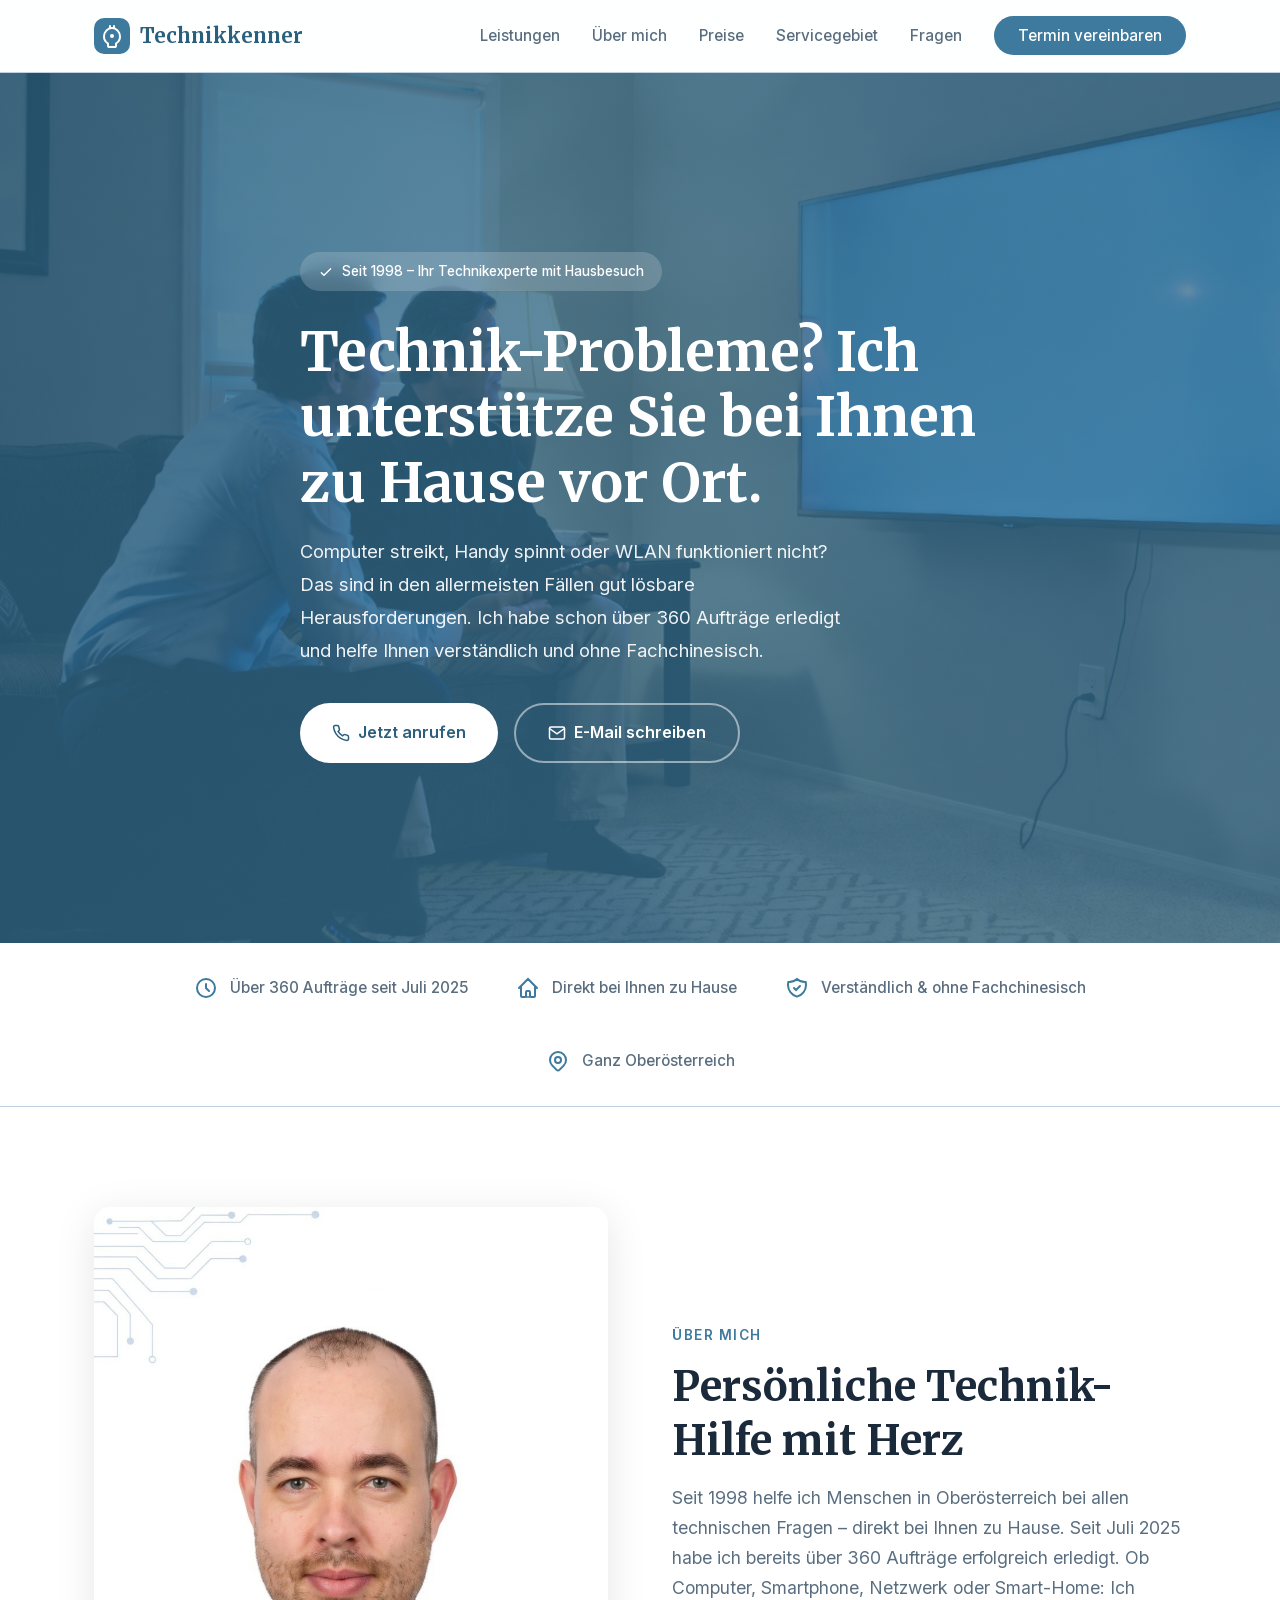
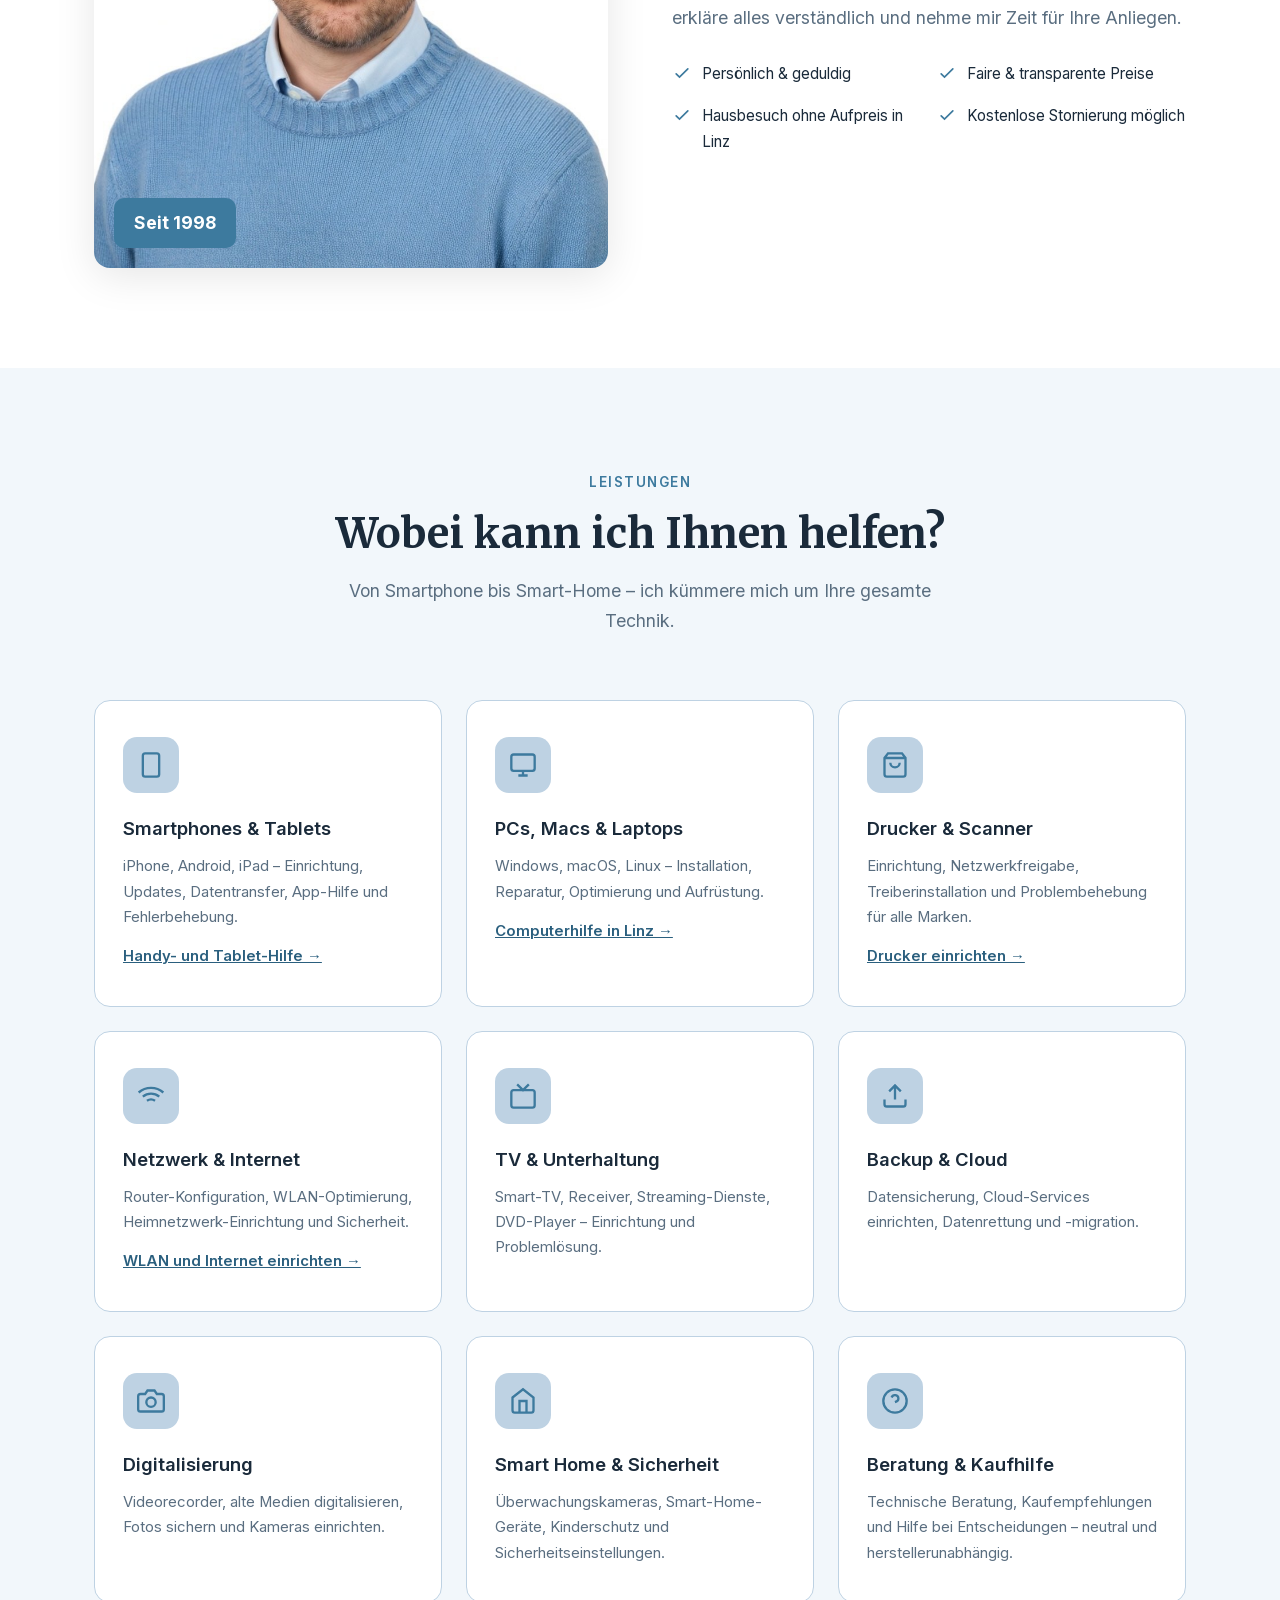
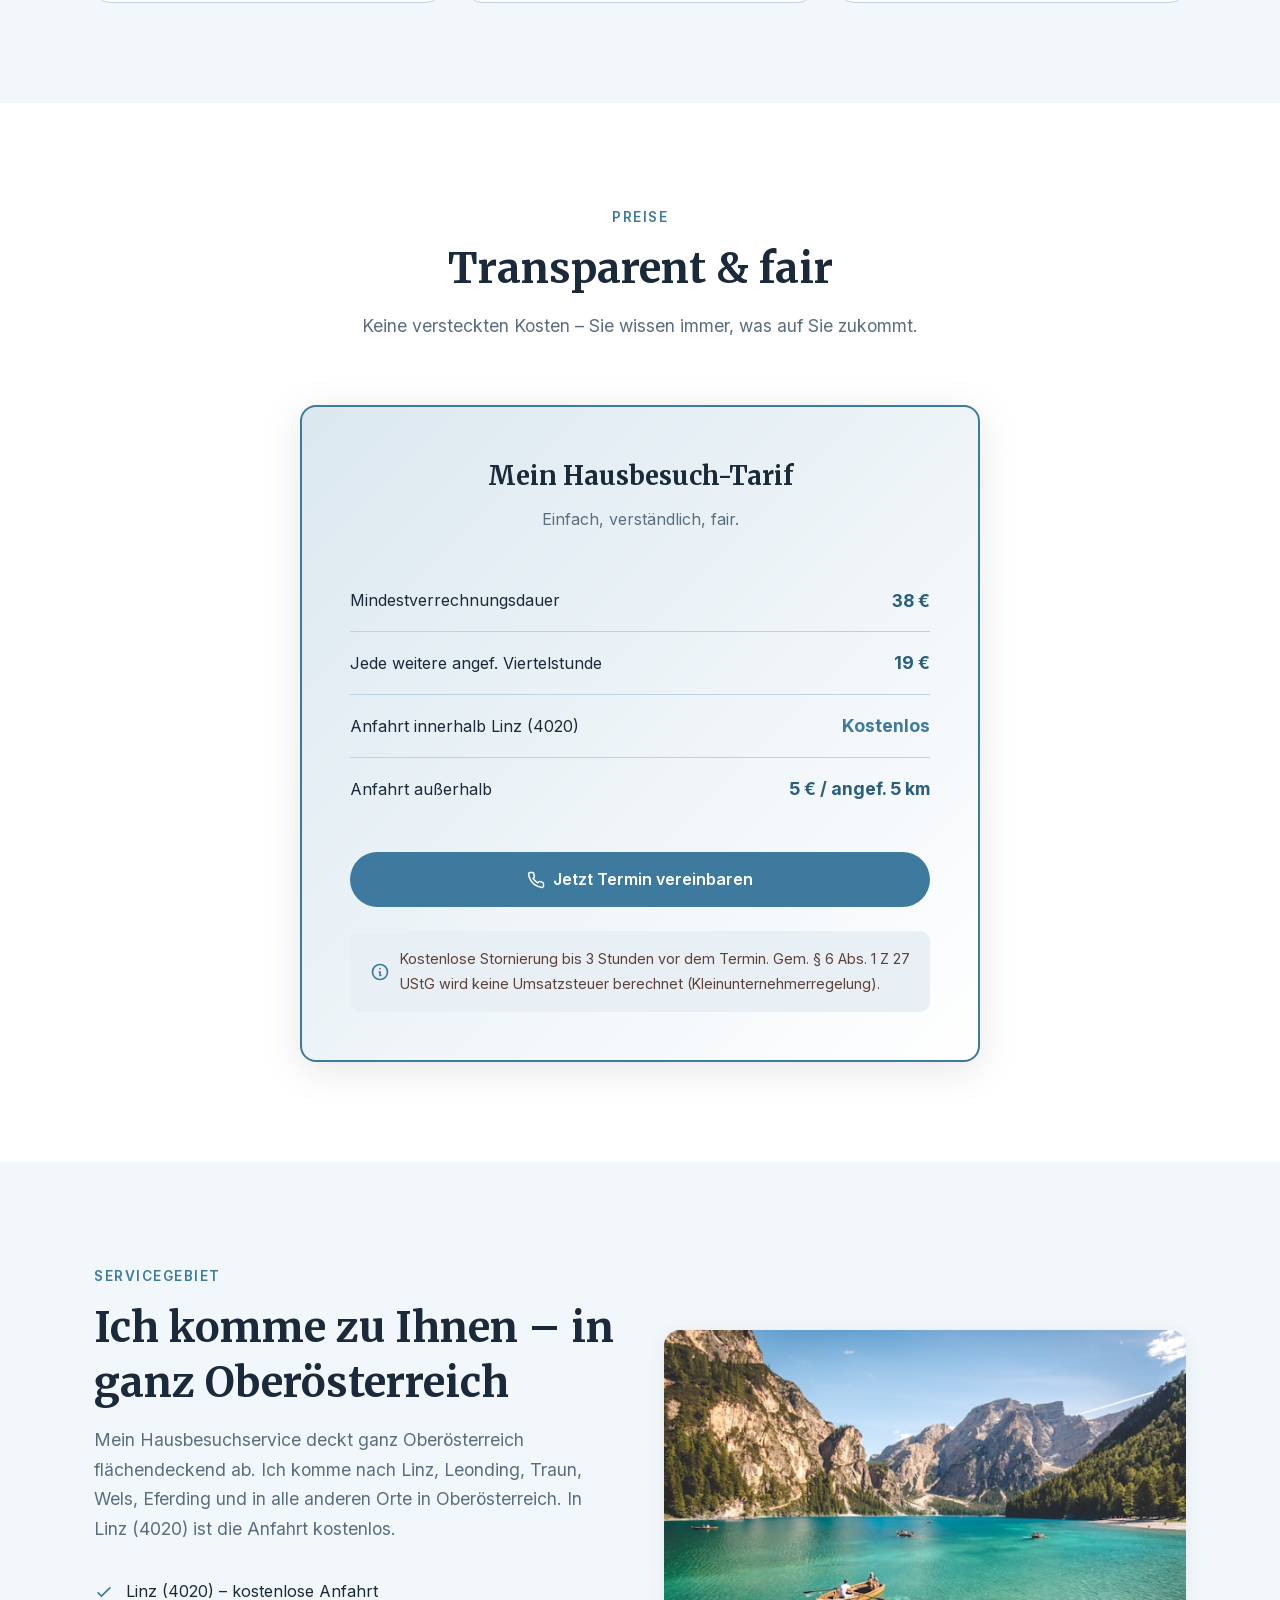
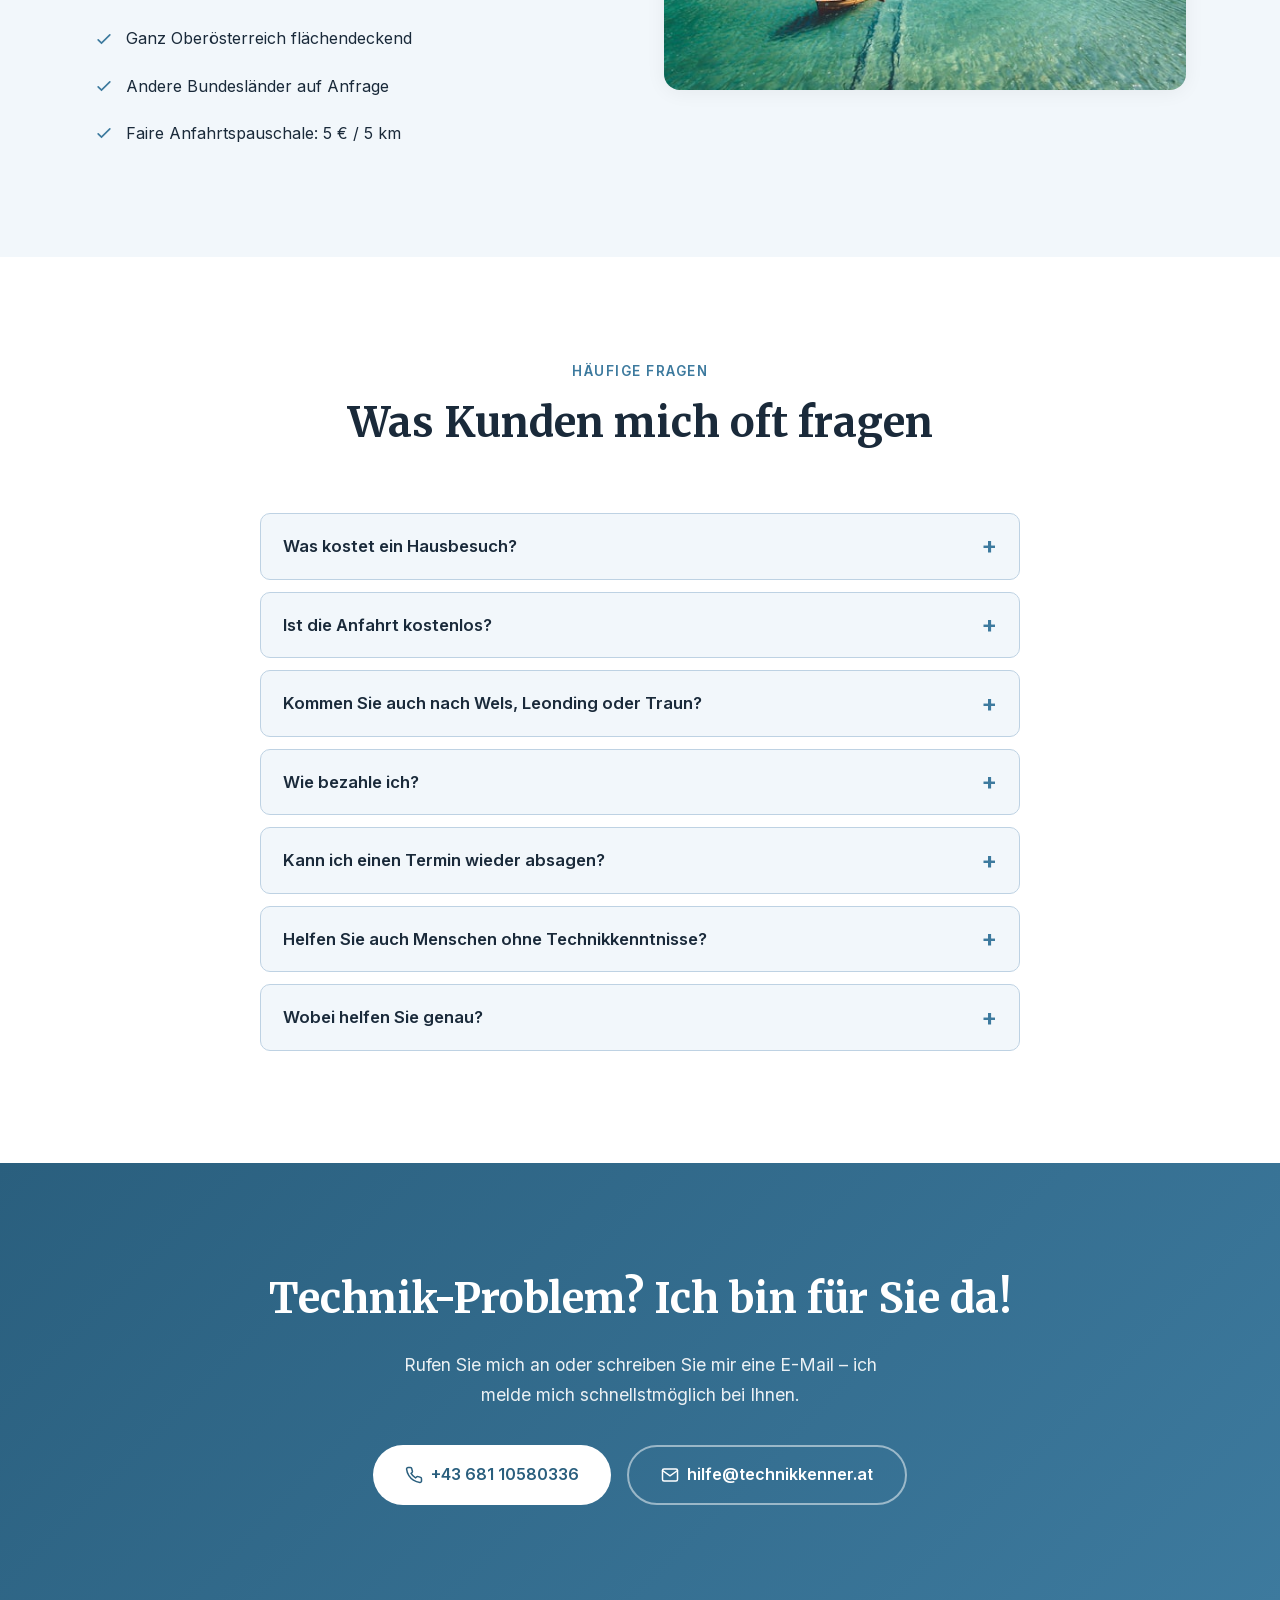
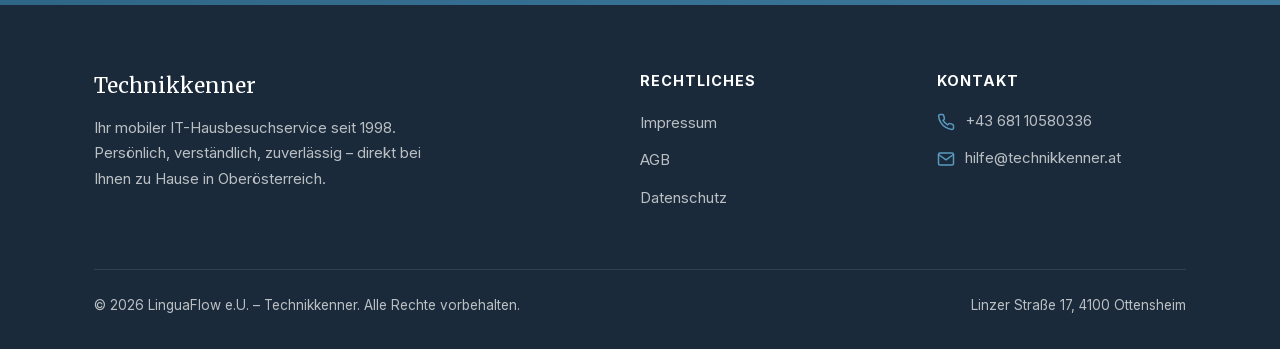
==== index.html @ c03210c1 "FAQ: state 30-minute minimum billing duration / FAQ: Mindestverrechnungsdauer 30 Minuten angegeben" ====
<!DOCTYPE html>
<html lang="de">
<head>
    <meta charset="UTF-8">
    <meta name="viewport" content="width=device-width, initial-scale=1.0">
    <title>IT-Hausbesuch Linz – Computerhilfe vor Ort | Technikkenner</title>
    <meta name="description" content="Technikkenner: IT-Hausbesuch in Linz und ganz Oberösterreich. Computer, Handy, WLAN, Drucker, Smart-Home – verständlich erklärt. Ab 38 €.">
    <meta name="keywords" content="IT Hausbesuch Linz, Computer Hilfe Oberösterreich, Handy Hilfe, WLAN Probleme, Technikkenner, PC Reparatur Hausbesuch, Smart Home Einrichtung, Netzwerk Hilfe, Technik Support Linz, Smartphone Hilfe Oberösterreich">
    <meta name="author" content="Christian Nouza – LinguaFlow e.U.">
    <meta name="robots" content="index, follow">
    <link rel="canonical" href="https://technikkenner.at/">

    <!-- Favicon -->
    <link rel="icon" type="image/png" href="favicon.png">
    <link rel="apple-touch-icon" href="apple-touch-icon.png">

    <!-- Open Graph / Facebook -->
    <meta property="og:type" content="website">
    <meta property="og:url" content="https://technikkenner.at/">
    <meta property="og:title" content="Technikkenner – IT-Hausbesuch in Linz & Oberösterreich">
    <meta property="og:description" content="Seit 1998 Ihr mobiler IT-Hausbesuchservice. Computer, Handy, Netzwerk & mehr – persönlich, verständlich, zuverlässig. Ab 38 €.">
    <meta property="og:locale" content="de_AT">
    <meta property="og:site_name" content="Technikkenner">
    <meta property="og:image" content="https://technikkenner.at/og-image.jpg">
    <meta property="og:image:width" content="1200">
    <meta property="og:image:height" content="630">

    <!-- Twitter Card -->
    <meta name="twitter:card" content="summary_large_image">
    <meta name="twitter:title" content="Technikkenner – IT-Hausbesuch in Linz & Oberösterreich">
    <meta name="twitter:description" content="Seit 1998 Ihr mobiler IT-Hausbesuchservice. Computer, Handy, Netzwerk & mehr – persönlich, verständlich, zuverlässig.">
    <meta name="twitter:image" content="https://technikkenner.at/og-image.jpg">

    <!-- Geo Meta Tags -->
    <meta name="geo.region" content="AT-4">
    <meta name="geo.placename" content="Linz, Oberösterreich">
    <link rel="stylesheet" href="fonts/fonts.css">
    <style>
        *, *::before, *::after {
            margin: 0;
            padding: 0;
            box-sizing: border-box;
        }

        :root {
            --color-bg: #F2F7FB;
            --color-surface: #FFFFFF;
            --color-text: #1A2A3A;
            --color-text-secondary: #5A6E80;
            --color-accent: #3D7A9E;
            --color-accent-dark: #2A5F7E;
            --color-accent-light: #BED2E3;
            --color-accent-warm: #5A9ABF;
            --color-warm: #E8F0F6;
            --color-warm-accent: #3D7A9E;
            --color-border: #BED2E3;
            --color-hero-overlay: rgba(42, 95, 126, 0.78);
            --font-sans: 'Inter', -apple-system, BlinkMacSystemFont, sans-serif;
            --font-serif: 'Merriweather', Georgia, serif;
            --max-width: 1140px;
            --radius: 16px;
            --radius-sm: 10px;
            --shadow: 0 2px 20px rgba(0,0,0,0.06);
            --shadow-lg: 0 8px 40px rgba(0,0,0,0.1);
            --transition: 0.3s ease;
        }

        html { scroll-behavior: smooth; font-size: 16px; }

        body {
            font-family: var(--font-sans);
            background: var(--color-bg);
            color: var(--color-text);
            line-height: 1.7;
            -webkit-font-smoothing: antialiased;
        }

        .container { max-width: var(--max-width); margin: 0 auto; padding: 0 24px; }

        /* ===== NAVIGATION ===== */
        nav {
            position: fixed; top: 0; left: 0; right: 0; z-index: 100;
            background: rgba(255,255,255,0.92);
            backdrop-filter: blur(20px);
            border-bottom: 1px solid var(--color-border);
            transition: var(--transition);
        }
        nav .container {
            display: flex; align-items: center; justify-content: space-between;
            height: 72px;
        }
        .nav-logo {
            display: flex; align-items: center; gap: 10px;
            font-family: var(--font-serif); font-weight: 700;
            font-size: 1.25rem; color: var(--color-accent-dark);
            text-decoration: none;
        }
        .nav-logo svg { width: 36px; height: 36px; }
        .nav-logo svg rect { fill: #3D7A9E; }
        .nav-links { display: flex; gap: 32px; list-style: none; }
        .nav-links a {
            text-decoration: none; color: var(--color-text-secondary);
            font-size: 0.95rem; font-weight: 500;
            transition: var(--transition);
        }
        .nav-links a:hover { color: var(--color-accent); }
        .nav-cta {
            background: var(--color-accent); color: #fff !important;
            padding: 10px 24px; border-radius: 50px; font-weight: 600;
            transition: var(--transition);
        }
        .nav-cta:hover { background: var(--color-accent-dark); }
        .mobile-toggle { display: none; background: none; border: none; cursor: pointer; }
        .mobile-toggle svg { width: 28px; height: 28px; color: var(--color-text); }

        /* ===== HERO ===== */
        .hero {
            position: relative; min-height: 92vh;
            display: flex; align-items: center;
            overflow: hidden; margin-top: 72px;
        }
        .hero-bg {
            position: absolute; inset: 0; z-index: 0;
            background: url('Fernseher.jpg') center/cover no-repeat;
        }
        .hero-bg::after {
            content: ''; position: absolute; inset: 0;
            background: linear-gradient(135deg, rgba(42, 95, 126, 0.82), rgba(61, 122, 158, 0.72));
        }
        .hero-content {
            position: relative; z-index: 1; color: #fff;
            max-width: 680px; padding: 80px 0;
        }
        .hero-badge {
            display: inline-flex; align-items: center; gap: 8px;
            background: rgba(255,255,255,0.18); backdrop-filter: blur(10px);
            padding: 8px 18px; border-radius: 50px;
            font-size: 0.85rem; font-weight: 500;
            margin-bottom: 28px;
        }
        .hero h1 {
            font-family: var(--font-serif); font-size: clamp(2.2rem, 5vw, 3.4rem);
            line-height: 1.2; margin-bottom: 20px;
        }
        .hero p {
            font-size: 1.15rem; opacity: 0.92; line-height: 1.8;
            margin-bottom: 36px; max-width: 560px;
        }
        .hero-buttons { display: flex; gap: 16px; flex-wrap: wrap; }
        .btn {
            display: inline-flex; align-items: center; gap: 8px;
            padding: 14px 32px; border-radius: 50px; font-weight: 600;
            font-size: 1rem; text-decoration: none; transition: var(--transition);
            cursor: pointer; border: none;
        }
        .btn-primary { background: #fff; color: var(--color-accent-dark); }
        .btn-primary:hover { background: var(--color-accent-light); transform: translateY(-2px); }
        .btn-outline { background: transparent; color: #fff; border: 2px solid rgba(255,255,255,0.5); }
        .btn-outline:hover { border-color: #fff; background: rgba(255,255,255,0.1); }
        .btn-green { background: var(--color-accent); color: #fff; }
        .btn-green:hover { background: var(--color-accent-dark); transform: translateY(-2px); }

        /* ===== TRUST BAR ===== */
        .trust-bar {
            background: var(--color-surface); border-bottom: 1px solid var(--color-border);
            padding: 32px 0;
        }
        .trust-items {
            display: flex; justify-content: center; gap: 48px; flex-wrap: wrap;
        }
        .trust-item {
            display: flex; align-items: center; gap: 12px;
            color: var(--color-text-secondary); font-weight: 500; font-size: 0.95rem;
        }
        .trust-item svg { width: 24px; height: 24px; color: var(--color-accent); flex-shrink: 0; }

        /* ===== SECTIONS ===== */
        section { padding: 100px 0; }
        .section-label {
            display: inline-flex; align-items: center; gap: 8px;
            color: var(--color-accent); font-weight: 600; font-size: 0.85rem;
            text-transform: uppercase; letter-spacing: 1.5px; margin-bottom: 12px;
        }
        .section-title {
            font-family: var(--font-serif); font-size: clamp(1.8rem, 3.5vw, 2.6rem);
            color: var(--color-text); line-height: 1.3; margin-bottom: 16px;
        }
        .section-subtitle {
            color: var(--color-text-secondary); font-size: 1.1rem;
            max-width: 600px; line-height: 1.7;
        }
        .section-header { text-align: center; margin-bottom: 64px; }
        .section-header .section-subtitle { margin: 0 auto; }

        /* ===== ABOUT ===== */
        .about { background: var(--color-surface); }
        .about-grid {
            display: grid; grid-template-columns: 1fr 1fr; gap: 64px; align-items: center;
        }
        .about-image {
            border-radius: var(--radius); overflow: hidden;
            box-shadow: var(--shadow-lg); position: relative;
        }
        .about-image img {
            width: 100%; aspect-ratio: 896 / 1152; object-fit: cover; object-position: center top; display: block;
        }
        .about-image-badge {
            position: absolute; bottom: 20px; left: 20px;
            background: var(--color-accent); color: #fff;
            padding: 10px 20px; border-radius: var(--radius-sm);
            font-weight: 700; font-size: 1.1rem;
        }
        .about-text .section-subtitle { max-width: none; margin-bottom: 28px; }
        .about-features {
            display: grid; grid-template-columns: 1fr 1fr; gap: 16px;
        }
        .about-feature {
            display: flex; align-items: flex-start; gap: 10px;
            font-size: 0.95rem; color: var(--color-text);
        }
        .about-feature svg {
            width: 20px; height: 20px; color: var(--color-accent);
            flex-shrink: 0; margin-top: 2px;
        }

        /* ===== SERVICES ===== */
        .services-grid {
            display: grid; grid-template-columns: repeat(auto-fill, minmax(320px, 1fr));
            gap: 24px;
        }
        .service-card {
            background: var(--color-surface); border-radius: var(--radius);
            padding: 36px 28px; border: 1px solid var(--color-border);
            transition: var(--transition); position: relative; overflow: hidden;
        }
        .service-card:hover {
            transform: translateY(-4px); box-shadow: var(--shadow-lg);
            border-color: var(--color-accent);
        }
        .service-icon {
            width: 56px; height: 56px; border-radius: 14px;
            background: var(--color-accent-light);
            display: flex; align-items: center; justify-content: center;
            margin-bottom: 20px;
        }
        .service-icon svg { width: 28px; height: 28px; color: var(--color-accent); }
        .service-card h3 {
            font-size: 1.15rem; font-weight: 600; margin-bottom: 10px;
        }
        .service-card p {
            color: var(--color-text-secondary); font-size: 0.93rem; line-height: 1.7;
        }
        /* Link to the service page / Link zur Leistungsseite */
        .service-link {
            display: inline-block; margin-top: 14px;
            color: var(--color-accent-dark); font-weight: 600; font-size: 0.93rem;
        }
        .service-link:hover { color: var(--color-accent); }

        /* ===== PRICING ===== */
        .pricing { background: var(--color-surface); }
        .pricing-card {
            max-width: 680px; margin: 0 auto;
            background: linear-gradient(135deg, #dbe8f0, #fff);
            border-radius: var(--radius); padding: 48px;
            border: 2px solid var(--color-accent);
            box-shadow: var(--shadow-lg); text-align: center;
        }
        .pricing-card h3 {
            font-family: var(--font-serif); font-size: 1.6rem;
            margin-bottom: 8px;
        }
        .pricing-card > p {
            color: var(--color-text-secondary); margin-bottom: 36px;
        }
        .price-rows { text-align: left; margin-bottom: 32px; }
        .price-row {
            display: flex; justify-content: space-between; align-items: center;
            padding: 16px 0; border-bottom: 1px solid var(--color-border);
        }
        .price-row:last-child { border-bottom: none; }
        .price-label { font-size: 1rem; }
        .price-value { font-weight: 700; font-size: 1.1rem; color: var(--color-accent-dark); }
        .price-note {
            background: var(--color-warm); padding: 16px 20px;
            border-radius: var(--radius-sm); font-size: 0.9rem;
            color: #5D4037; display: flex; align-items: center; gap: 10px;
            margin-top: 24px; text-align: left;
        }
        .price-note svg { width: 20px; height: 20px; flex-shrink: 0; color: var(--color-warm-accent); }

        /* ===== AREA ===== */
        .area-content {
            display: grid; grid-template-columns: 1fr 1fr; gap: 48px; align-items: center;
        }
        .area-image { border-radius: var(--radius); overflow: hidden; box-shadow: var(--shadow); }
        .area-image img { width: 100%; height: 360px; object-fit: cover; display: block; }
        .area-details { list-style: none; margin-top: 24px; }
        .area-details li {
            display: flex; align-items: center; gap: 12px;
            padding: 10px 0; font-size: 1rem;
        }
        .area-details svg { width: 20px; height: 20px; color: var(--color-accent); flex-shrink: 0; }

        /* ===== FAQ / Häufige Fragen (native details/summary, works without JS) ===== */
        .faq { background: var(--color-surface); }
        .faq-list { max-width: 760px; margin: 0 auto; }
        .faq-item {
            background: var(--color-bg); border: 1px solid var(--color-border);
            border-radius: var(--radius-sm); margin-bottom: 12px;
        }
        .faq-item[open] { border-color: var(--color-accent); }
        .faq-item summary {
            list-style: none; cursor: pointer;
            display: flex; justify-content: space-between; align-items: center; gap: 16px;
            padding: 18px 22px; font-weight: 600; font-size: 1.05rem;
        }
        .faq-item summary::-webkit-details-marker { display: none; }
        /* Plus sign that turns into a minus when open / Plus wird beim Öffnen zum Minus */
        .faq-item summary::after {
            content: '+'; flex-shrink: 0; font-size: 1.5rem; line-height: 1;
            color: var(--color-accent);
        }
        .faq-item[open] summary::after { content: '−'; }
        .faq-item summary:focus-visible { outline: 3px solid var(--color-accent); outline-offset: 2px; border-radius: var(--radius-sm); }
        .faq-answer { padding: 0 22px 20px; color: var(--color-text-secondary); }
        .faq-answer a { color: var(--color-accent-dark); font-weight: 600; }

        /* ===== CTA ===== */
        .cta {
            background: linear-gradient(135deg, #2A5F7E, #3D7A9E);
            color: #fff; text-align: center; padding: 100px 0;
        }
        .cta h2 {
            font-family: var(--font-serif); font-size: clamp(1.8rem, 3.5vw, 2.6rem);
            margin-bottom: 16px;
        }
        .cta p { opacity: 0.9; font-size: 1.1rem; max-width: 520px; margin: 0 auto 36px; }
        .cta-buttons { display: flex; justify-content: center; gap: 16px; flex-wrap: wrap; }
        .cta .btn-primary { background: #fff; color: var(--color-accent-dark); }
        .cta .btn-outline { border-color: rgba(255,255,255,0.5); color: #fff; }

        /* ===== FOOTER ===== */
        footer {
            background: #1A2A3A; color: rgba(255,255,255,0.7); padding: 64px 0 32px;
        }
        .footer-grid {
            display: grid; grid-template-columns: 2fr 1fr 1fr; gap: 48px;
            margin-bottom: 48px;
        }
        .footer-brand { font-family: var(--font-serif); font-size: 1.3rem; color: #fff; margin-bottom: 12px; }
        .footer-desc { font-size: 0.93rem; line-height: 1.7; max-width: 360px; }
        footer h4 { color: #fff; font-size: 0.9rem; text-transform: uppercase; letter-spacing: 1px; margin-bottom: 16px; }
        .footer-links { list-style: none; }
        .footer-links li { margin-bottom: 10px; }
        .footer-links a { color: rgba(255,255,255,0.7); text-decoration: none; font-size: 0.93rem; transition: var(--transition); }
        .footer-links a:hover { color: #fff; }
        .footer-contact li { display: flex; align-items: center; gap: 10px; margin-bottom: 12px; font-size: 0.93rem; }
        .footer-contact svg { width: 18px; height: 18px; color: var(--color-accent-warm); flex-shrink: 0; }
        .footer-bottom {
            border-top: 1px solid rgba(255,255,255,0.1); padding-top: 24px;
            display: flex; justify-content: space-between; align-items: center;
            font-size: 0.85rem; flex-wrap: wrap; gap: 12px;
        }

        /* ===== MOBILE ===== */
        @media (max-width: 768px) {
            .nav-links { display: none; }
            .mobile-toggle { display: block; }
            .nav-links.active {
                display: flex; flex-direction: column; position: absolute;
                top: 72px; left: 0; right: 0; background: var(--color-surface);
                padding: 24px; gap: 16px; border-bottom: 1px solid var(--color-border);
                box-shadow: var(--shadow);
            }
            .hero { min-height: 80vh; }
            .hero-content { padding: 60px 0; }
            .about-grid, .area-content { grid-template-columns: 1fr; }
            .about-image { order: -1; }
            .services-grid { grid-template-columns: 1fr; }
            .pricing-card { padding: 32px 24px; }
            .footer-grid { grid-template-columns: 1fr; }
            .trust-items { gap: 24px; }
            section { padding: 72px 0; }
        }

        /* ===== ANIMATIONS ===== */
        .fade-in {
            opacity: 0; transform: translateY(24px);
            transition: opacity 0.6s ease, transform 0.6s ease;
        }
        .fade-in.visible { opacity: 1; transform: translateY(0); }
    </style>
</head>
<body>

<!-- NAVIGATION -->
<nav>
    <div class="container">
        <a href="#" class="nav-logo">
            <svg viewBox="0 0 36 36" fill="none" xmlns="http://www.w3.org/2000/svg">
                <rect width="36" height="36" rx="10" fill="#2E7D32"/>
                <path d="M10 18.5C10 14 13.5 10 18 10s8 4 8 8.5c0 3-1.5 5.5-4 7v2.5a1 1 0 01-1 1h-6a1 1 0 01-1-1v-2.5c-2.5-1.5-4-4-4-7z" stroke="#fff" stroke-width="2" stroke-linecap="round" stroke-linejoin="round"/>
                <path d="M15 29h6M16 10V8M20 10V8" stroke="#fff" stroke-width="2" stroke-linecap="round"/>
                <circle cx="18" cy="18" r="2" fill="#fff"/>
            </svg>
            Technikkenner
        </a>
        <ul class="nav-links" id="navLinks">
            <li><a href="#services">Leistungen</a></li>
            <li><a href="#about">Über mich</a></li>
            <li><a href="#pricing">Preise</a></li>
            <li><a href="#area">Servicegebiet</a></li>
            <li><a href="#faq">Fragen</a></li>
            <li><a href="#contact" class="nav-cta">Termin vereinbaren</a></li>
        </ul>
        <button class="mobile-toggle" onclick="document.getElementById('navLinks').classList.toggle('active')" aria-label="Menü öffnen">
            <svg fill="none" viewBox="0 0 24 24" stroke="currentColor" stroke-width="2">
                <path stroke-linecap="round" d="M4 6h16M4 12h16M4 18h16"/>
            </svg>
        </button>
    </div>
</nav>

<!-- HERO -->
<section class="hero">
    <div class="hero-bg"></div>
    <div class="container">
        <div class="hero-content">
            <div class="hero-badge">
                <svg width="16" height="16" fill="none" viewBox="0 0 24 24" stroke="currentColor" stroke-width="2"><path stroke-linecap="round" d="M5 13l4 4L19 7"/></svg>
                Seit 1998 – Ihr Technikexperte mit Hausbesuch
            </div>
            <h1>Technik-Probleme? Ich unterstütze Sie bei Ihnen zu Hause vor Ort.</h1>
            <p>Computer streikt, Handy spinnt oder WLAN funktioniert nicht? Das sind in den allermeisten Fällen gut lösbare Herausforderungen. Ich habe schon über 360 Aufträge erledigt und helfe Ihnen verständlich und ohne Fachchinesisch.</p>
            <div class="hero-buttons">
                <a href="tel:+4368110580336" class="btn btn-primary">
                    <svg width="18" height="18" fill="none" viewBox="0 0 24 24" stroke="currentColor" stroke-width="2"><path stroke-linecap="round" d="M22 16.92v3a2 2 0 01-2.18 2 19.79 19.79 0 01-8.63-3.07 19.5 19.5 0 01-6-6 19.79 19.79 0 01-3.07-8.67A2 2 0 014.11 2h3a2 2 0 012 1.72c.127.96.361 1.903.7 2.81a2 2 0 01-.45 2.11L8.09 9.91a16 16 0 006 6l1.27-1.27a2 2 0 012.11-.45c.907.339 1.85.573 2.81.7A2 2 0 0122 16.92z"/></svg>
                    Jetzt anrufen
                </a>
                <a href="mailto:hilfe@technikkenner.at" class="btn btn-outline">
                    <svg width="18" height="18" fill="none" viewBox="0 0 24 24" stroke="currentColor" stroke-width="2"><path stroke-linecap="round" d="M4 4h16c1.1 0 2 .9 2 2v12a2 2 0 01-2 2H4a2 2 0 01-2-2V6c0-1.1.9-2 2-2z"/><path stroke-linecap="round" d="M22 6l-10 7L2 6"/></svg>
                    E-Mail schreiben
                </a>
            </div>
        </div>
    </div>
</section>

<!-- TRUST BAR -->
<div class="trust-bar">
    <div class="container">
        <div class="trust-items">
            <div class="trust-item">
                <svg fill="none" viewBox="0 0 24 24" stroke="currentColor" stroke-width="2"><path stroke-linecap="round" d="M12 8v4l3 3m6-3a9 9 0 11-18 0 9 9 0 0118 0z"/></svg>
                Über 360 Aufträge seit Juli 2025
            </div>
            <div class="trust-item">
                <svg fill="none" viewBox="0 0 24 24" stroke="currentColor" stroke-width="2"><path stroke-linecap="round" d="M3 12l2-2m0 0l7-7 7 7M5 10v10a1 1 0 001 1h3m10-11l2 2m-2-2v10a1 1 0 01-1 1h-3m-4 0a1 1 0 01-1-1v-4a1 1 0 011-1h2a1 1 0 011 1v4a1 1 0 01-1 1"/></svg>
                Direkt bei Ihnen zu Hause
            </div>
            <div class="trust-item">
                <svg fill="none" viewBox="0 0 24 24" stroke="currentColor" stroke-width="2"><path stroke-linecap="round" d="M9 12l2 2 4-4m5.618-4.016A11.955 11.955 0 0112 2.944a11.955 11.955 0 01-8.618 3.04A12.02 12.02 0 003 9c0 5.591 3.824 10.29 9 11.622 5.176-1.332 9-6.03 9-11.622 0-1.042-.133-2.052-.382-3.016z"/></svg>
                Verständlich & ohne Fachchinesisch
            </div>
            <div class="trust-item">
                <svg fill="none" viewBox="0 0 24 24" stroke="currentColor" stroke-width="2"><path stroke-linecap="round" d="M17.657 16.657L13.414 20.9a1.998 1.998 0 01-2.827 0l-4.244-4.243a8 8 0 1111.314 0z"/><path stroke-linecap="round" d="M15 11a3 3 0 11-6 0 3 3 0 016 0z"/></svg>
                Ganz Oberösterreich
            </div>
        </div>
    </div>
</div>

<!-- ABOUT -->
<section class="about" id="about">
    <div class="container">
        <div class="about-grid">
            <div class="about-image fade-in">
                <img src="christian.jpg" alt="Christian Nouza – Technikkenner">
                <div class="about-image-badge">Seit 1998</div>
            </div>
            <div class="about-text fade-in">
                <span class="section-label">Über mich</span>
                <h2 class="section-title">Persönliche Technik-Hilfe mit Herz</h2>
                <p class="section-subtitle">Seit 1998 helfe ich Menschen in Oberösterreich bei allen technischen Fragen – direkt bei Ihnen zu Hause. Seit Juli 2025 habe ich bereits über 360 Aufträge erfolgreich erledigt. Ob Computer, Smartphone, Netzwerk oder Smart-Home: Ich erkläre alles verständlich und nehme mir Zeit für Ihre Anliegen.</p>
                <div class="about-features">
                    <div class="about-feature">
                        <svg fill="none" viewBox="0 0 24 24" stroke="currentColor" stroke-width="2"><path stroke-linecap="round" d="M5 13l4 4L19 7"/></svg>
                        Persönlich & geduldig
                    </div>
                    <div class="about-feature">
                        <svg fill="none" viewBox="0 0 24 24" stroke="currentColor" stroke-width="2"><path stroke-linecap="round" d="M5 13l4 4L19 7"/></svg>
                        Faire & transparente Preise
                    </div>
                    <div class="about-feature">
                        <svg fill="none" viewBox="0 0 24 24" stroke="currentColor" stroke-width="2"><path stroke-linecap="round" d="M5 13l4 4L19 7"/></svg>
                        Hausbesuch ohne Aufpreis in Linz
                    </div>
                    <div class="about-feature">
                        <svg fill="none" viewBox="0 0 24 24" stroke="currentColor" stroke-width="2"><path stroke-linecap="round" d="M5 13l4 4L19 7"/></svg>
                        Kostenlose Stornierung möglich
                    </div>
                </div>
            </div>
        </div>
    </div>
</section>

<!-- SERVICES -->
<section id="services">
    <div class="container">
        <div class="section-header fade-in">
            <span class="section-label">Leistungen</span>
            <h2 class="section-title">Wobei kann ich Ihnen helfen?</h2>
            <p class="section-subtitle">Von Smartphone bis Smart-Home – ich kümmere mich um Ihre gesamte Technik.</p>
        </div>
        <div class="services-grid">
            <div class="service-card fade-in">
                <div class="service-icon">
                    <svg fill="none" viewBox="0 0 24 24" stroke="currentColor" stroke-width="2"><rect x="5" y="2" width="14" height="20" rx="2" ry="2"/><path d="M12 18h.01"/></svg>
                </div>
                <h3>Smartphones & Tablets</h3>
                <p>iPhone, Android, iPad – Einrichtung, Updates, Datentransfer, App-Hilfe und Fehlerbehebung.</p>
                <a href="handy-tablet-hilfe.html" class="service-link">Handy- und Tablet-Hilfe →</a>
            </div>
            <div class="service-card fade-in">
                <div class="service-icon">
                    <svg fill="none" viewBox="0 0 24 24" stroke="currentColor" stroke-width="2"><rect x="2" y="3" width="20" height="14" rx="2" ry="2"/><path d="M8 21h8M12 17v4"/></svg>
                </div>
                <h3>PCs, Macs & Laptops</h3>
                <p>Windows, macOS, Linux – Installation, Reparatur, Optimierung und Aufrüstung.</p>
                <a href="computerhilfe-linz.html" class="service-link">Computerhilfe in Linz →</a>
            </div>
            <div class="service-card fade-in">
                <div class="service-icon">
                    <svg fill="none" viewBox="0 0 24 24" stroke="currentColor" stroke-width="2"><path d="M6 2L3 6v14a2 2 0 002 2h14a2 2 0 002-2V6l-3-4zM3 6h18"/><path d="M16 10a4 4 0 01-8 0"/></svg>
                </div>
                <h3>Drucker & Scanner</h3>
                <p>Einrichtung, Netzwerkfreigabe, Treiberinstallation und Problembehebung für alle Marken.</p>
                <a href="drucker-einrichten.html" class="service-link">Drucker einrichten →</a>
            </div>
            <div class="service-card fade-in">
                <div class="service-icon">
                    <svg fill="none" viewBox="0 0 24 24" stroke="currentColor" stroke-width="2"><path d="M5 12.55a11 11 0 0114.08 0M1.42 9a16 16 0 0121.16 0M8.53 16.11a6 6 0 016.95 0M12 20h.01"/></svg>
                </div>
                <h3>Netzwerk & Internet</h3>
                <p>Router-Konfiguration, WLAN-Optimierung, Heimnetzwerk-Einrichtung und Sicherheit.</p>
                <a href="wlan-internet-einrichten.html" class="service-link">WLAN und Internet einrichten →</a>
            </div>
            <div class="service-card fade-in">
                <div class="service-icon">
                    <svg fill="none" viewBox="0 0 24 24" stroke="currentColor" stroke-width="2"><rect x="2" y="7" width="20" height="15" rx="2" ry="2"/><path d="M17 2l-5 5-5-5"/></svg>
                </div>
                <h3>TV & Unterhaltung</h3>
                <p>Smart-TV, Receiver, Streaming-Dienste, DVD-Player – Einrichtung und Problemlösung.</p>
            </div>
            <div class="service-card fade-in">
                <div class="service-icon">
                    <svg fill="none" viewBox="0 0 24 24" stroke="currentColor" stroke-width="2"><path d="M21 15v4a2 2 0 01-2 2H5a2 2 0 01-2-2v-4M17 8l-5-5-5 5M12 3v12"/></svg>
                </div>
                <h3>Backup & Cloud</h3>
                <p>Datensicherung, Cloud-Services einrichten, Datenrettung und -migration.</p>
            </div>
            <div class="service-card fade-in">
                <div class="service-icon">
                    <svg fill="none" viewBox="0 0 24 24" stroke="currentColor" stroke-width="2"><path d="M23 19a2 2 0 01-2 2H3a2 2 0 01-2-2V8a2 2 0 012-2h4l2-3h6l2 3h4a2 2 0 012 2z"/><circle cx="12" cy="13" r="4"/></svg>
                </div>
                <h3>Digitalisierung</h3>
                <p>Videorecorder, alte Medien digitalisieren, Fotos sichern und Kameras einrichten.</p>
            </div>
            <div class="service-card fade-in">
                <div class="service-icon">
                    <svg fill="none" viewBox="0 0 24 24" stroke="currentColor" stroke-width="2"><path d="M3 9l9-7 9 7v11a2 2 0 01-2 2H5a2 2 0 01-2-2z"/><path d="M9 22V12h6v10"/></svg>
                </div>
                <h3>Smart Home & Sicherheit</h3>
                <p>Überwachungskameras, Smart-Home-Geräte, Kinderschutz und Sicherheitseinstellungen.</p>
            </div>
            <div class="service-card fade-in">
                <div class="service-icon">
                    <svg fill="none" viewBox="0 0 24 24" stroke="currentColor" stroke-width="2"><circle cx="12" cy="12" r="10"/><path d="M9.09 9a3 3 0 015.83 1c0 2-3 3-3 3M12 17h.01"/></svg>
                </div>
                <h3>Beratung & Kaufhilfe</h3>
                <p>Technische Beratung, Kaufempfehlungen und Hilfe bei Entscheidungen – neutral und herstellerunabhängig.</p>
            </div>
        </div>
    </div>
</section>

<!-- PRICING -->
<section class="pricing" id="pricing">
    <div class="container">
        <div class="section-header fade-in">
            <span class="section-label">Preise</span>
            <h2 class="section-title">Transparent & fair</h2>
            <p class="section-subtitle">Keine versteckten Kosten – Sie wissen immer, was auf Sie zukommt.</p>
        </div>
        <div class="pricing-card fade-in">
            <h3>Mein Hausbesuch-Tarif</h3>
            <p>Einfach, verständlich, fair.</p>
            <div class="price-rows">
                <div class="price-row">
                    <span class="price-label">Mindestverrechnungsdauer</span>
                    <span class="price-value">38 &euro;</span>
                </div>
                <div class="price-row">
                    <span class="price-label">Jede weitere angef. Viertelstunde</span>
                    <span class="price-value">19 &euro;</span>
                </div>
                <div class="price-row">
                    <span class="price-label">Anfahrt innerhalb Linz (4020)</span>
                    <span class="price-value" style="color: var(--color-accent);">Kostenlos</span>
                </div>
                <div class="price-row">
                    <span class="price-label">Anfahrt außerhalb</span>
                    <span class="price-value">5 &euro; / angef. 5 km</span>
                </div>
            </div>
            <a href="tel:+4368110580336" class="btn btn-green" style="width: 100%; justify-content: center;">
                <svg width="18" height="18" fill="none" viewBox="0 0 24 24" stroke="currentColor" stroke-width="2"><path stroke-linecap="round" d="M22 16.92v3a2 2 0 01-2.18 2 19.79 19.79 0 01-8.63-3.07 19.5 19.5 0 01-6-6 19.79 19.79 0 01-3.07-8.67A2 2 0 014.11 2h3a2 2 0 012 1.72c.127.96.361 1.903.7 2.81a2 2 0 01-.45 2.11L8.09 9.91a16 16 0 006 6l1.27-1.27a2 2 0 012.11-.45c.907.339 1.85.573 2.81.7A2 2 0 0122 16.92z"/></svg>
                Jetzt Termin vereinbaren
            </a>
            <div class="price-note">
                <svg fill="none" viewBox="0 0 24 24" stroke="currentColor" stroke-width="2"><path stroke-linecap="round" d="M13 16h-1v-4h-1m1-4h.01M21 12a9 9 0 11-18 0 9 9 0 0118 0z"/></svg>
                Kostenlose Stornierung bis 3 Stunden vor dem Termin. Gem. § 6 Abs. 1 Z 27 UStG wird keine Umsatzsteuer berechnet (Kleinunternehmerregelung).
            </div>
        </div>
    </div>
</section>

<!-- SERVICE AREA -->
<section id="area">
    <div class="container">
        <div class="area-content">
            <div class="fade-in">
                <span class="section-label">Servicegebiet</span>
                <h2 class="section-title">Ich komme zu Ihnen – in ganz Oberösterreich</h2>
                <p class="section-subtitle">Mein Hausbesuchservice deckt ganz Oberösterreich flächendeckend ab. Ich komme nach Linz, Leonding, Traun, Wels, Eferding und in alle anderen Orte in Oberösterreich. In Linz (4020) ist die Anfahrt kostenlos.</p>
                <ul class="area-details">
                    <li>
                        <svg fill="none" viewBox="0 0 24 24" stroke="currentColor" stroke-width="2"><path stroke-linecap="round" d="M5 13l4 4L19 7"/></svg>
                        Linz (4020) – kostenlose Anfahrt
                    </li>
                    <li>
                        <svg fill="none" viewBox="0 0 24 24" stroke="currentColor" stroke-width="2"><path stroke-linecap="round" d="M5 13l4 4L19 7"/></svg>
                        Ganz Oberösterreich flächendeckend
                    </li>
                    <li>
                        <svg fill="none" viewBox="0 0 24 24" stroke="currentColor" stroke-width="2"><path stroke-linecap="round" d="M5 13l4 4L19 7"/></svg>
                        Andere Bundesländer auf Anfrage
                    </li>
                    <li>
                        <svg fill="none" viewBox="0 0 24 24" stroke="currentColor" stroke-width="2"><path stroke-linecap="round" d="M5 13l4 4L19 7"/></svg>
                        Faire Anfahrtspauschale: 5 € / 5 km
                    </li>
                </ul>
            </div>
            <div class="area-image fade-in">
                <img src="landschaft.jpg" alt="Oberösterreich Landschaft">
            </div>
        </div>
    </div>
</section>

<!-- FAQ / Häufige Fragen – answers only from prices, service area and AGB on this site / Antworten nur aus Preisen, Servicegebiet und AGB -->
<section class="faq" id="faq">
    <div class="container">
        <div class="section-header fade-in">
            <span class="section-label">Häufige Fragen</span>
            <h2 class="section-title">Was Kunden mich oft fragen</h2>
        </div>
        <div class="faq-list fade-in">
            <details class="faq-item">
                <summary>Was kostet ein Hausbesuch?</summary>
                <div class="faq-answer">
                    <p>Die Mindestverrechnungsdauer beträgt 30 Minuten und kostet 38 €, jede weitere angefangene Viertelstunde 19 €. Dazu kommt außerhalb von Linz die Anfahrt. Umsatzsteuer wird keine berechnet (Kleinunternehmerregelung).</p>
                </div>
            </details>
            <details class="faq-item">
                <summary>Ist die Anfahrt kostenlos?</summary>
                <div class="faq-answer">
                    <p>In Linz (4020) ja. Außerhalb von Linz verrechne ich 5 € pro angefangene 5 km.</p>
                </div>
            </details>
            <details class="faq-item">
                <summary>Kommen Sie auch nach Wels, Leonding oder Traun?</summary>
                <div class="faq-answer">
                    <p>Ja. Ich komme nach Linz, Leonding, Traun, Wels, Eferding und in alle anderen Orte in Oberösterreich. Andere Bundesländer auf Anfrage.</p>
                </div>
            </details>
            <details class="faq-item">
                <summary>Wie bezahle ich?</summary>
                <div class="faq-answer">
                    <p>Bezahlt wird nach der Leistung – bar oder nach Vereinbarung per Überweisung.</p>
                </div>
            </details>
            <details class="faq-item">
                <summary>Kann ich einen Termin wieder absagen?</summary>
                <div class="faq-answer">
                    <p>Ja, bis 3 Stunden vor dem Termin kostenlos per Telefon. Bei späterer Absage oder wenn niemand da ist, verrechne ich den Mindesttarif und gegebenenfalls die Anfahrt.</p>
                </div>
            </details>
            <details class="faq-item">
                <summary>Helfen Sie auch Menschen ohne Technikkenntnisse?</summary>
                <div class="faq-answer">
                    <p>Ja. Ich erkläre alles geduldig, verständlich und ohne Fachchinesisch – direkt bei Ihnen zu Hause. Zum Beispiel bei der <a href="handy-tablet-hilfe.html">Handy- und Tablet-Hilfe</a>.</p>
                </div>
            </details>
            <details class="faq-item">
                <summary>Wobei helfen Sie genau?</summary>
                <div class="faq-answer">
                    <p>Bei fast allem rund um Ihre Technik zu Hause: <a href="computerhilfe-linz.html">Computerhilfe</a>, <a href="handy-tablet-hilfe.html">Handy und Tablet</a>, <a href="wlan-internet-einrichten.html">WLAN und Internet</a>, <a href="drucker-einrichten.html">Drucker einrichten</a>, aber auch Fernseher, Datensicherung und Smart Home. Alle Bereiche finden Sie unter <a href="#services">Leistungen</a>.</p>
                </div>
            </details>
        </div>
    </div>
</section>

<!-- CTA -->
<section class="cta" id="contact">
    <div class="container fade-in">
        <h2>Technik-Problem? Ich bin für Sie da!</h2>
        <p>Rufen Sie mich an oder schreiben Sie mir eine E-Mail – ich melde mich schnellstmöglich bei Ihnen.</p>
        <div class="cta-buttons">
            <a href="tel:+4368110580336" class="btn btn-primary">
                <svg width="18" height="18" fill="none" viewBox="0 0 24 24" stroke="currentColor" stroke-width="2"><path stroke-linecap="round" d="M22 16.92v3a2 2 0 01-2.18 2 19.79 19.79 0 01-8.63-3.07 19.5 19.5 0 01-6-6 19.79 19.79 0 01-3.07-8.67A2 2 0 014.11 2h3a2 2 0 012 1.72c.127.96.361 1.903.7 2.81a2 2 0 01-.45 2.11L8.09 9.91a16 16 0 006 6l1.27-1.27a2 2 0 012.11-.45c.907.339 1.85.573 2.81.7A2 2 0 0122 16.92z"/></svg>
                +43 681 10580336
            </a>
            <a href="mailto:hilfe@technikkenner.at" class="btn btn-outline">
                <svg width="18" height="18" fill="none" viewBox="0 0 24 24" stroke="currentColor" stroke-width="2"><path stroke-linecap="round" d="M4 4h16c1.1 0 2 .9 2 2v12a2 2 0 01-2 2H4a2 2 0 01-2-2V6c0-1.1.9-2 2-2z"/><path stroke-linecap="round" d="M22 6l-10 7L2 6"/></svg>
                hilfe@technikkenner.at
            </a>
        </div>
    </div>
</section>

<!-- FOOTER -->
<footer>
    <div class="container">
        <div class="footer-grid">
            <div>
                <div class="footer-brand">Technikkenner</div>
                <p class="footer-desc">Ihr mobiler IT-Hausbesuchservice seit 1998. Persönlich, verständlich, zuverlässig – direkt bei Ihnen zu Hause in Oberösterreich.</p>
            </div>
            <div>
                <h4>Rechtliches</h4>
                <ul class="footer-links">
                    <li><a href="impressum.html">Impressum</a></li>
                    <li><a href="agb.html">AGB</a></li>
                    <li><a href="datenschutz.html">Datenschutz</a></li>
                </ul>
            </div>
            <div>
                <h4>Kontakt</h4>
                <ul class="footer-contact footer-links">
                    <li>
                        <svg fill="none" viewBox="0 0 24 24" stroke="currentColor" stroke-width="2"><path stroke-linecap="round" d="M22 16.92v3a2 2 0 01-2.18 2 19.79 19.79 0 01-8.63-3.07 19.5 19.5 0 01-6-6 19.79 19.79 0 01-3.07-8.67A2 2 0 014.11 2h3a2 2 0 012 1.72c.127.96.361 1.903.7 2.81a2 2 0 01-.45 2.11L8.09 9.91a16 16 0 006 6l1.27-1.27a2 2 0 012.11-.45c.907.339 1.85.573 2.81.7A2 2 0 0122 16.92z"/></svg>
                        <a href="tel:+4368110580336">+43 681 10580336</a>
                    </li>
                    <li>
                        <svg fill="none" viewBox="0 0 24 24" stroke="currentColor" stroke-width="2"><path stroke-linecap="round" d="M4 4h16c1.1 0 2 .9 2 2v12a2 2 0 01-2 2H4a2 2 0 01-2-2V6c0-1.1.9-2 2-2z"/><path stroke-linecap="round" d="M22 6l-10 7L2 6"/></svg>
                        <a href="mailto:hilfe@technikkenner.at">hilfe@technikkenner.at</a>
                    </li>
                </ul>
            </div>
        </div>
        <div class="footer-bottom">
            <span>&copy; 2026 LinguaFlow e.U. – Technikkenner. Alle Rechte vorbehalten.</span>
            <span>Linzer Straße 17, 4100 Ottensheim</span>
        </div>
    </div>
</footer>

<!-- SCROLL ANIMATIONS -->
<script>
    const observer = new IntersectionObserver((entries) => {
        entries.forEach(entry => {
            if (entry.isIntersecting) {
                entry.target.classList.add('visible');
            }
        });
    }, { threshold: 0.1, rootMargin: '0px 0px -40px 0px' });
    document.querySelectorAll('.fade-in').forEach(el => observer.observe(el));
</script>

<!-- Schema.org Structured Data -->
<script type="application/ld+json">
{
  "@context": "https://schema.org",
  "@type": "LocalBusiness",
  "@id": "https://technikkenner.at/#business",
  "name": "Technikkenner – IT-Hausbesuchservice",
  "alternateName": "Technikkenner",
  "description": "Mobiler IT-Hausbesuchservice seit 1998. Computer, Handy, Netzwerk, Smart-Home – persönlich, verständlich, zuverlässig. Direkt bei Ihnen zu Hause in Linz und ganz Oberösterreich.",
  "url": "https://technikkenner.at",
  "telephone": "+4368110580336",
  "email": "hilfe@technikkenner.at",
  "priceRange": "€€",
  "currenciesAccepted": "EUR",
  "paymentAccepted": "Cash, Bank Transfer",
  "areaServed": [
    {
      "@type": "State",
      "name": "Oberösterreich",
      "containedInPlace": { "@type": "Country", "name": "Österreich" }
    },
    {
      "@type": "City",
      "name": "Linz"
    },
    { "@type": "City", "name": "Leonding" },
    { "@type": "City", "name": "Traun" },
    { "@type": "City", "name": "Wels" },
    { "@type": "City", "name": "Eferding" }
  ],
  "address": {
    "@type": "PostalAddress",
    "streetAddress": "Linzer Straße 17",
    "addressLocality": "Ottensheim",
    "postalCode": "4100",
    "addressRegion": "Oberösterreich",
    "addressCountry": "AT"
  },
  "geo": {
    "@type": "GeoCoordinates",
    "latitude": 48.3394,
    "longitude": 14.1747
  },
  "founder": {
    "@type": "Person",
    "name": "Christian Nouza"
  },
  "legalName": "LinguaFlow e.U. – Technikkenner",
  "taxID": "ATU81988814",
  "hasOfferCatalog": {
    "@type": "OfferCatalog",
    "name": "IT-Hausbesuch Dienstleistungen",
    "itemListElement": [
      {
        "@type": "Offer",
        "itemOffered": { "@type": "Service", "name": "Smartphone & Tablet Hilfe", "description": "iPhone, Android, iPad – Einrichtung, Updates, Datentransfer und Fehlerbehebung" }
      },
      {
        "@type": "Offer",
        "itemOffered": { "@type": "Service", "name": "PC, Mac & Laptop Support", "description": "Windows, macOS, Linux – Installation, Reparatur, Optimierung" }
      },
      {
        "@type": "Offer",
        "itemOffered": { "@type": "Service", "name": "Netzwerk & Internet", "description": "Router-Konfiguration, WLAN-Optimierung, Heimnetzwerk-Einrichtung" }
      },
      {
        "@type": "Offer",
        "itemOffered": { "@type": "Service", "name": "Smart Home & Sicherheit", "description": "Überwachungskameras, Smart-Home-Geräte, Kinderschutz" }
      },
      {
        "@type": "Offer",
        "itemOffered": { "@type": "Service", "name": "Drucker & Scanner Einrichtung", "description": "Installation, Netzwerkfreigabe und Problembehebung" }
      },
      {
        "@type": "Offer",
        "itemOffered": { "@type": "Service", "name": "Backup & Cloud", "description": "Datensicherung, Cloud-Services, Datenrettung" }
      },
      {
        "@type": "Offer",
        "itemOffered": { "@type": "Service", "name": "TV & Unterhaltung", "description": "Smart-TV, Receiver, Streaming-Dienste einrichten" }
      },
      {
        "@type": "Offer",
        "itemOffered": { "@type": "Service", "name": "Digitalisierung", "description": "Alte Medien digitalisieren, Fotos sichern" }
      },
      {
        "@type": "Offer",
        "itemOffered": { "@type": "Service", "name": "Technische Beratung & Kaufhilfe", "description": "Neutrale Beratung und Kaufempfehlungen" }
      }
    ]
  }
}
</script>

<!-- Cloudflare Web Analytics / Besucher-Statistik -->
<script defer src="https://static.cloudflareinsights.com/beacon.min.js" data-cf-beacon='{"token": "de34199098b642ef9dbeacb883ad72a1"}'></script>
<!-- End Cloudflare Web Analytics -->
</body>
</html>
---- fonts/fonts.css ----
/* Self-hosted Google Fonts (latin) – no data sent to Google / Selbst gehostet, keine Daten an Google */
@font-face {
  font-family: 'Inter';
  font-style: normal;
  font-weight: 300;
  font-display: swap;
  src: url(inter-0.woff2) format('woff2');
  unicode-range: U+0000-00FF, U+0131, U+0152-0153, U+02BB-02BC, U+02C6, U+02DA, U+02DC, U+0304, U+0308, U+0329, U+2000-206F, U+20AC, U+2122, U+2191, U+2193, U+2212, U+2215, U+FEFF, U+FFFD;
}
@font-face {
  font-family: 'Inter';
  font-style: normal;
  font-weight: 400;
  font-display: swap;
  src: url(inter-0.woff2) format('woff2');
  unicode-range: U+0000-00FF, U+0131, U+0152-0153, U+02BB-02BC, U+02C6, U+02DA, U+02DC, U+0304, U+0308, U+0329, U+2000-206F, U+20AC, U+2122, U+2191, U+2193, U+2212, U+2215, U+FEFF, U+FFFD;
}
@font-face {
  font-family: 'Inter';
  font-style: normal;
  font-weight: 500;
  font-display: swap;
  src: url(inter-0.woff2) format('woff2');
  unicode-range: U+0000-00FF, U+0131, U+0152-0153, U+02BB-02BC, U+02C6, U+02DA, U+02DC, U+0304, U+0308, U+0329, U+2000-206F, U+20AC, U+2122, U+2191, U+2193, U+2212, U+2215, U+FEFF, U+FFFD;
}
@font-face {
  font-family: 'Inter';
  font-style: normal;
  font-weight: 600;
  font-display: swap;
  src: url(inter-0.woff2) format('woff2');
  unicode-range: U+0000-00FF, U+0131, U+0152-0153, U+02BB-02BC, U+02C6, U+02DA, U+02DC, U+0304, U+0308, U+0329, U+2000-206F, U+20AC, U+2122, U+2191, U+2193, U+2212, U+2215, U+FEFF, U+FFFD;
}
@font-face {
  font-family: 'Inter';
  font-style: normal;
  font-weight: 700;
  font-display: swap;
  src: url(inter-0.woff2) format('woff2');
  unicode-range: U+0000-00FF, U+0131, U+0152-0153, U+02BB-02BC, U+02C6, U+02DA, U+02DC, U+0304, U+0308, U+0329, U+2000-206F, U+20AC, U+2122, U+2191, U+2193, U+2212, U+2215, U+FEFF, U+FFFD;
}
@font-face {
  font-family: 'Merriweather';
  font-style: normal;
  font-weight: 400;
  font-stretch: 100%;
  font-display: swap;
  src: url(merriweather-1.woff2) format('woff2');
  unicode-range: U+0000-00FF, U+0131, U+0152-0153, U+02BB-02BC, U+02C6, U+02DA, U+02DC, U+0304, U+0308, U+0329, U+2000-206F, U+20AC, U+2122, U+2191, U+2193, U+2212, U+2215, U+FEFF, U+FFFD;
}
@font-face {
  font-family: 'Merriweather';
  font-style: normal;
  font-weight: 700;
  font-stretch: 100%;
  font-display: swap;
  src: url(merriweather-1.woff2) format('woff2');
  unicode-range: U+0000-00FF, U+0131, U+0152-0153, U+02BB-02BC, U+02C6, U+02DA, U+02DC, U+0304, U+0308, U+0329, U+2000-206F, U+20AC, U+2122, U+2191, U+2193, U+2212, U+2215, U+FEFF, U+FFFD;
}
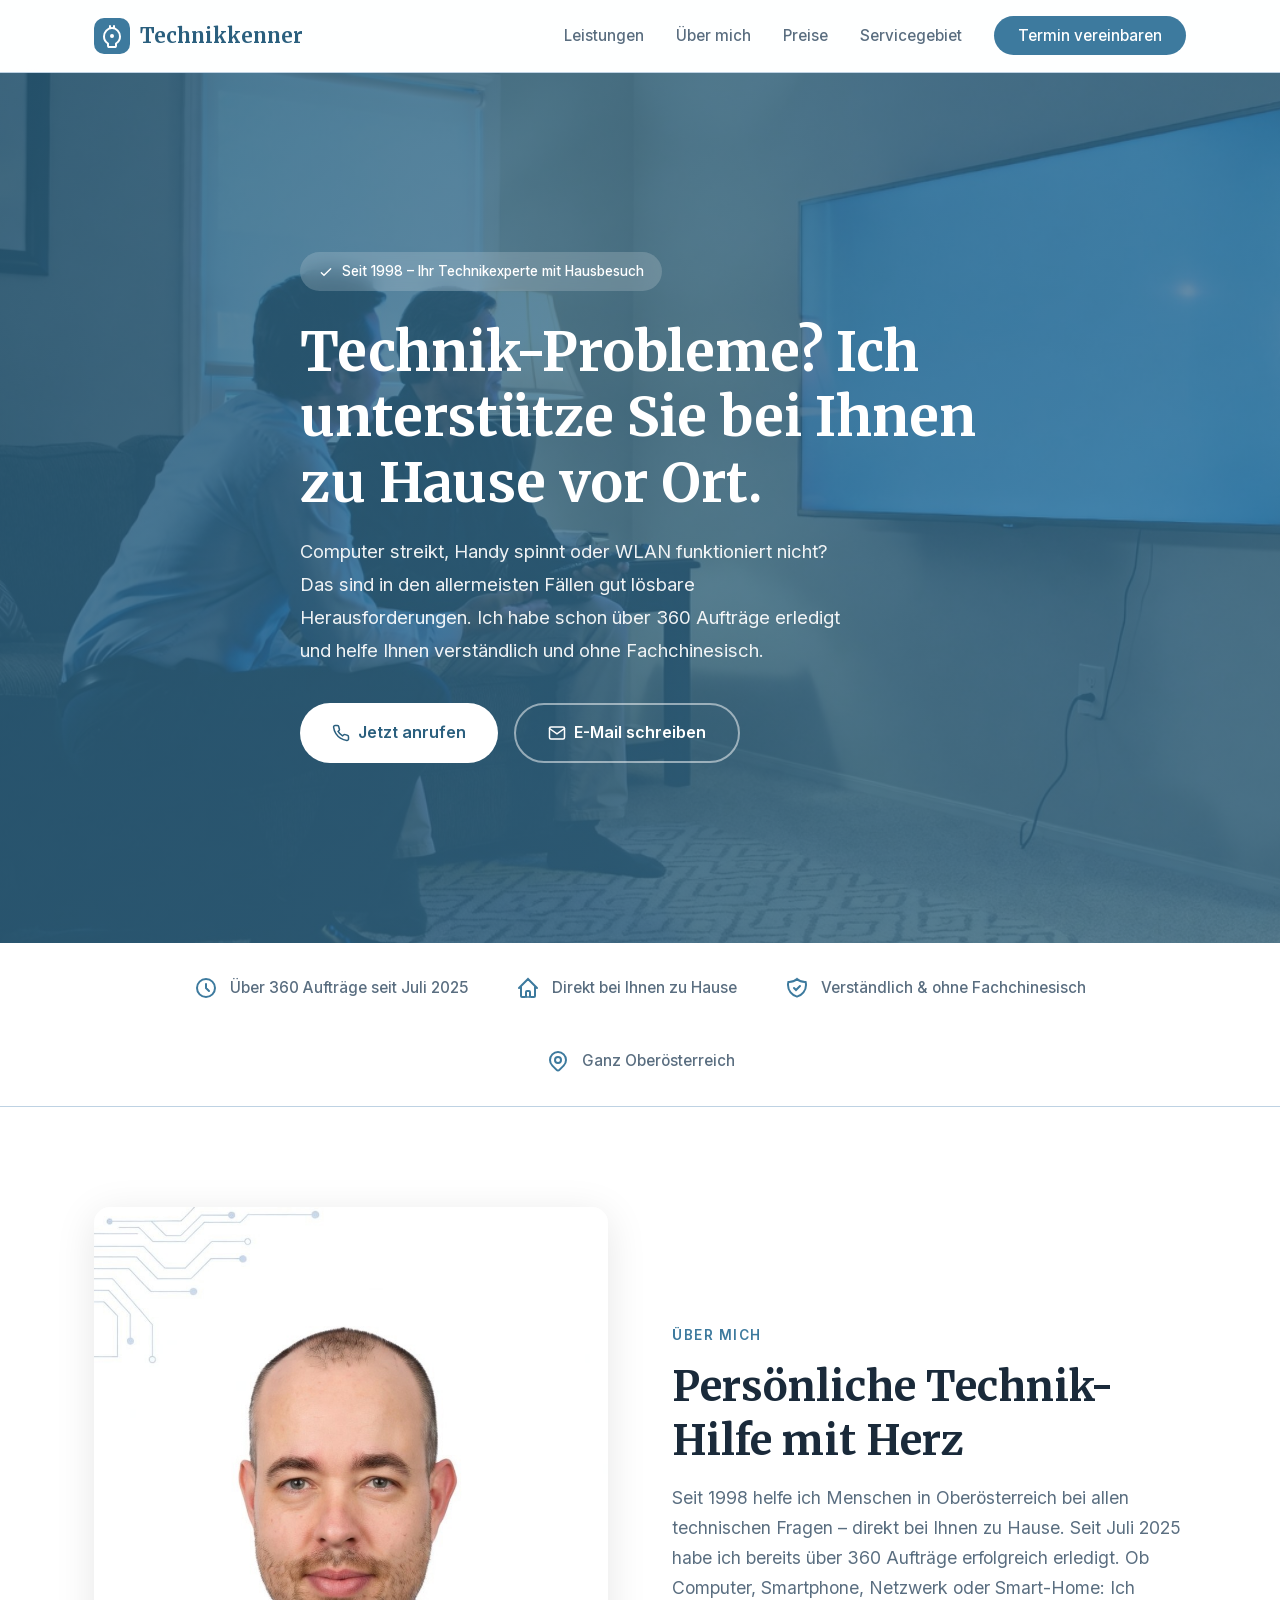
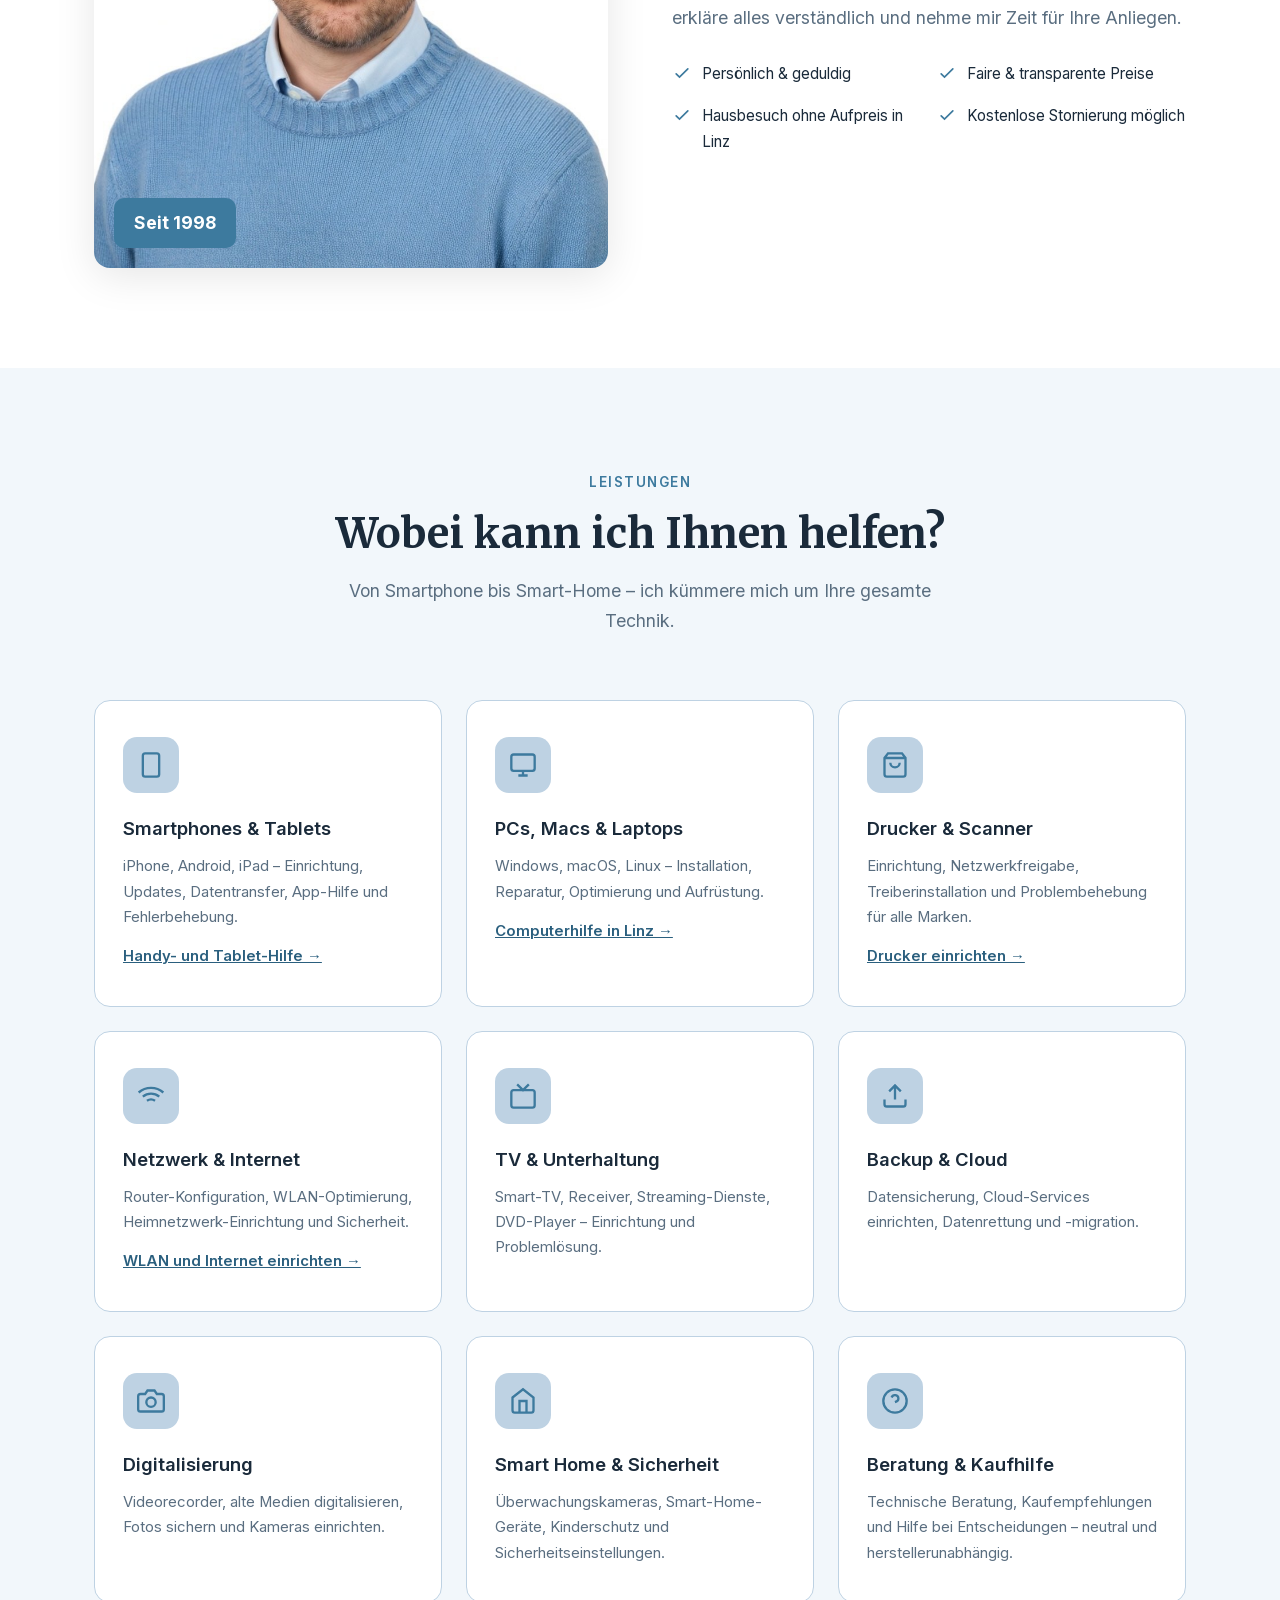
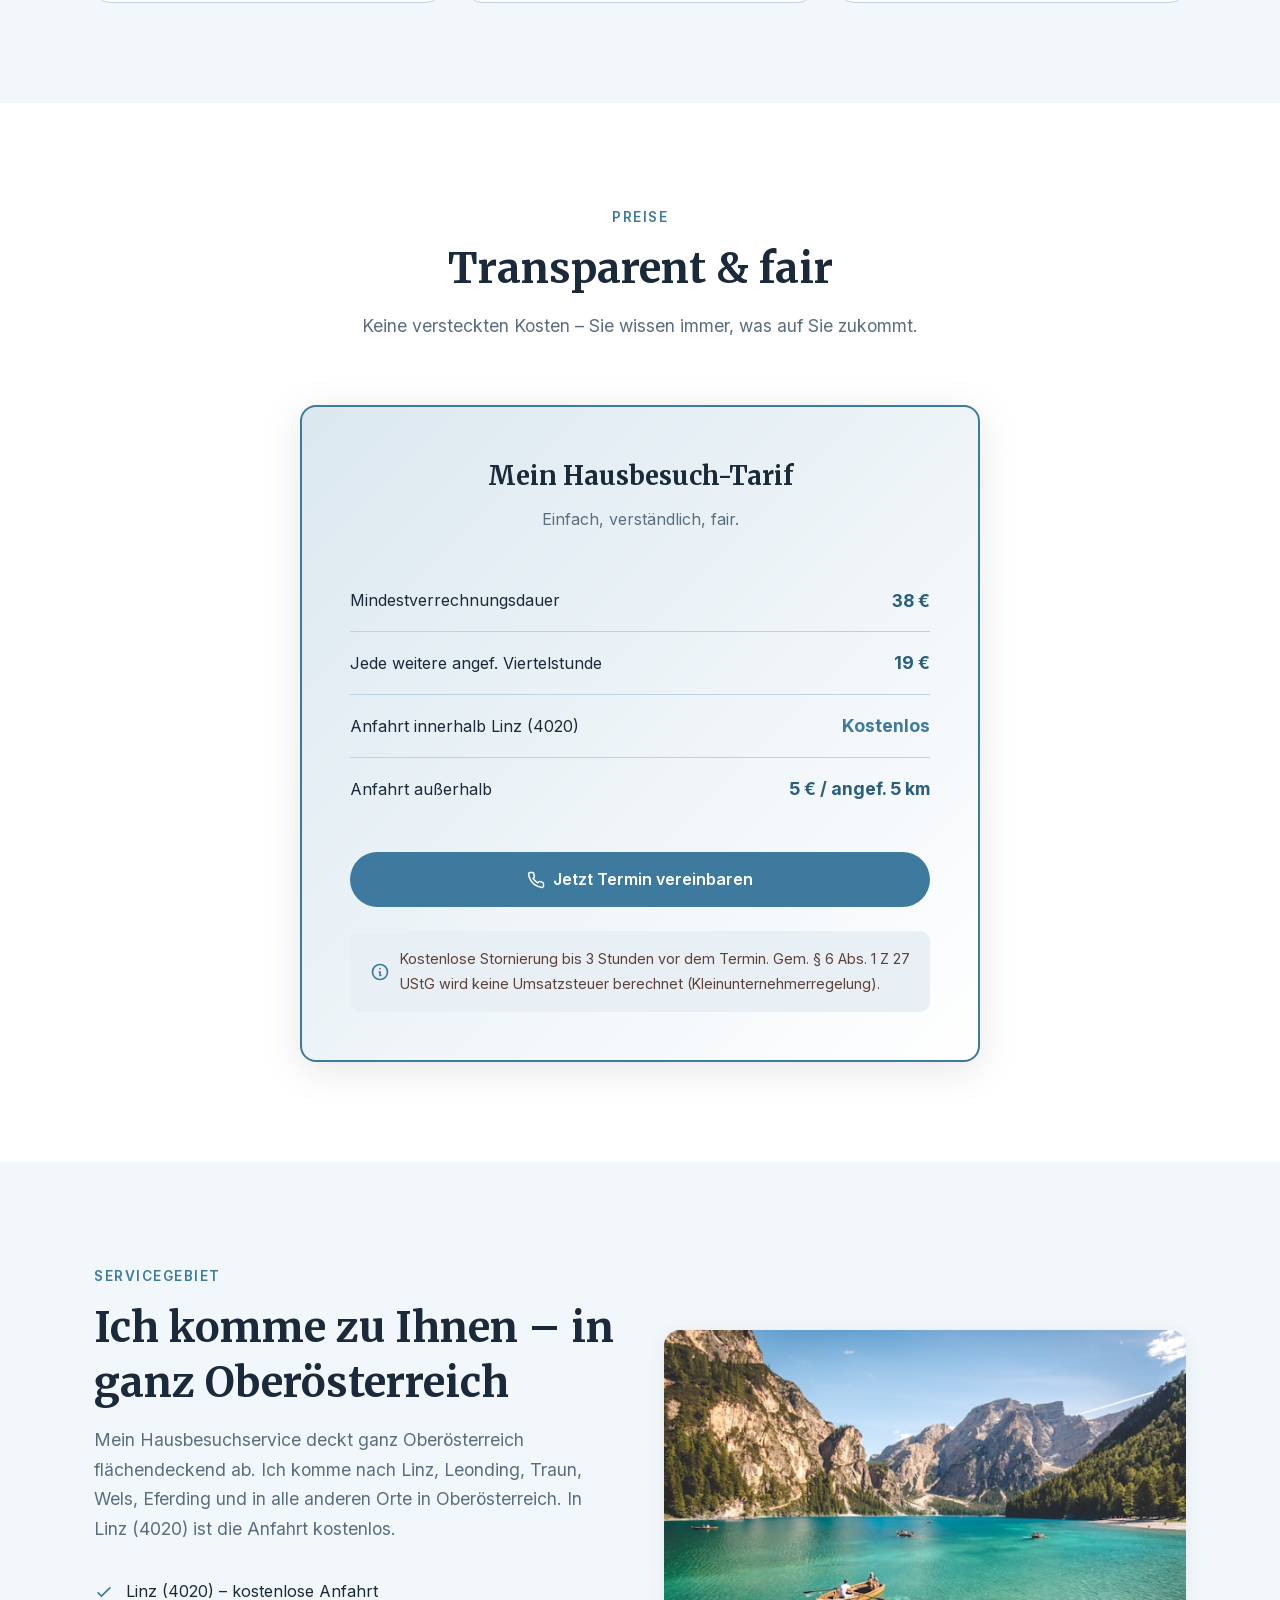
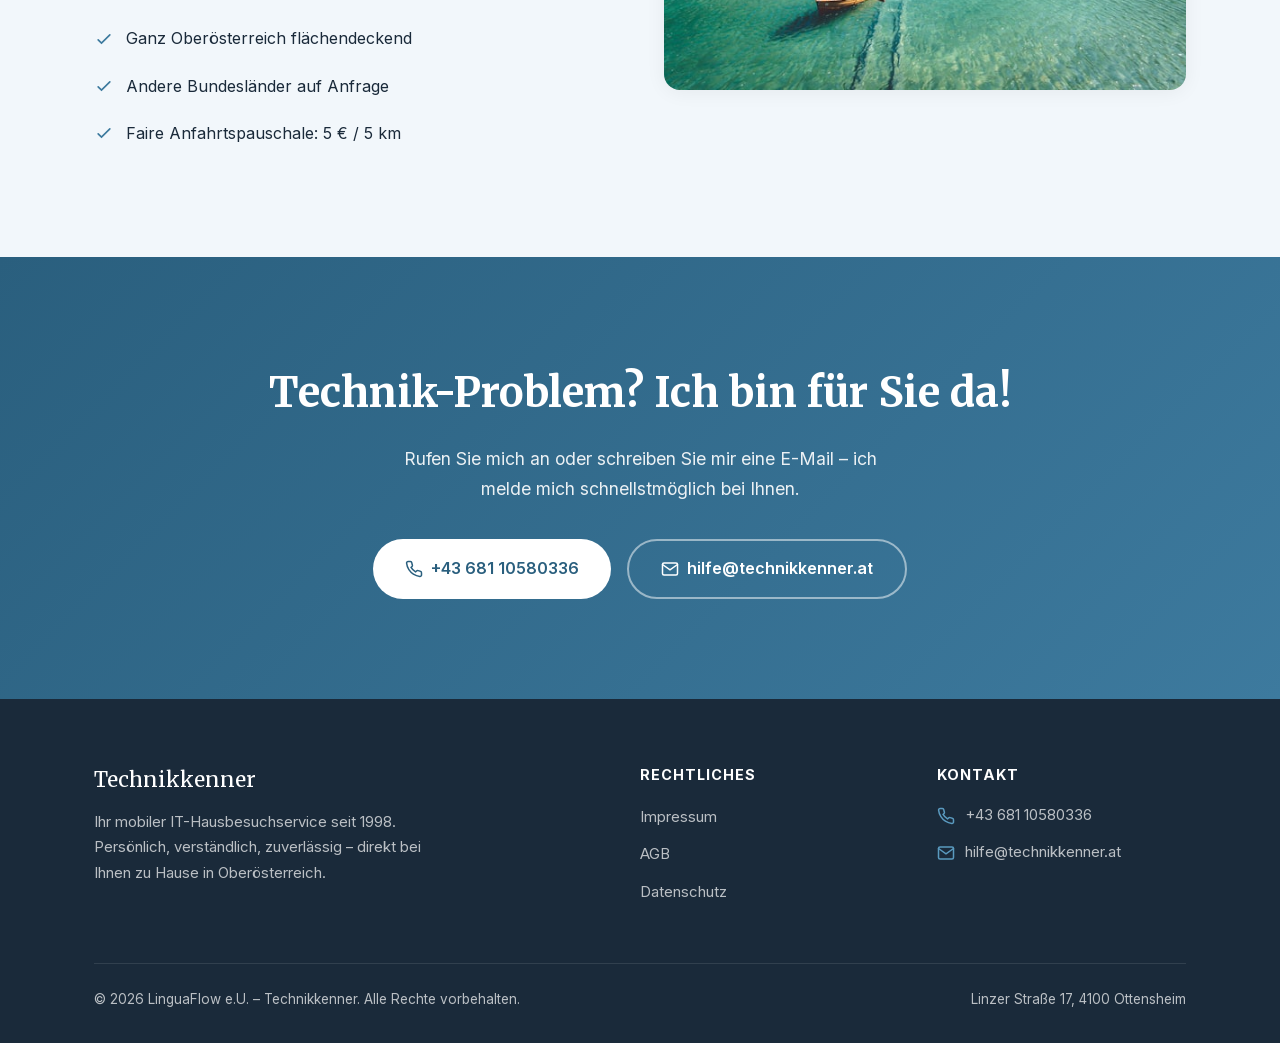
==== commit 3db91c3e: "Make whole service card clickable / Ganze Leistungskarte anklickbar" ====
--- a/index.html
+++ b/index.html
@@ -256,6 +256,9 @@
             color: var(--color-accent-dark); font-weight: 600; font-size: 0.93rem;
         }
         .service-link:hover { color: var(--color-accent); }
+        /* Make the whole card clickable / Ganze Karte anklickbar machen */
+        .service-link::after { content: ""; position: absolute; inset: 0; }
+        .service-card:has(.service-link:focus-visible) { outline: 2px solid var(--color-accent); outline-offset: 2px; }
 
         /* ===== PRICING ===== */
         .pricing { background: var(--color-surface); }
@@ -301,30 +304,6 @@
             padding: 10px 0; font-size: 1rem;
         }
         .area-details svg { width: 20px; height: 20px; color: var(--color-accent); flex-shrink: 0; }
-
-        /* ===== FAQ / Häufige Fragen (native details/summary, works without JS) ===== */
-        .faq { background: var(--color-surface); }
-        .faq-list { max-width: 760px; margin: 0 auto; }
-        .faq-item {
-            background: var(--color-bg); border: 1px solid var(--color-border);
-            border-radius: var(--radius-sm); margin-bottom: 12px;
-        }
-        .faq-item[open] { border-color: var(--color-accent); }
-        .faq-item summary {
-            list-style: none; cursor: pointer;
-            display: flex; justify-content: space-between; align-items: center; gap: 16px;
-            padding: 18px 22px; font-weight: 600; font-size: 1.05rem;
-        }
-        .faq-item summary::-webkit-details-marker { display: none; }
-        /* Plus sign that turns into a minus when open / Plus wird beim Öffnen zum Minus */
-        .faq-item summary::after {
-            content: '+'; flex-shrink: 0; font-size: 1.5rem; line-height: 1;
-            color: var(--color-accent);
-        }
-        .faq-item[open] summary::after { content: '−'; }
-        .faq-item summary:focus-visible { outline: 3px solid var(--color-accent); outline-offset: 2px; border-radius: var(--radius-sm); }
-        .faq-answer { padding: 0 22px 20px; color: var(--color-text-secondary); }
-        .faq-answer a { color: var(--color-accent-dark); font-weight: 600; }
 
         /* ===== CTA ===== */
         .cta {
@@ -411,7 +390,6 @@
             <li><a href="#about">Über mich</a></li>
             <li><a href="#pricing">Preise</a></li>
             <li><a href="#area">Servicegebiet</a></li>
-            <li><a href="#faq">Fragen</a></li>
             <li><a href="#contact" class="nav-cta">Termin vereinbaren</a></li>
         </ul>
         <button class="mobile-toggle" onclick="document.getElementById('navLinks').classList.toggle('active')" aria-label="Menü öffnen">
@@ -657,60 +635,6 @@
             <div class="area-image fade-in">
                 <img src="landschaft.jpg" alt="Oberösterreich Landschaft">
             </div>
-        </div>
-    </div>
-</section>
-
-<!-- FAQ / Häufige Fragen – answers only from prices, service area and AGB on this site / Antworten nur aus Preisen, Servicegebiet und AGB -->
-<section class="faq" id="faq">
-    <div class="container">
-        <div class="section-header fade-in">
-            <span class="section-label">Häufige Fragen</span>
-            <h2 class="section-title">Was Kunden mich oft fragen</h2>
-        </div>
-        <div class="faq-list fade-in">
-            <details class="faq-item">
-                <summary>Was kostet ein Hausbesuch?</summary>
-                <div class="faq-answer">
-                    <p>Die Mindestverrechnungsdauer beträgt 30 Minuten und kostet 38 €, jede weitere angefangene Viertelstunde 19 €. Dazu kommt außerhalb von Linz die Anfahrt. Umsatzsteuer wird keine berechnet (Kleinunternehmerregelung).</p>
-                </div>
-            </details>
-            <details class="faq-item">
-                <summary>Ist die Anfahrt kostenlos?</summary>
-                <div class="faq-answer">
-                    <p>In Linz (4020) ja. Außerhalb von Linz verrechne ich 5 € pro angefangene 5 km.</p>
-                </div>
-            </details>
-            <details class="faq-item">
-                <summary>Kommen Sie auch nach Wels, Leonding oder Traun?</summary>
-                <div class="faq-answer">
-                    <p>Ja. Ich komme nach Linz, Leonding, Traun, Wels, Eferding und in alle anderen Orte in Oberösterreich. Andere Bundesländer auf Anfrage.</p>
-                </div>
-            </details>
-            <details class="faq-item">
-                <summary>Wie bezahle ich?</summary>
-                <div class="faq-answer">
-                    <p>Bezahlt wird nach der Leistung – bar oder nach Vereinbarung per Überweisung.</p>
-                </div>
-            </details>
-            <details class="faq-item">
-                <summary>Kann ich einen Termin wieder absagen?</summary>
-                <div class="faq-answer">
-                    <p>Ja, bis 3 Stunden vor dem Termin kostenlos per Telefon. Bei späterer Absage oder wenn niemand da ist, verrechne ich den Mindesttarif und gegebenenfalls die Anfahrt.</p>
-                </div>
-            </details>
-            <details class="faq-item">
-                <summary>Helfen Sie auch Menschen ohne Technikkenntnisse?</summary>
-                <div class="faq-answer">
-                    <p>Ja. Ich erkläre alles geduldig, verständlich und ohne Fachchinesisch – direkt bei Ihnen zu Hause. Zum Beispiel bei der <a href="handy-tablet-hilfe.html">Handy- und Tablet-Hilfe</a>.</p>
-                </div>
-            </details>
-            <details class="faq-item">
-                <summary>Wobei helfen Sie genau?</summary>
-                <div class="faq-answer">
-                    <p>Bei fast allem rund um Ihre Technik zu Hause: <a href="computerhilfe-linz.html">Computerhilfe</a>, <a href="handy-tablet-hilfe.html">Handy und Tablet</a>, <a href="wlan-internet-einrichten.html">WLAN und Internet</a>, <a href="drucker-einrichten.html">Drucker einrichten</a>, aber auch Fernseher, Datensicherung und Smart Home. Alle Bereiche finden Sie unter <a href="#services">Leistungen</a>.</p>
-                </div>
-            </details>
         </div>
     </div>
 </section>
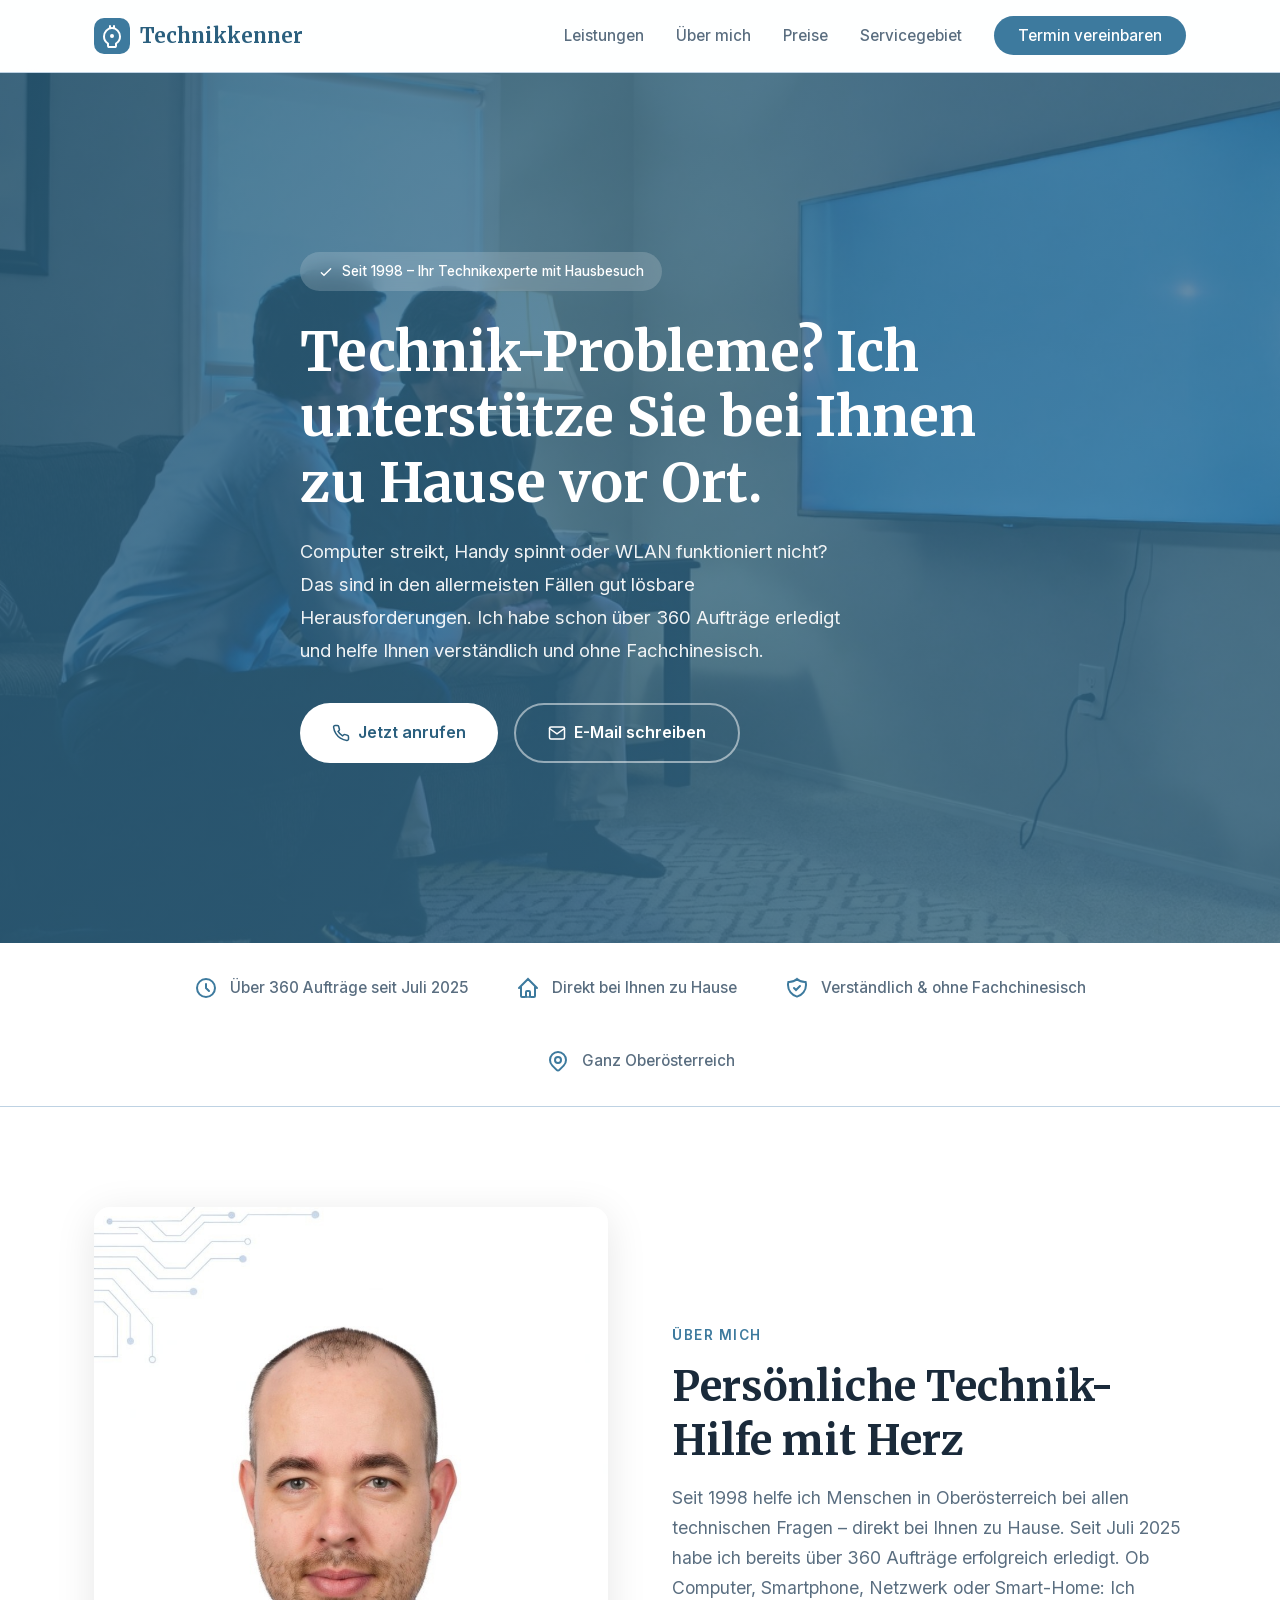
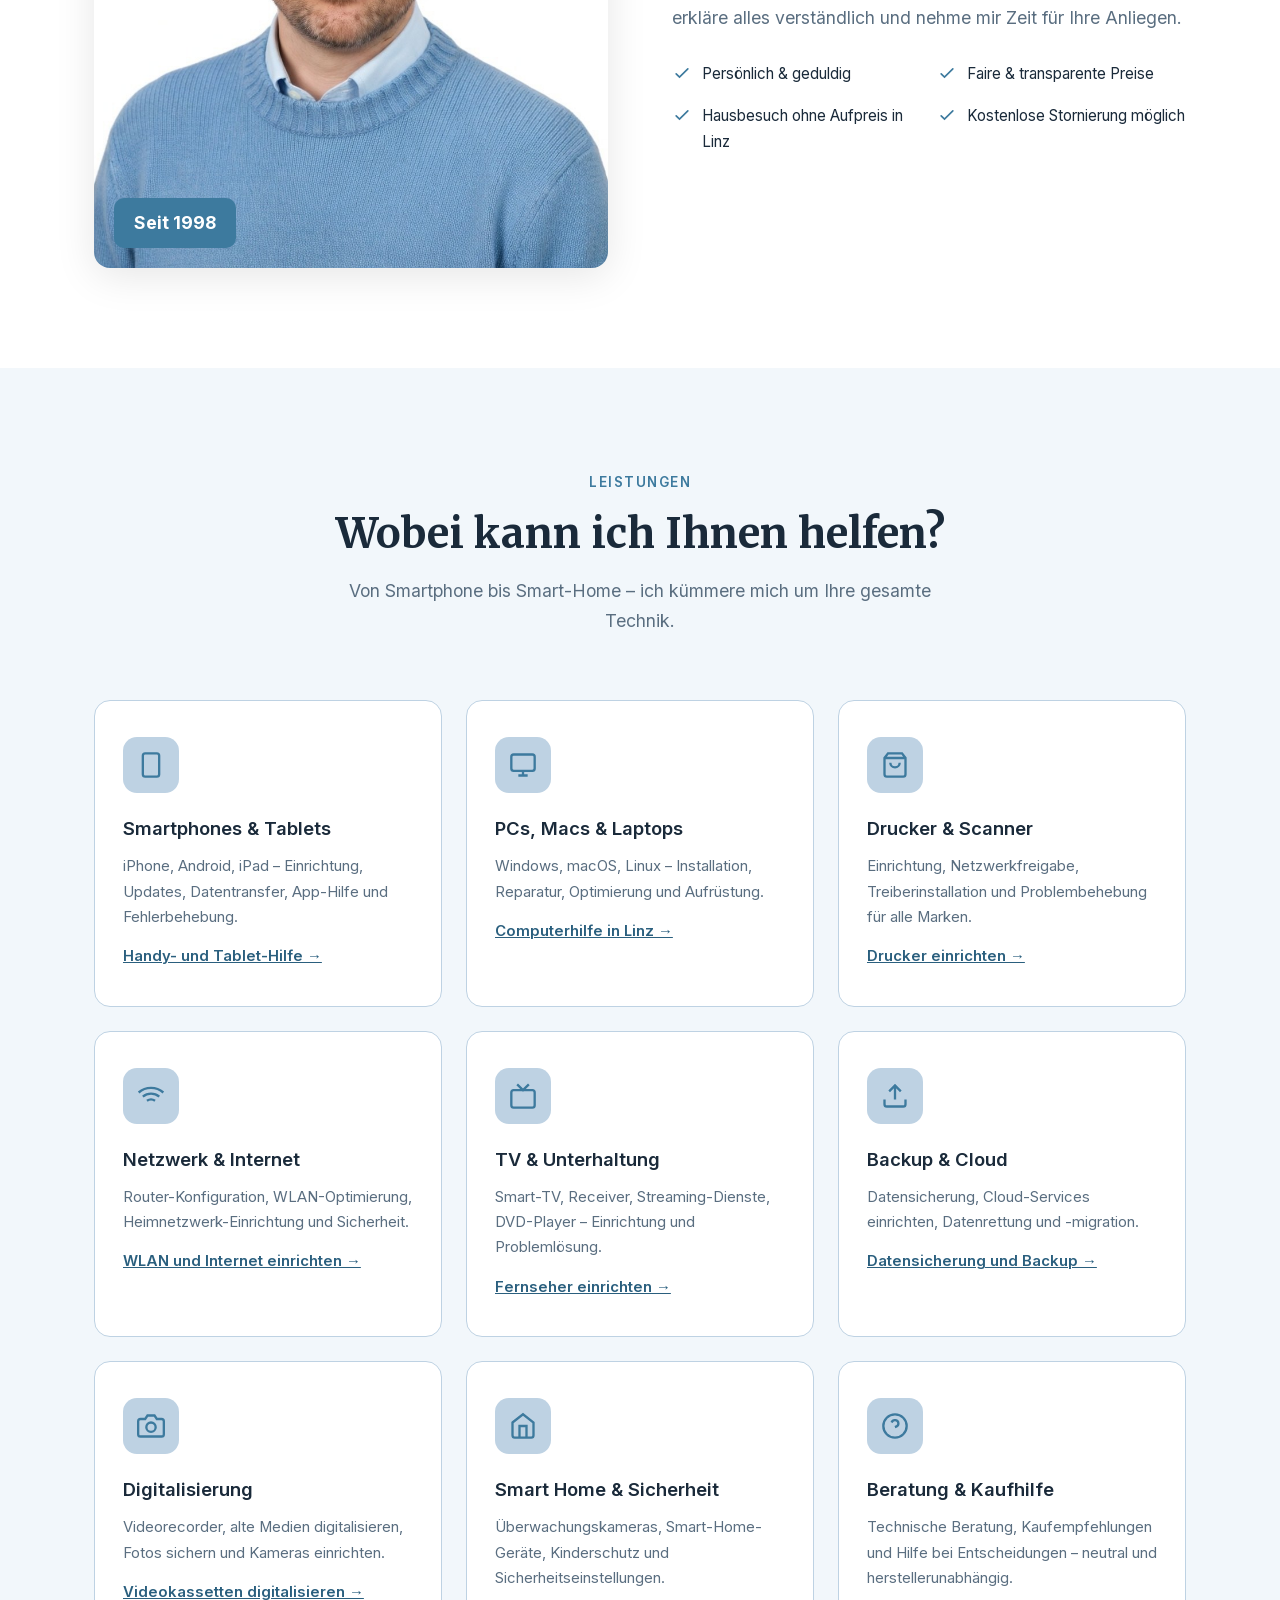
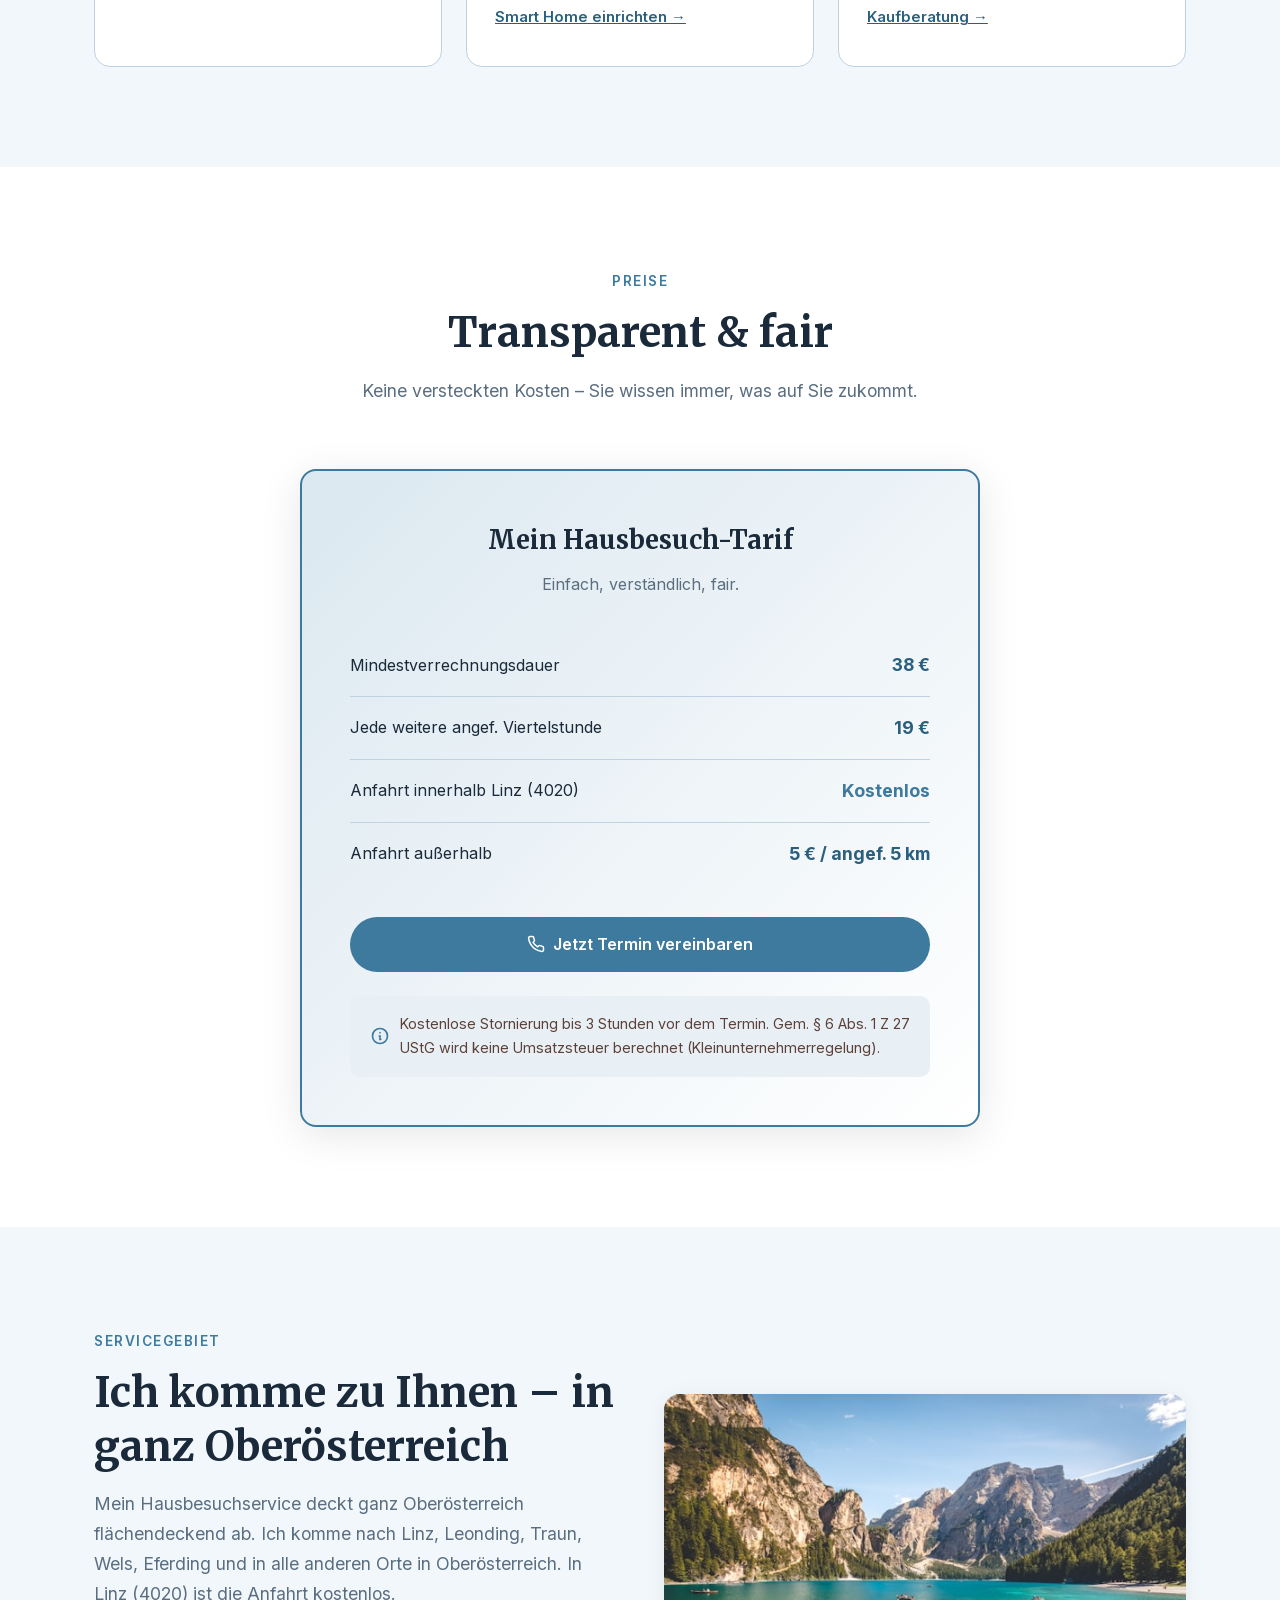
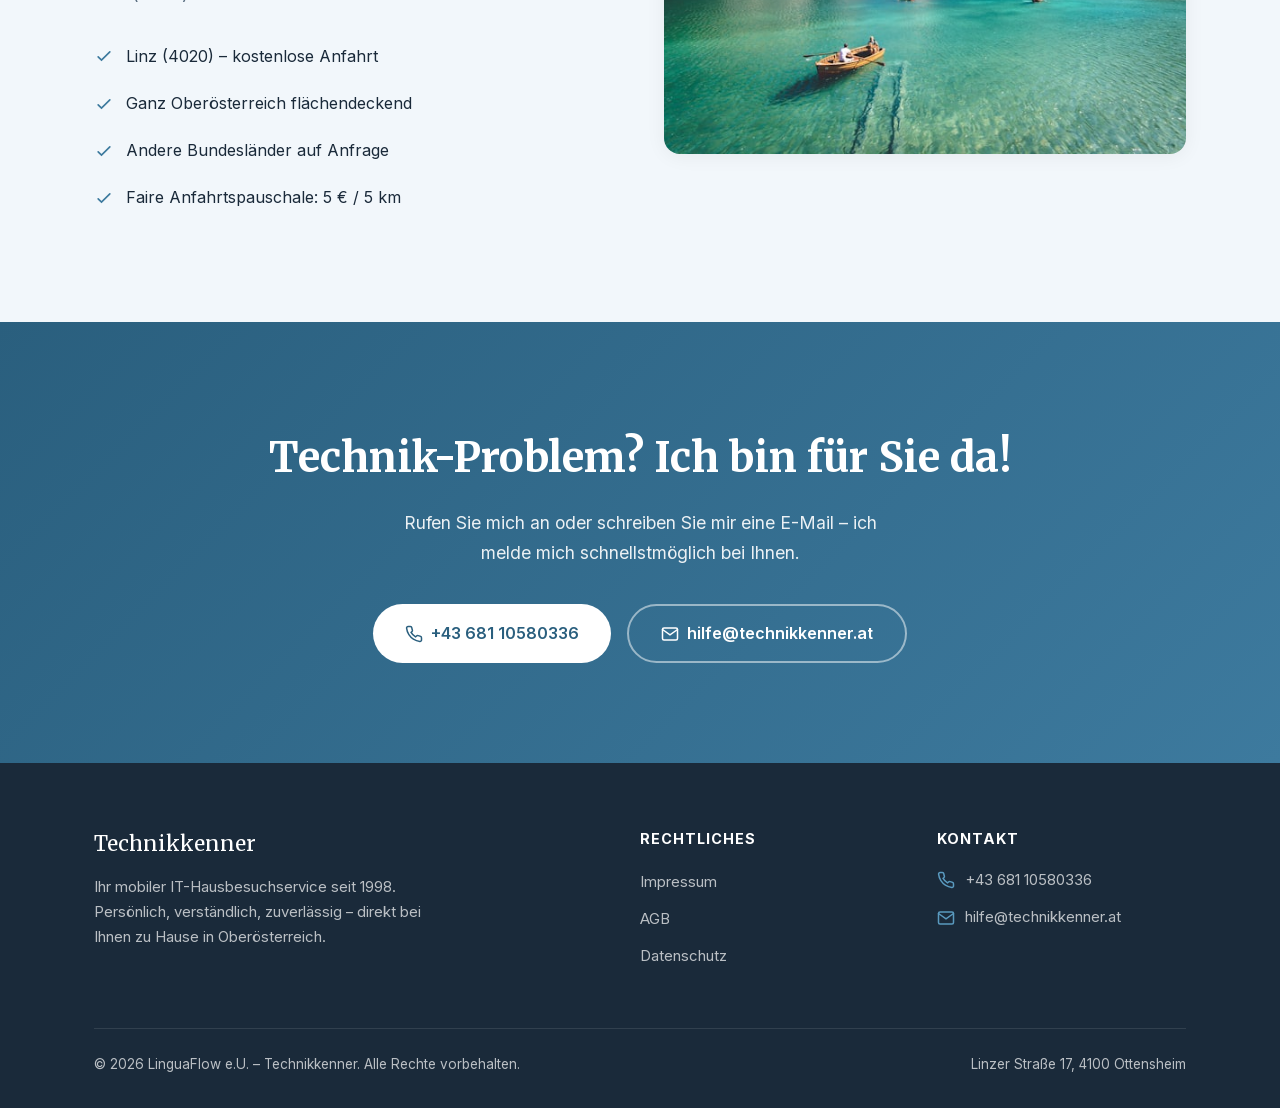
==== commit 25922d7c: "Add five more service pages (TV, backup, digitizing, smart home, buying advice), linked from the hom" ====
--- a/index.html
+++ b/index.html
@@ -256,9 +256,6 @@
             color: var(--color-accent-dark); font-weight: 600; font-size: 0.93rem;
         }
         .service-link:hover { color: var(--color-accent); }
-        /* Make the whole card clickable / Ganze Karte anklickbar machen */
-        .service-link::after { content: ""; position: absolute; inset: 0; }
-        .service-card:has(.service-link:focus-visible) { outline: 2px solid var(--color-accent); outline-offset: 2px; }
 
         /* ===== PRICING ===== */
         .pricing { background: var(--color-surface); }
@@ -531,6 +528,7 @@
                 </div>
                 <h3>TV & Unterhaltung</h3>
                 <p>Smart-TV, Receiver, Streaming-Dienste, DVD-Player – Einrichtung und Problemlösung.</p>
+                <a href="fernseher-einrichten.html" class="service-link">Fernseher einrichten →</a>
             </div>
             <div class="service-card fade-in">
                 <div class="service-icon">
@@ -538,6 +536,7 @@
                 </div>
                 <h3>Backup & Cloud</h3>
                 <p>Datensicherung, Cloud-Services einrichten, Datenrettung und -migration.</p>
+                <a href="datensicherung-backup.html" class="service-link">Datensicherung und Backup →</a>
             </div>
             <div class="service-card fade-in">
                 <div class="service-icon">
@@ -545,6 +544,7 @@
                 </div>
                 <h3>Digitalisierung</h3>
                 <p>Videorecorder, alte Medien digitalisieren, Fotos sichern und Kameras einrichten.</p>
+                <a href="videokassetten-digitalisieren.html" class="service-link">Videokassetten digitalisieren →</a>
             </div>
             <div class="service-card fade-in">
                 <div class="service-icon">
@@ -552,6 +552,7 @@
                 </div>
                 <h3>Smart Home & Sicherheit</h3>
                 <p>Überwachungskameras, Smart-Home-Geräte, Kinderschutz und Sicherheitseinstellungen.</p>
+                <a href="smart-home-einrichten.html" class="service-link">Smart Home einrichten →</a>
             </div>
             <div class="service-card fade-in">
                 <div class="service-icon">
@@ -559,6 +560,7 @@
                 </div>
                 <h3>Beratung & Kaufhilfe</h3>
                 <p>Technische Beratung, Kaufempfehlungen und Hilfe bei Entscheidungen – neutral und herstellerunabhängig.</p>
+                <a href="kaufberatung-technik.html" class="service-link">Kaufberatung →</a>
             </div>
         </div>
     </div>
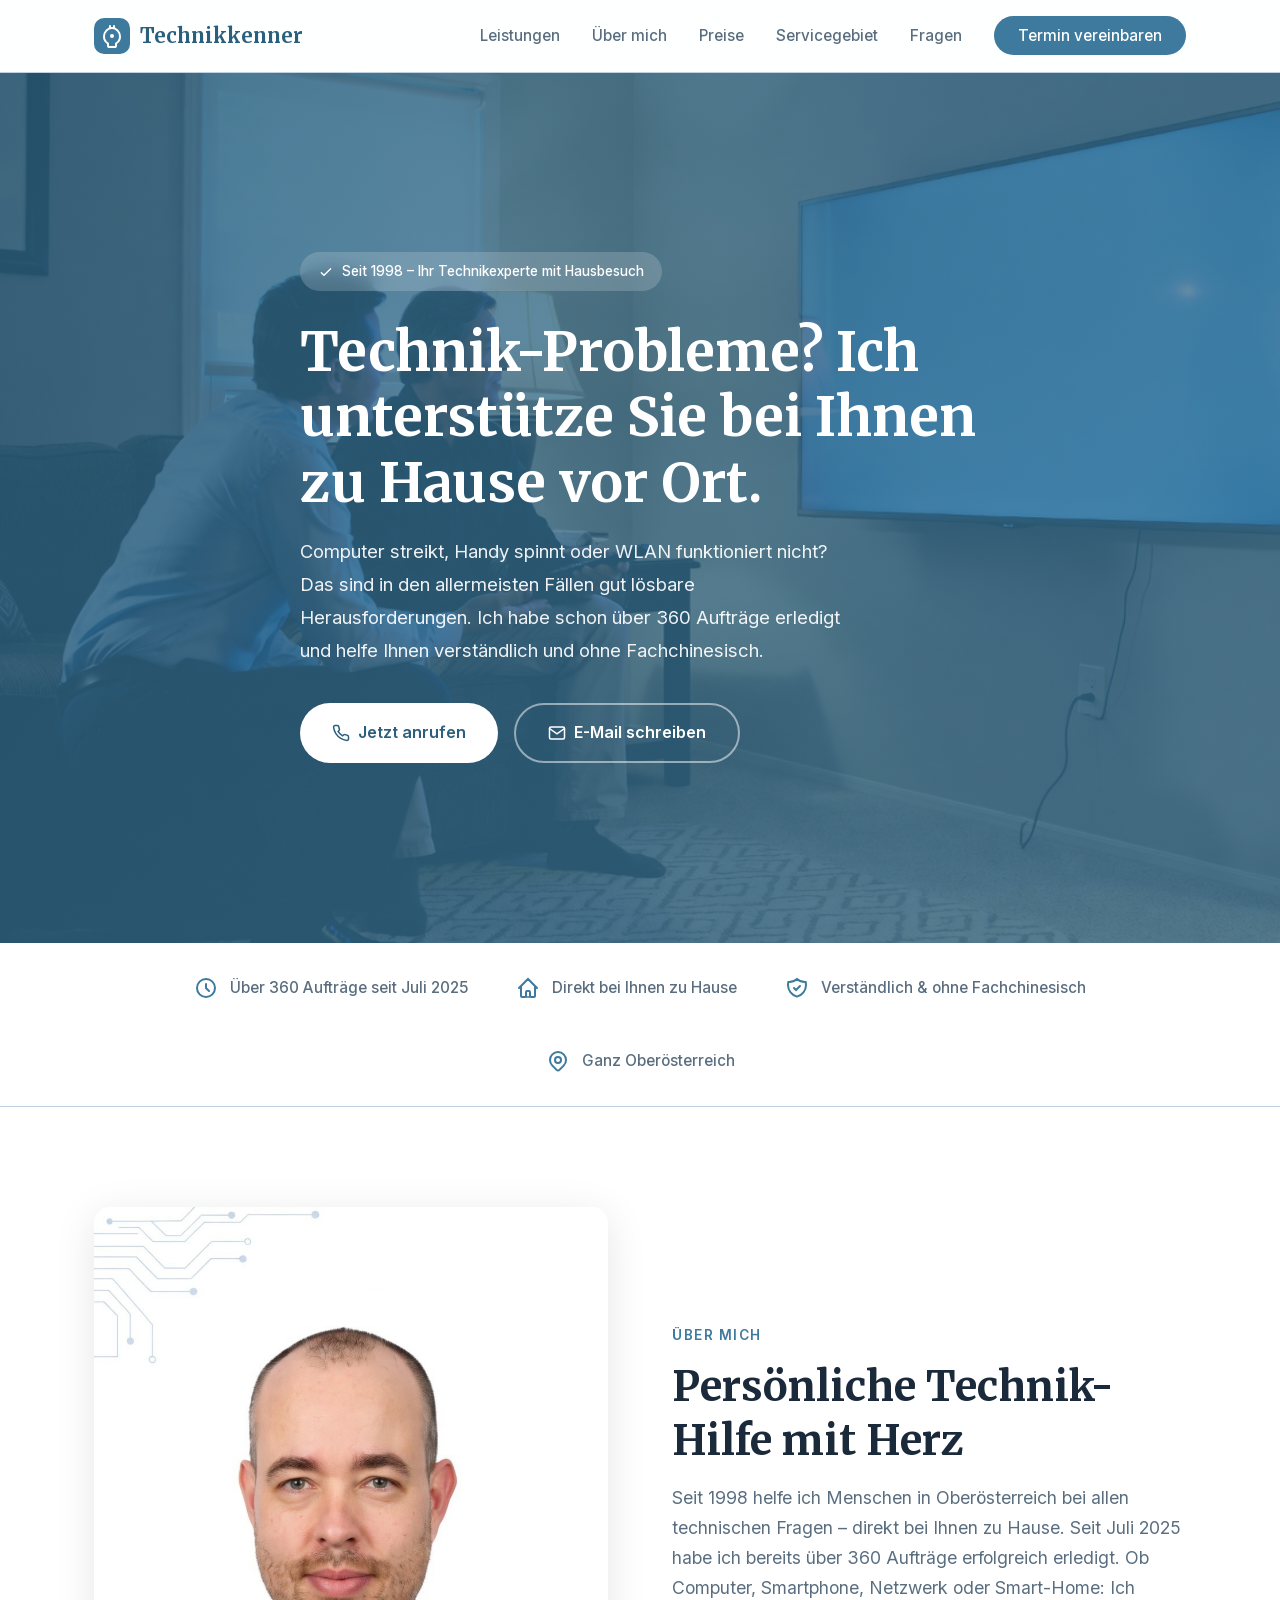
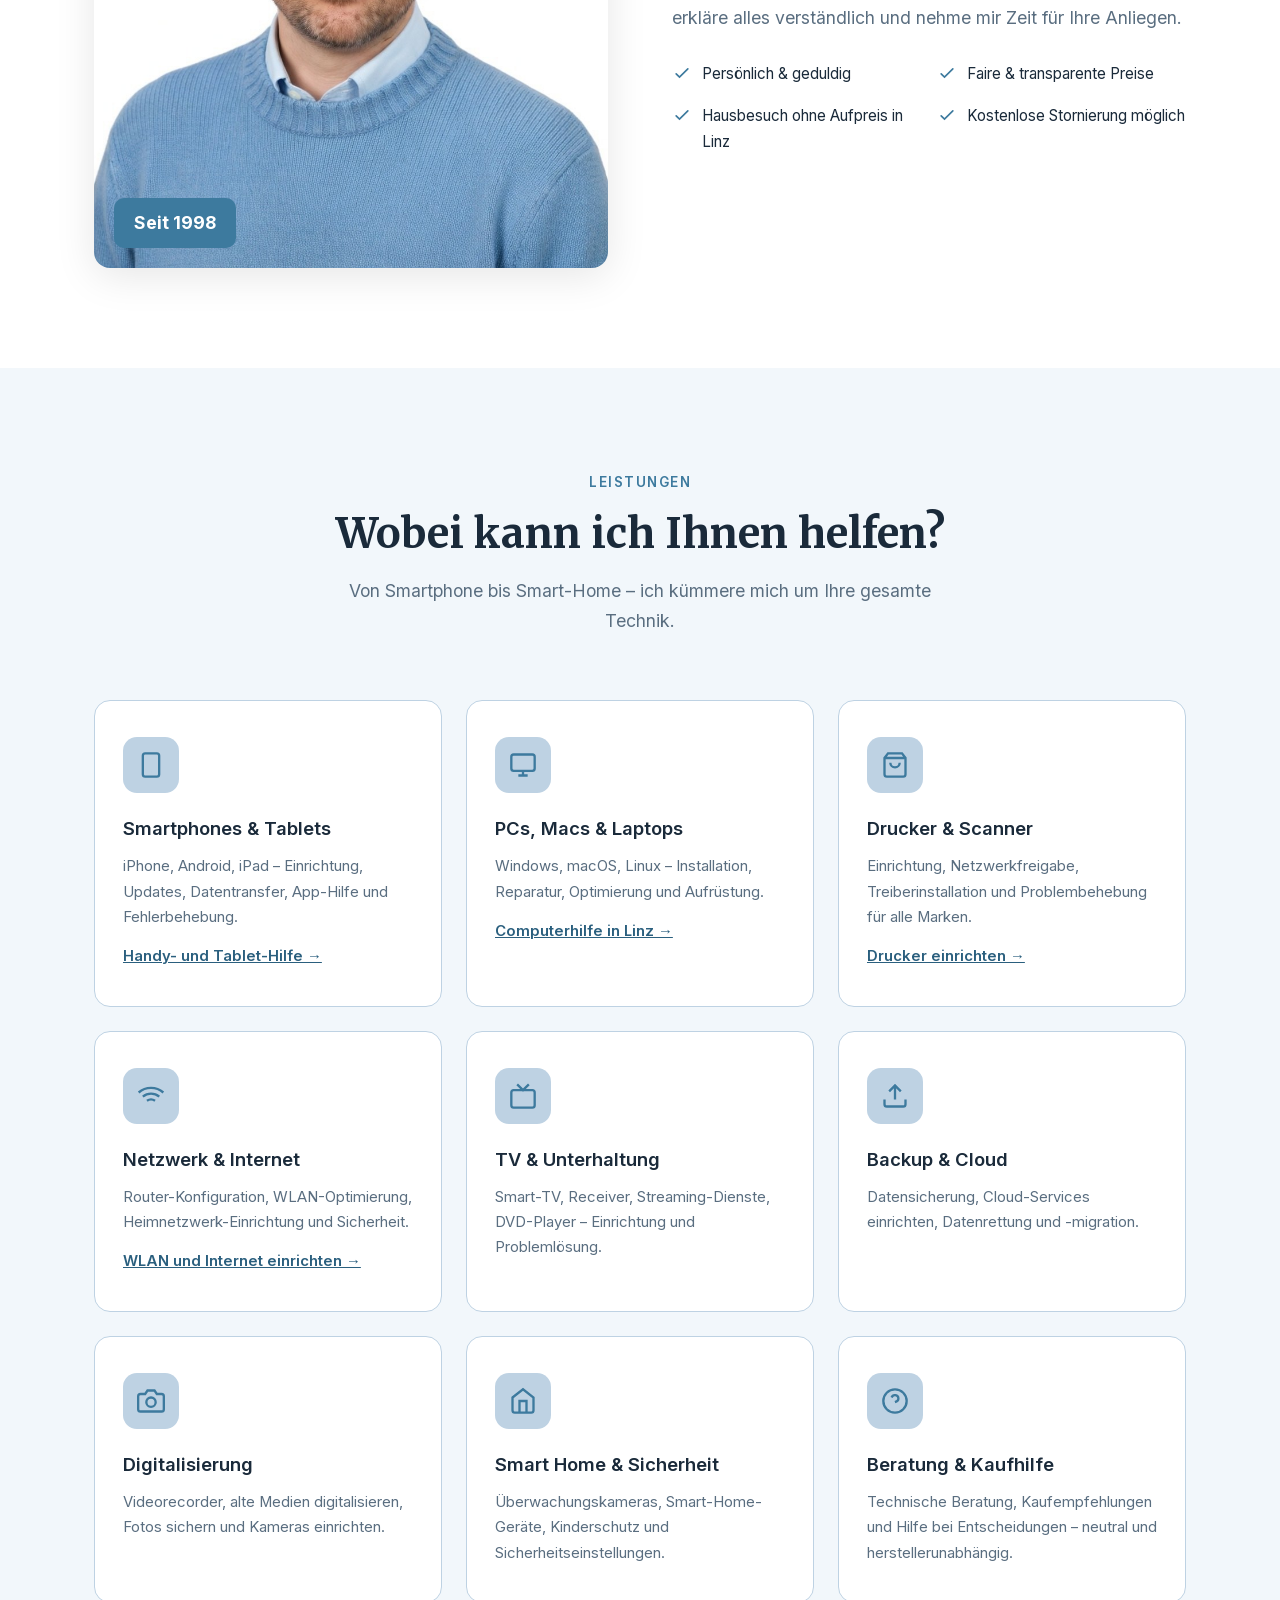
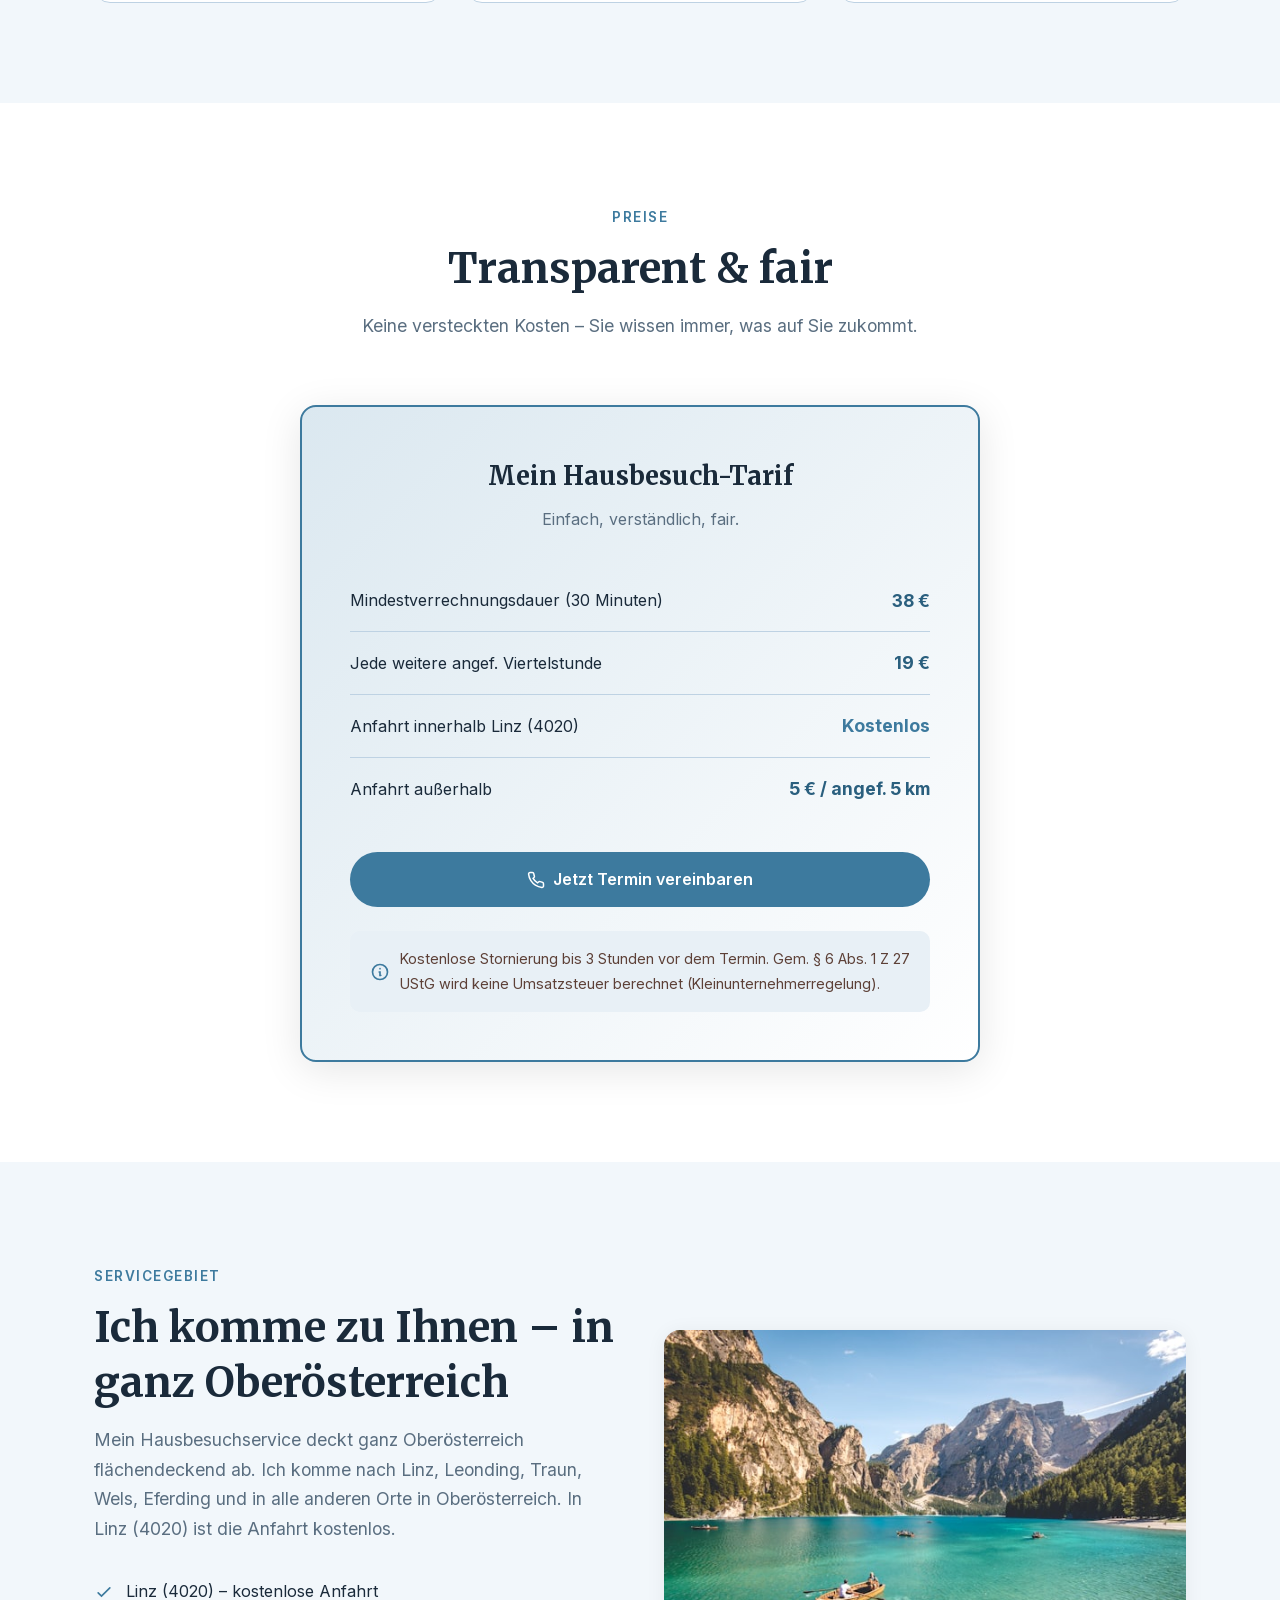
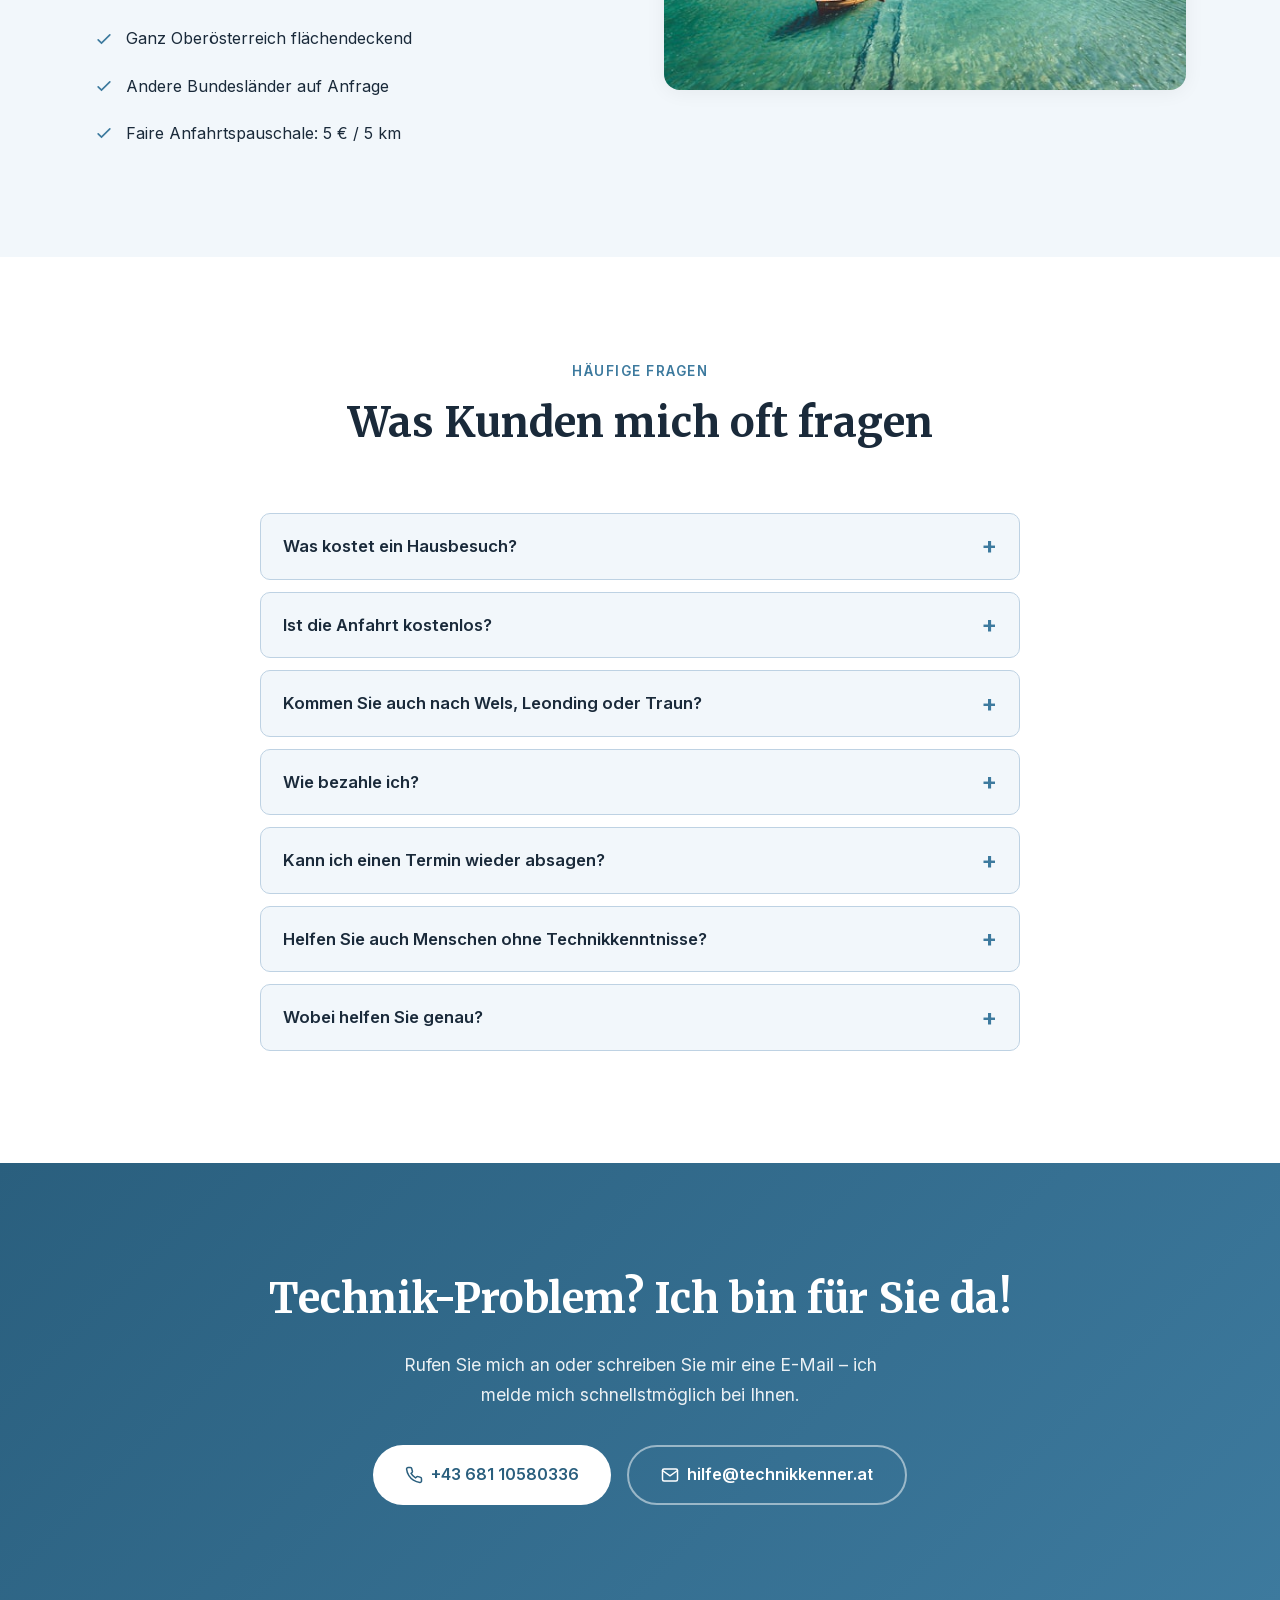
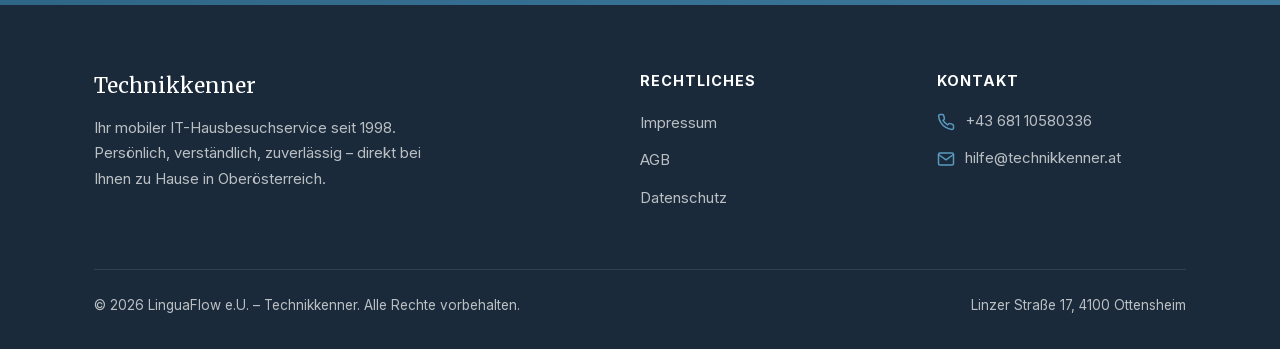
==== commit 5496b005: "Merge origin/fix/leistungskarten-klickbar / Zweig origin/fix/leistungskarten-klickbar zusammengeführ" ====
--- a/index.html
+++ b/index.html
@@ -256,6 +256,9 @@
             color: var(--color-accent-dark); font-weight: 600; font-size: 0.93rem;
         }
         .service-link:hover { color: var(--color-accent); }
+        /* Make the whole card clickable / Ganze Karte anklickbar machen */
+        .service-link::after { content: ""; position: absolute; inset: 0; }
+        .service-card:has(.service-link:focus-visible) { outline: 2px solid var(--color-accent); outline-offset: 2px; }
 
         /* ===== PRICING ===== */
         .pricing { background: var(--color-surface); }
@@ -301,6 +304,30 @@
             padding: 10px 0; font-size: 1rem;
         }
         .area-details svg { width: 20px; height: 20px; color: var(--color-accent); flex-shrink: 0; }
+
+        /* ===== FAQ / Häufige Fragen (native details/summary, works without JS) ===== */
+        .faq { background: var(--color-surface); }
+        .faq-list { max-width: 760px; margin: 0 auto; }
+        .faq-item {
+            background: var(--color-bg); border: 1px solid var(--color-border);
+            border-radius: var(--radius-sm); margin-bottom: 12px;
+        }
+        .faq-item[open] { border-color: var(--color-accent); }
+        .faq-item summary {
+            list-style: none; cursor: pointer;
+            display: flex; justify-content: space-between; align-items: center; gap: 16px;
+            padding: 18px 22px; font-weight: 600; font-size: 1.05rem;
+        }
+        .faq-item summary::-webkit-details-marker { display: none; }
+        /* Plus sign that turns into a minus when open / Plus wird beim Öffnen zum Minus */
+        .faq-item summary::after {
+            content: '+'; flex-shrink: 0; font-size: 1.5rem; line-height: 1;
+            color: var(--color-accent);
+        }
+        .faq-item[open] summary::after { content: '−'; }
+        .faq-item summary:focus-visible { outline: 3px solid var(--color-accent); outline-offset: 2px; border-radius: var(--radius-sm); }
+        .faq-answer { padding: 0 22px 20px; color: var(--color-text-secondary); }
+        .faq-answer a { color: var(--color-accent-dark); font-weight: 600; }
 
         /* ===== CTA ===== */
         .cta {
@@ -387,6 +414,7 @@
             <li><a href="#about">Über mich</a></li>
             <li><a href="#pricing">Preise</a></li>
             <li><a href="#area">Servicegebiet</a></li>
+            <li><a href="#faq">Fragen</a></li>
             <li><a href="#contact" class="nav-cta">Termin vereinbaren</a></li>
         </ul>
         <button class="mobile-toggle" onclick="document.getElementById('navLinks').classList.toggle('active')" aria-label="Menü öffnen">
@@ -528,7 +556,6 @@
                 </div>
                 <h3>TV & Unterhaltung</h3>
                 <p>Smart-TV, Receiver, Streaming-Dienste, DVD-Player – Einrichtung und Problemlösung.</p>
-                <a href="fernseher-einrichten.html" class="service-link">Fernseher einrichten →</a>
             </div>
             <div class="service-card fade-in">
                 <div class="service-icon">
@@ -536,7 +563,6 @@
                 </div>
                 <h3>Backup & Cloud</h3>
                 <p>Datensicherung, Cloud-Services einrichten, Datenrettung und -migration.</p>
-                <a href="datensicherung-backup.html" class="service-link">Datensicherung und Backup →</a>
             </div>
             <div class="service-card fade-in">
                 <div class="service-icon">
@@ -544,7 +570,6 @@
                 </div>
                 <h3>Digitalisierung</h3>
                 <p>Videorecorder, alte Medien digitalisieren, Fotos sichern und Kameras einrichten.</p>
-                <a href="videokassetten-digitalisieren.html" class="service-link">Videokassetten digitalisieren →</a>
             </div>
             <div class="service-card fade-in">
                 <div class="service-icon">
@@ -552,7 +577,6 @@
                 </div>
                 <h3>Smart Home & Sicherheit</h3>
                 <p>Überwachungskameras, Smart-Home-Geräte, Kinderschutz und Sicherheitseinstellungen.</p>
-                <a href="smart-home-einrichten.html" class="service-link">Smart Home einrichten →</a>
             </div>
             <div class="service-card fade-in">
                 <div class="service-icon">
@@ -560,7 +584,6 @@
                 </div>
                 <h3>Beratung & Kaufhilfe</h3>
                 <p>Technische Beratung, Kaufempfehlungen und Hilfe bei Entscheidungen – neutral und herstellerunabhängig.</p>
-                <a href="kaufberatung-technik.html" class="service-link">Kaufberatung →</a>
             </div>
         </div>
     </div>
@@ -579,7 +602,7 @@
             <p>Einfach, verständlich, fair.</p>
             <div class="price-rows">
                 <div class="price-row">
-                    <span class="price-label">Mindestverrechnungsdauer</span>
+                    <span class="price-label">Mindestverrechnungsdauer (30 Minuten)</span>
                     <span class="price-value">38 &euro;</span>
                 </div>
                 <div class="price-row">
@@ -637,6 +660,60 @@
             <div class="area-image fade-in">
                 <img src="landschaft.jpg" alt="Oberösterreich Landschaft">
             </div>
+        </div>
+    </div>
+</section>
+
+<!-- FAQ / Häufige Fragen – answers only from prices, service area and AGB on this site / Antworten nur aus Preisen, Servicegebiet und AGB -->
+<section class="faq" id="faq">
+    <div class="container">
+        <div class="section-header fade-in">
+            <span class="section-label">Häufige Fragen</span>
+            <h2 class="section-title">Was Kunden mich oft fragen</h2>
+        </div>
+        <div class="faq-list fade-in">
+            <details class="faq-item">
+                <summary>Was kostet ein Hausbesuch?</summary>
+                <div class="faq-answer">
+                    <p>Die Mindestverrechnungsdauer beträgt 30 Minuten und kostet 38 €, jede weitere angefangene Viertelstunde 19 €. Dazu kommt außerhalb von Linz die Anfahrt. Umsatzsteuer wird keine berechnet (Kleinunternehmerregelung).</p>
+                </div>
+            </details>
+            <details class="faq-item">
+                <summary>Ist die Anfahrt kostenlos?</summary>
+                <div class="faq-answer">
+                    <p>In Linz (4020) ja. Außerhalb von Linz verrechne ich 5 € pro angefangene 5 km.</p>
+                </div>
+            </details>
+            <details class="faq-item">
+                <summary>Kommen Sie auch nach Wels, Leonding oder Traun?</summary>
+                <div class="faq-answer">
+                    <p>Ja. Ich komme nach Linz, Leonding, Traun, Wels, Eferding und in alle anderen Orte in Oberösterreich. Andere Bundesländer auf Anfrage.</p>
+                </div>
+            </details>
+            <details class="faq-item">
+                <summary>Wie bezahle ich?</summary>
+                <div class="faq-answer">
+                    <p>Bezahlt wird nach der Leistung – bar oder nach Vereinbarung per Überweisung.</p>
+                </div>
+            </details>
+            <details class="faq-item">
+                <summary>Kann ich einen Termin wieder absagen?</summary>
+                <div class="faq-answer">
+                    <p>Ja, bis 3 Stunden vor dem Termin kostenlos per Telefon. Bei späterer Absage oder wenn niemand da ist, verrechne ich den Mindesttarif und gegebenenfalls die Anfahrt.</p>
+                </div>
+            </details>
+            <details class="faq-item">
+                <summary>Helfen Sie auch Menschen ohne Technikkenntnisse?</summary>
+                <div class="faq-answer">
+                    <p>Ja. Ich erkläre alles geduldig, verständlich und ohne Fachchinesisch – direkt bei Ihnen zu Hause. Zum Beispiel bei der <a href="handy-tablet-hilfe.html">Handy- und Tablet-Hilfe</a>.</p>
+                </div>
+            </details>
+            <details class="faq-item">
+                <summary>Wobei helfen Sie genau?</summary>
+                <div class="faq-answer">
+                    <p>Bei fast allem rund um Ihre Technik zu Hause: <a href="computerhilfe-linz.html">Computerhilfe</a>, <a href="handy-tablet-hilfe.html">Handy und Tablet</a>, <a href="wlan-internet-einrichten.html">WLAN und Internet</a>, <a href="drucker-einrichten.html">Drucker einrichten</a>, aber auch Fernseher, Datensicherung und Smart Home. Alle Bereiche finden Sie unter <a href="#services">Leistungen</a>.</p>
+                </div>
+            </details>
         </div>
     </div>
 </section>
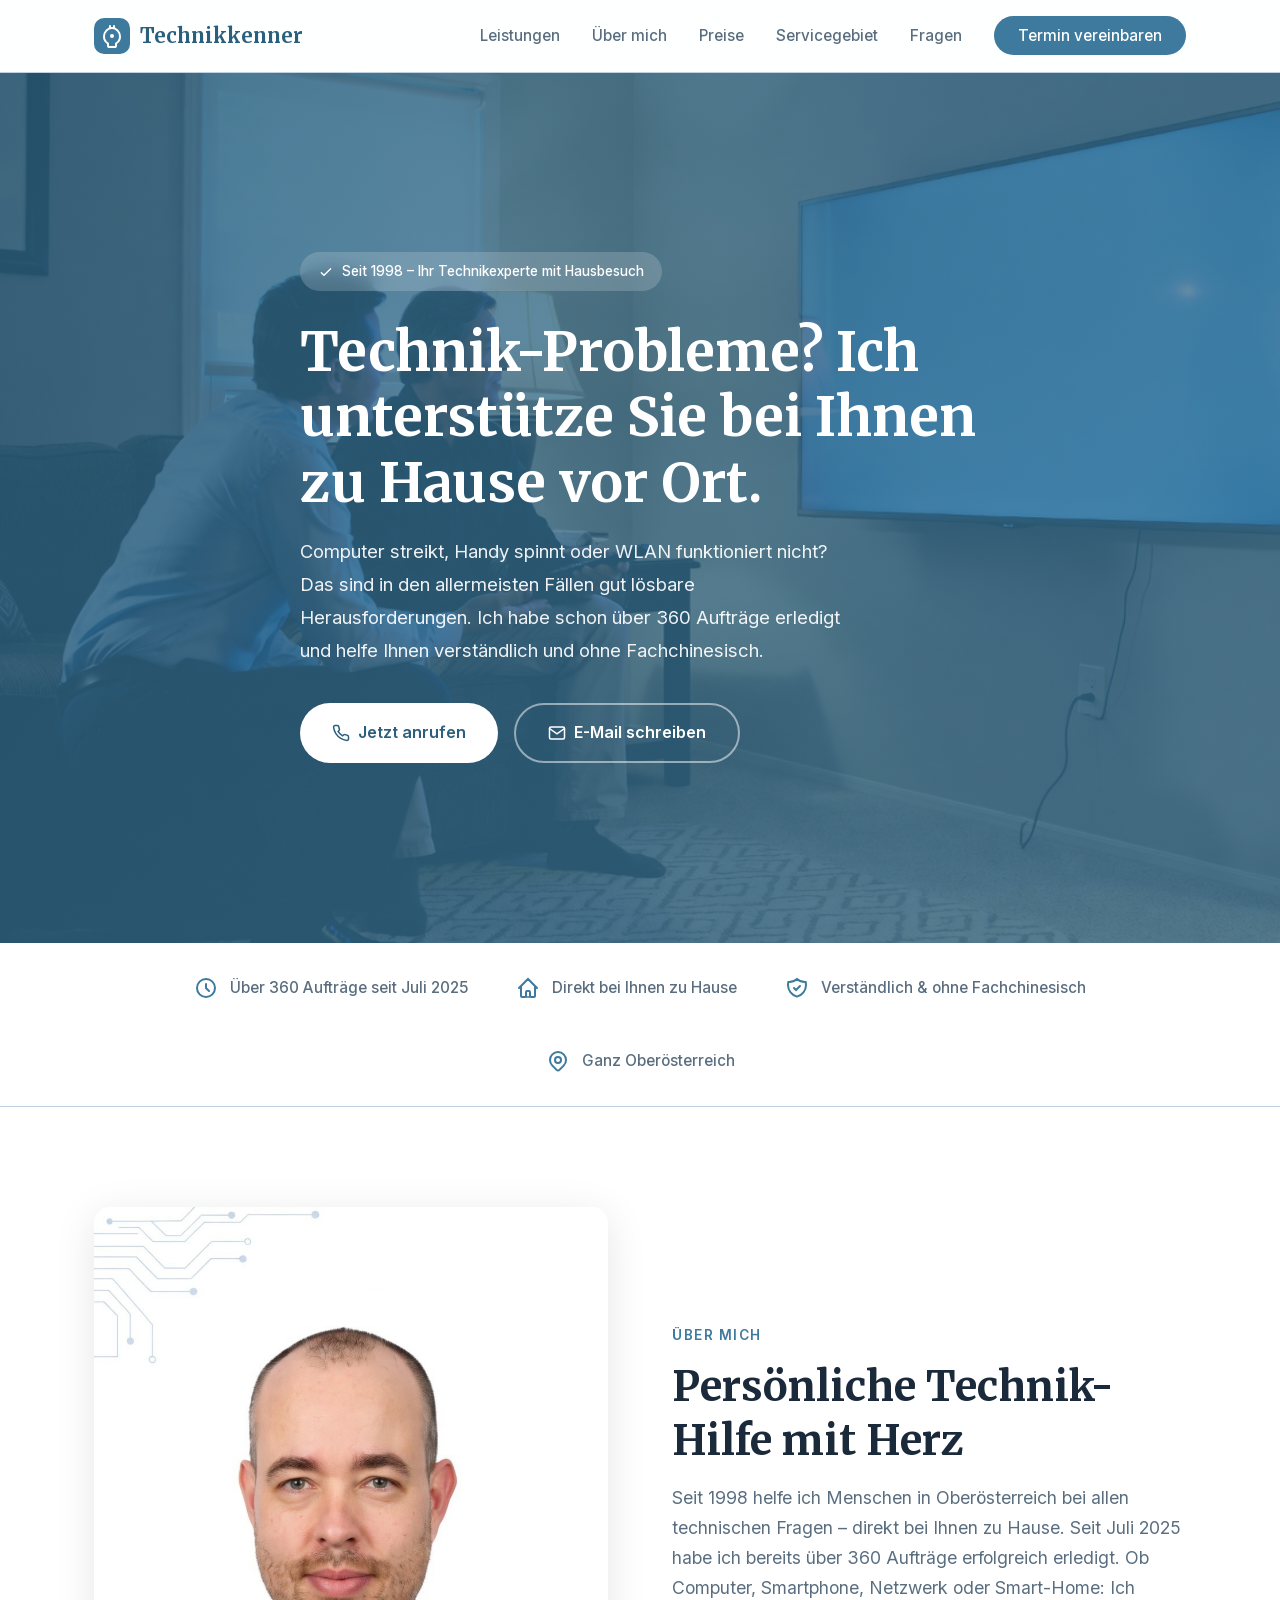
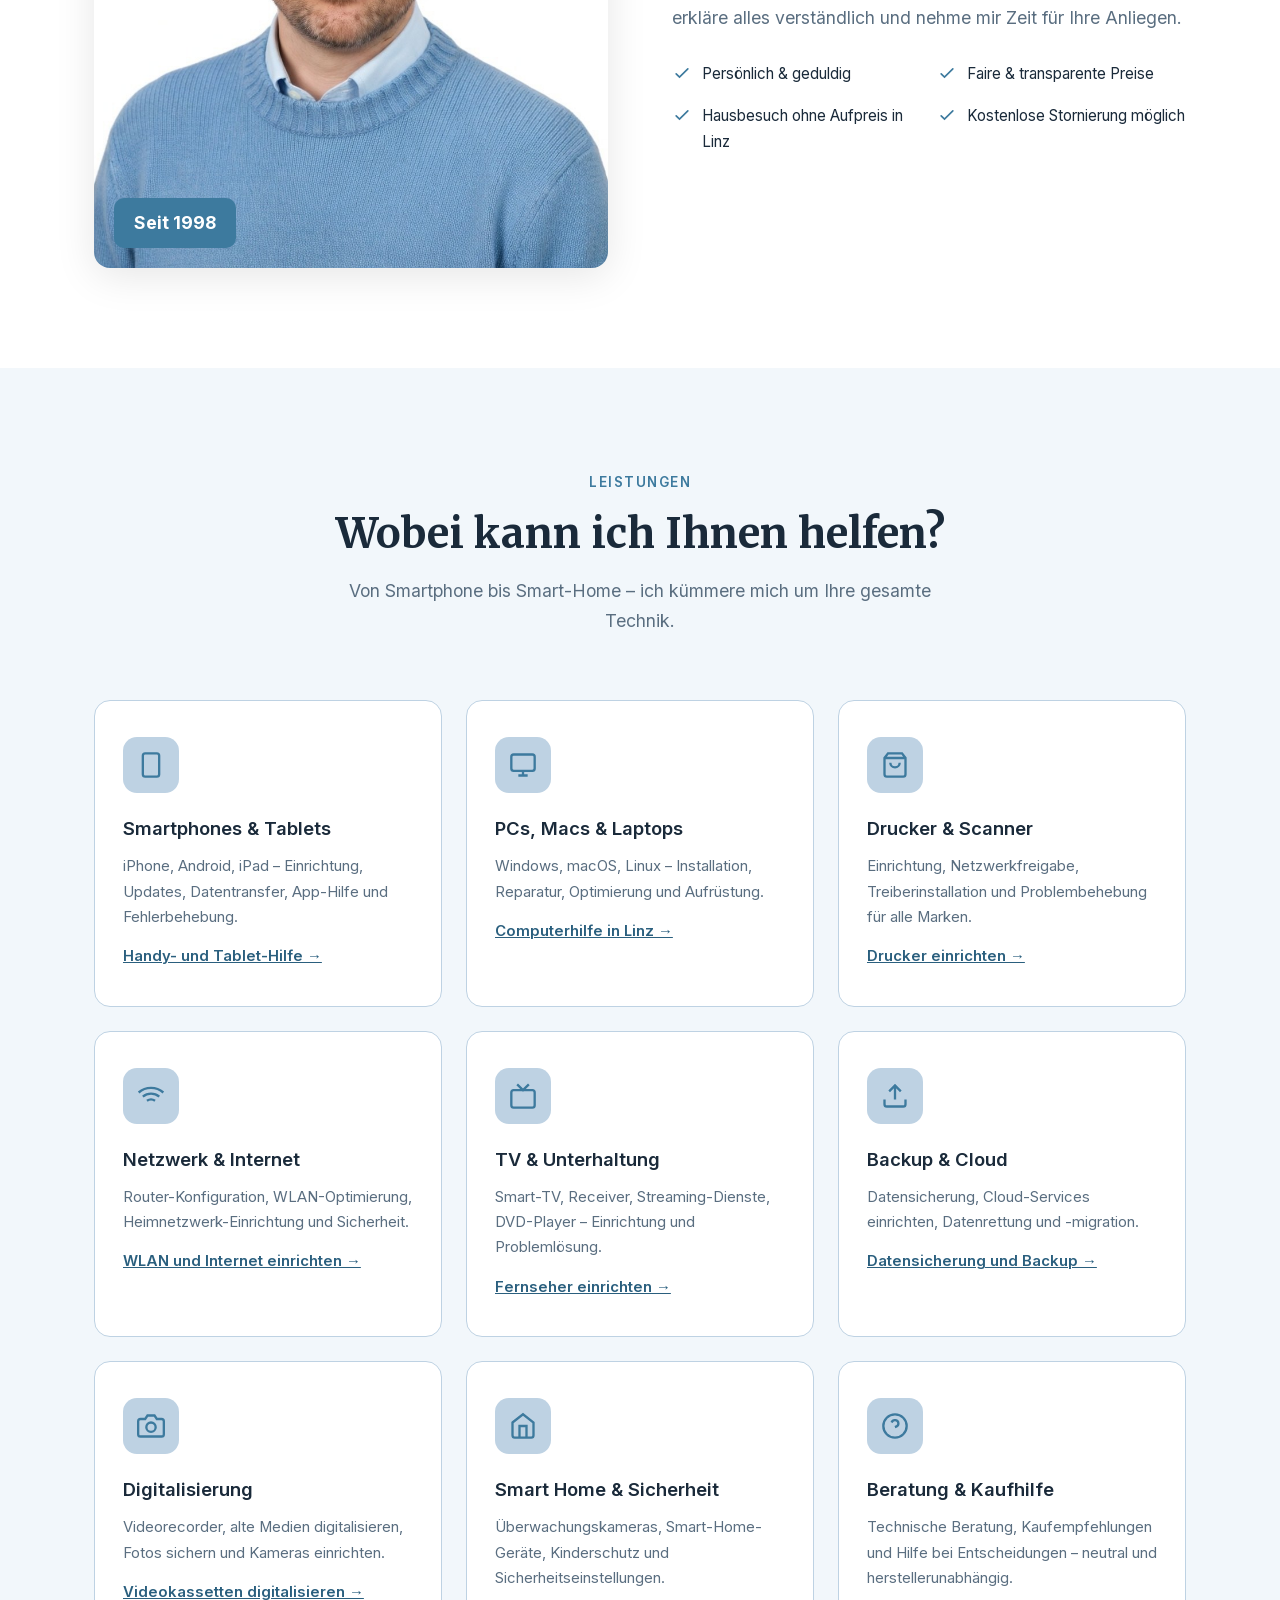
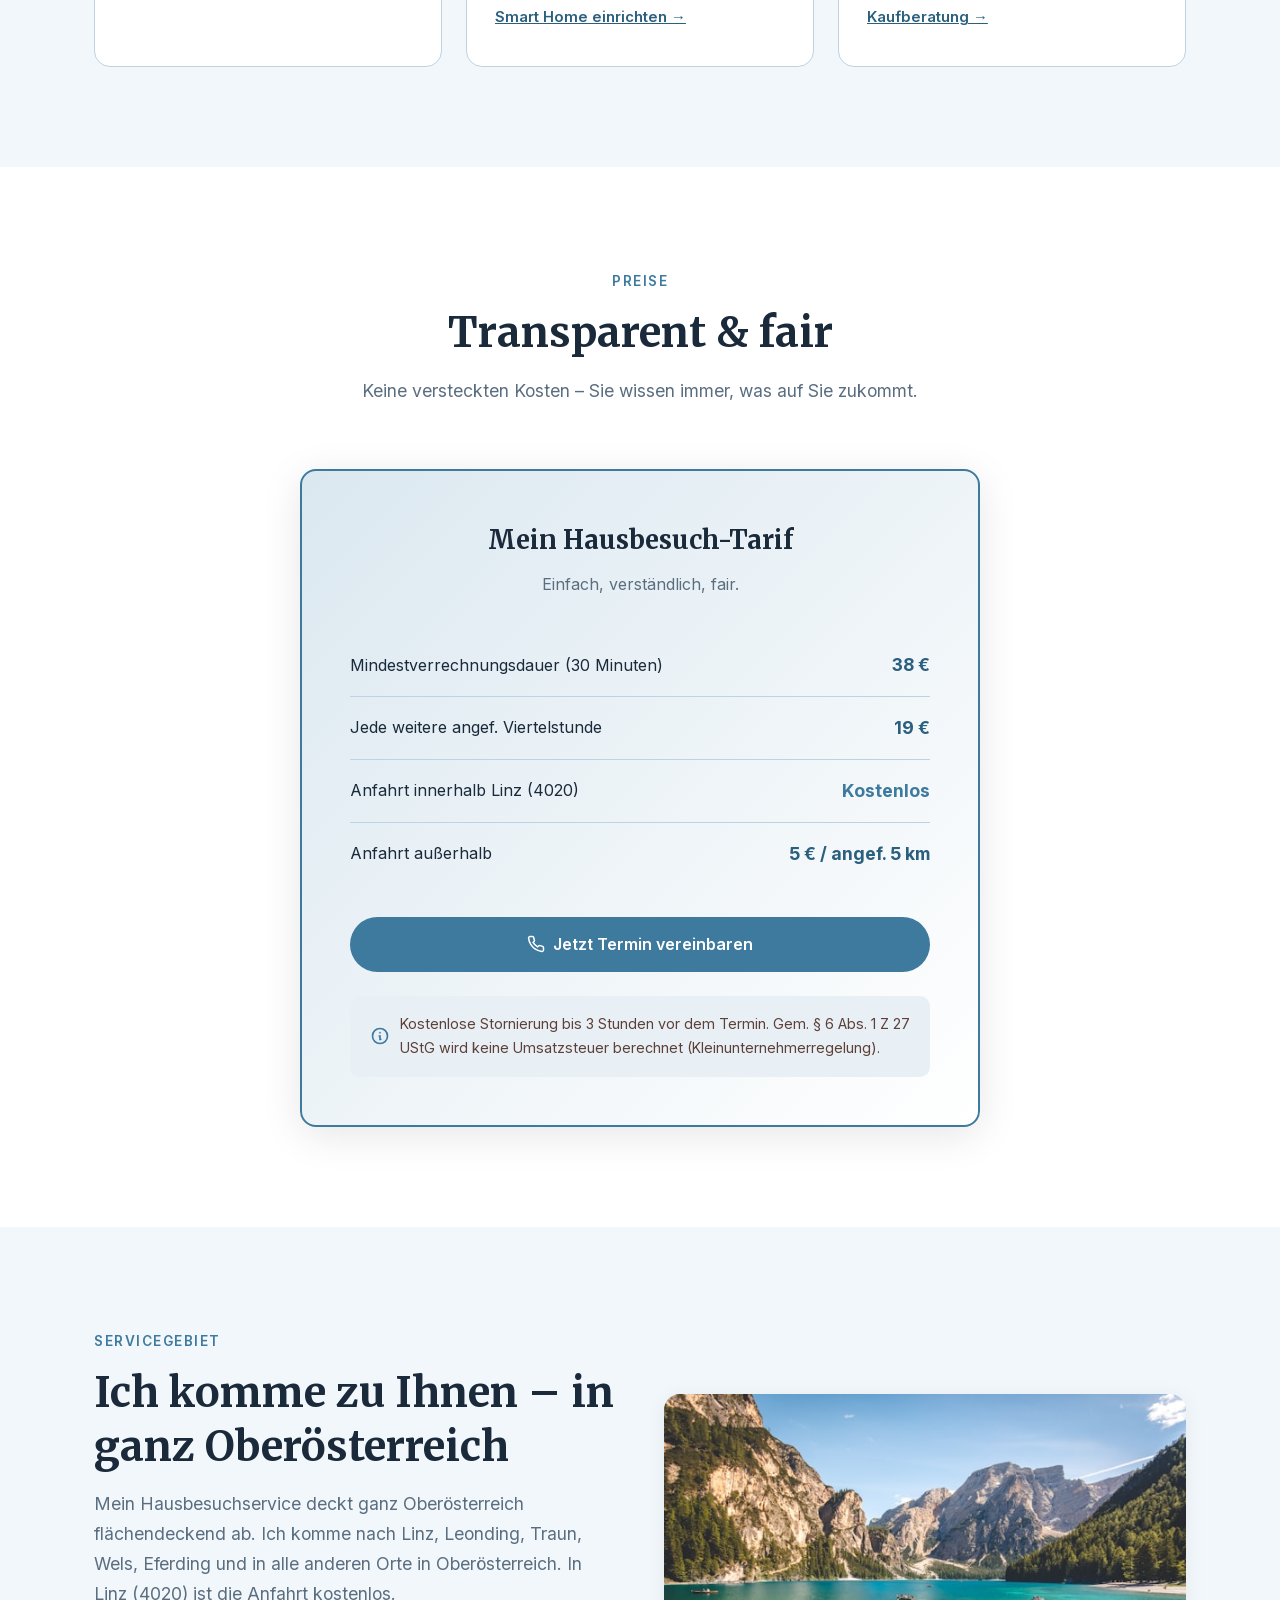
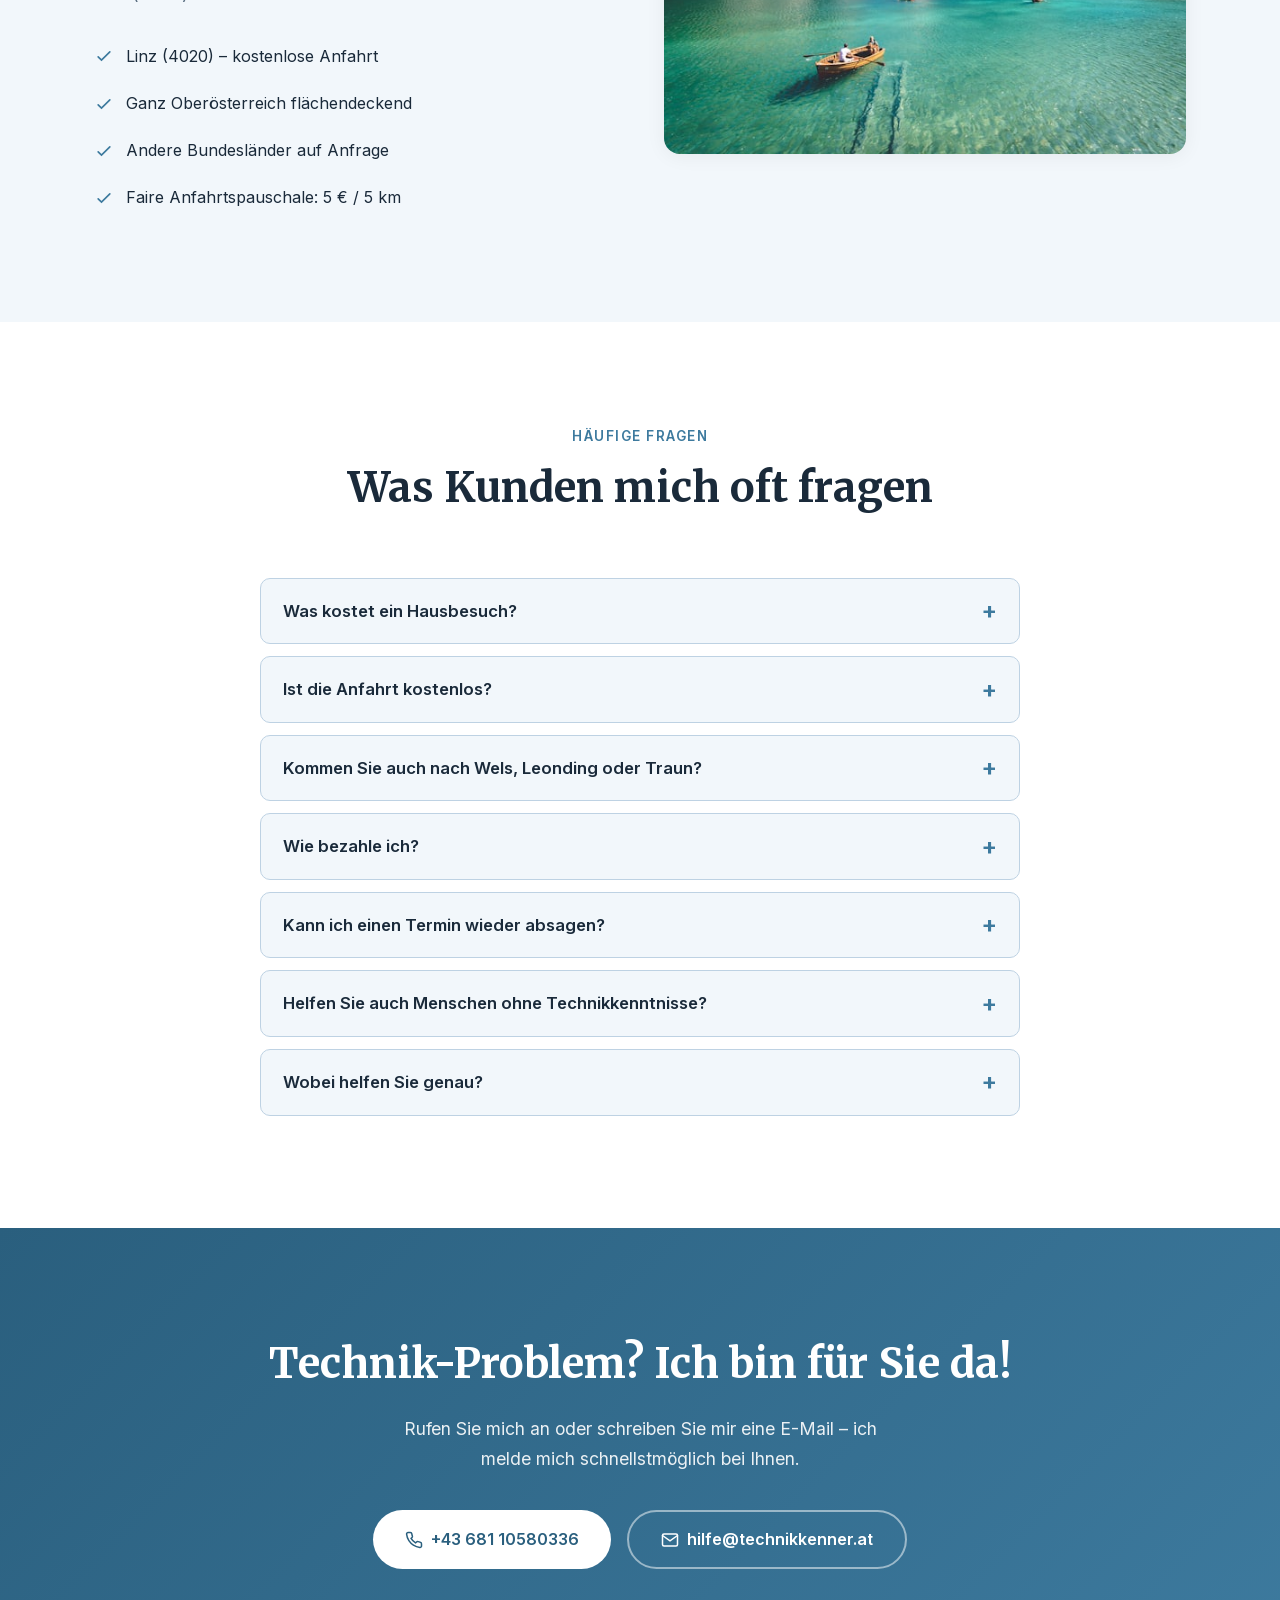
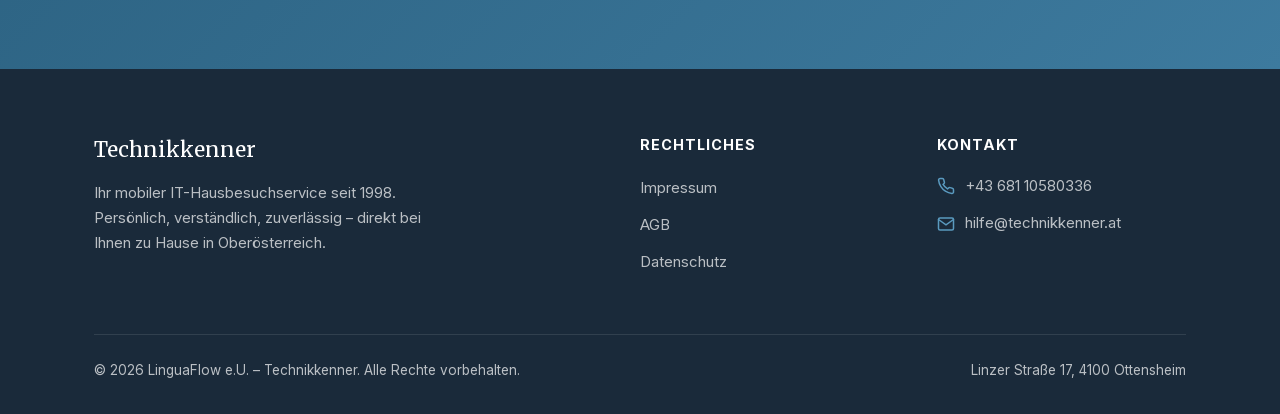
==== commit 5b315bd9: "Merge origin/feature/leistungsseiten-2 / Zweig origin/feature/leistungsseiten-2 zusammengeführt" ====
--- a/index.html
+++ b/index.html
@@ -556,6 +556,7 @@
                 </div>
                 <h3>TV & Unterhaltung</h3>
                 <p>Smart-TV, Receiver, Streaming-Dienste, DVD-Player – Einrichtung und Problemlösung.</p>
+                <a href="fernseher-einrichten.html" class="service-link">Fernseher einrichten →</a>
             </div>
             <div class="service-card fade-in">
                 <div class="service-icon">
@@ -563,6 +564,7 @@
                 </div>
                 <h3>Backup & Cloud</h3>
                 <p>Datensicherung, Cloud-Services einrichten, Datenrettung und -migration.</p>
+                <a href="datensicherung-backup.html" class="service-link">Datensicherung und Backup →</a>
             </div>
             <div class="service-card fade-in">
                 <div class="service-icon">
@@ -570,6 +572,7 @@
                 </div>
                 <h3>Digitalisierung</h3>
                 <p>Videorecorder, alte Medien digitalisieren, Fotos sichern und Kameras einrichten.</p>
+                <a href="videokassetten-digitalisieren.html" class="service-link">Videokassetten digitalisieren →</a>
             </div>
             <div class="service-card fade-in">
                 <div class="service-icon">
@@ -577,6 +580,7 @@
                 </div>
                 <h3>Smart Home & Sicherheit</h3>
                 <p>Überwachungskameras, Smart-Home-Geräte, Kinderschutz und Sicherheitseinstellungen.</p>
+                <a href="smart-home-einrichten.html" class="service-link">Smart Home einrichten →</a>
             </div>
             <div class="service-card fade-in">
                 <div class="service-icon">
@@ -584,6 +588,7 @@
                 </div>
                 <h3>Beratung & Kaufhilfe</h3>
                 <p>Technische Beratung, Kaufempfehlungen und Hilfe bei Entscheidungen – neutral und herstellerunabhängig.</p>
+                <a href="kaufberatung-technik.html" class="service-link">Kaufberatung →</a>
             </div>
         </div>
     </div>
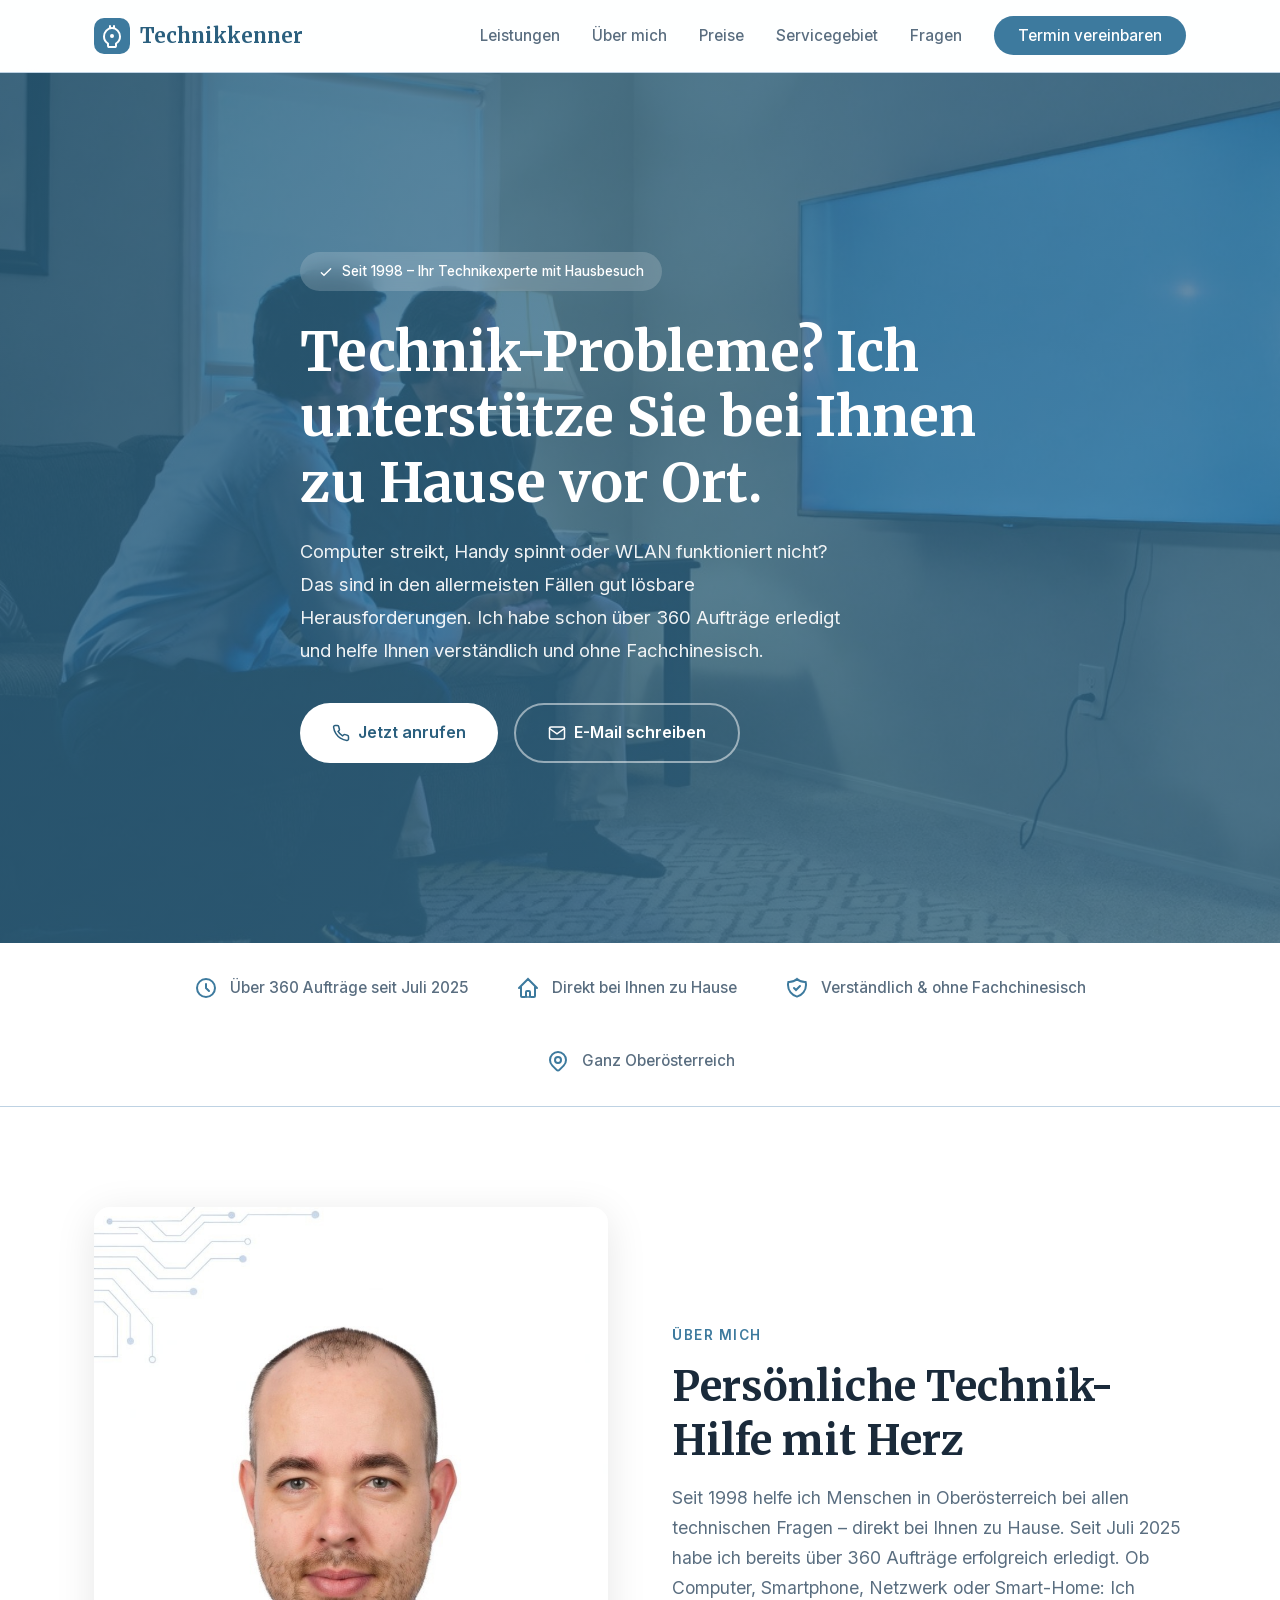
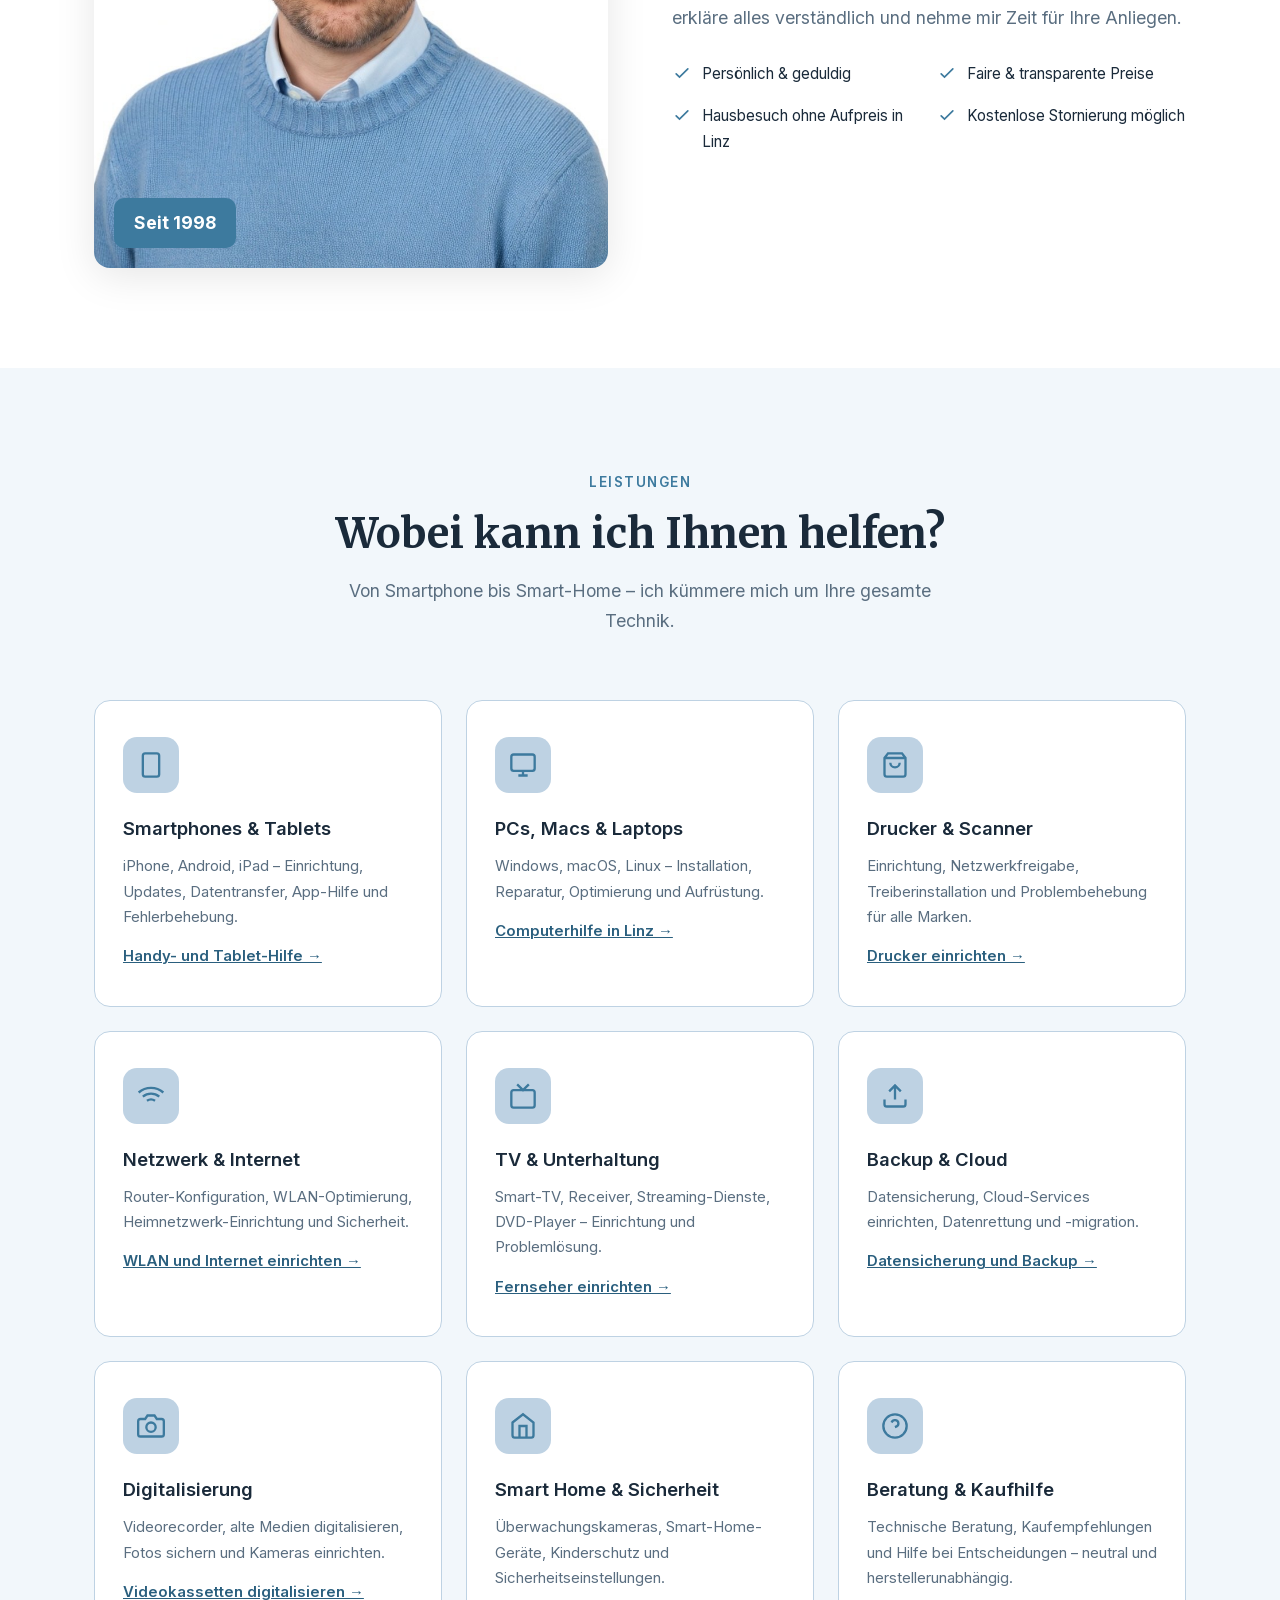
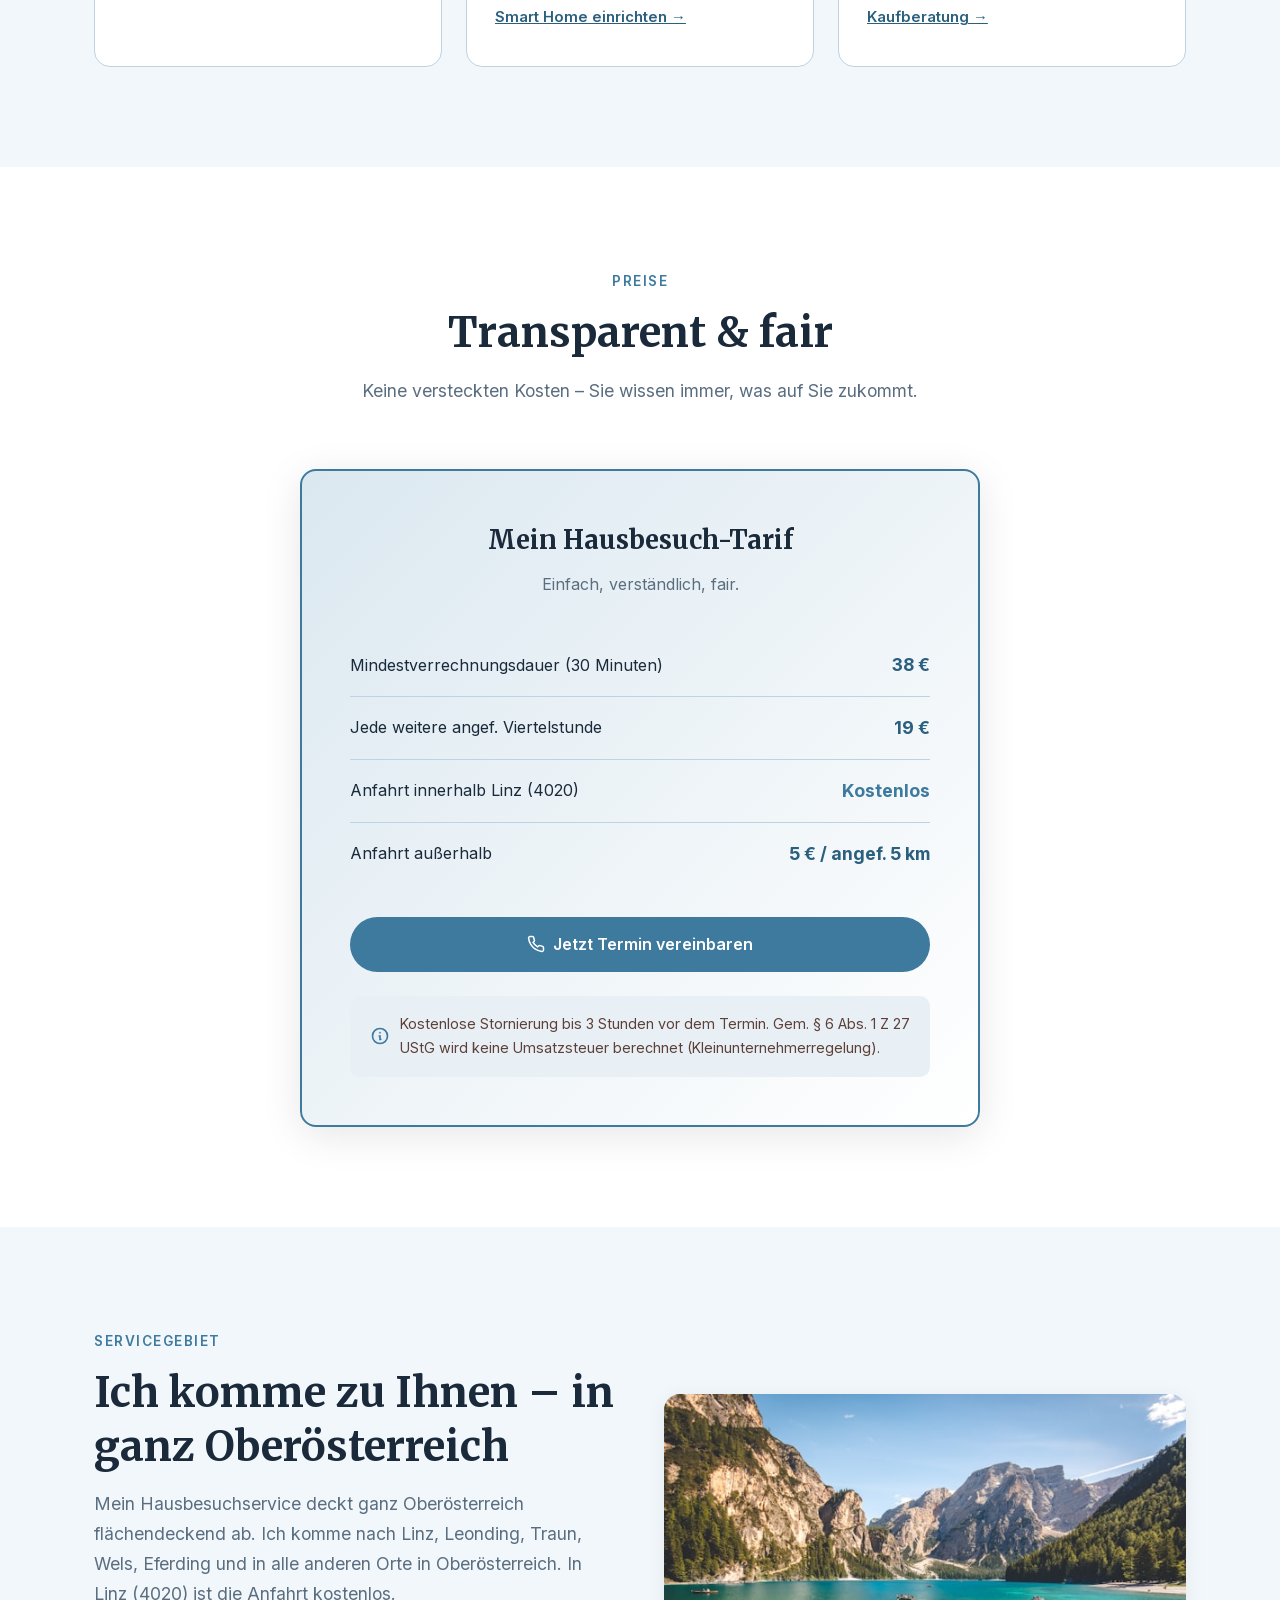
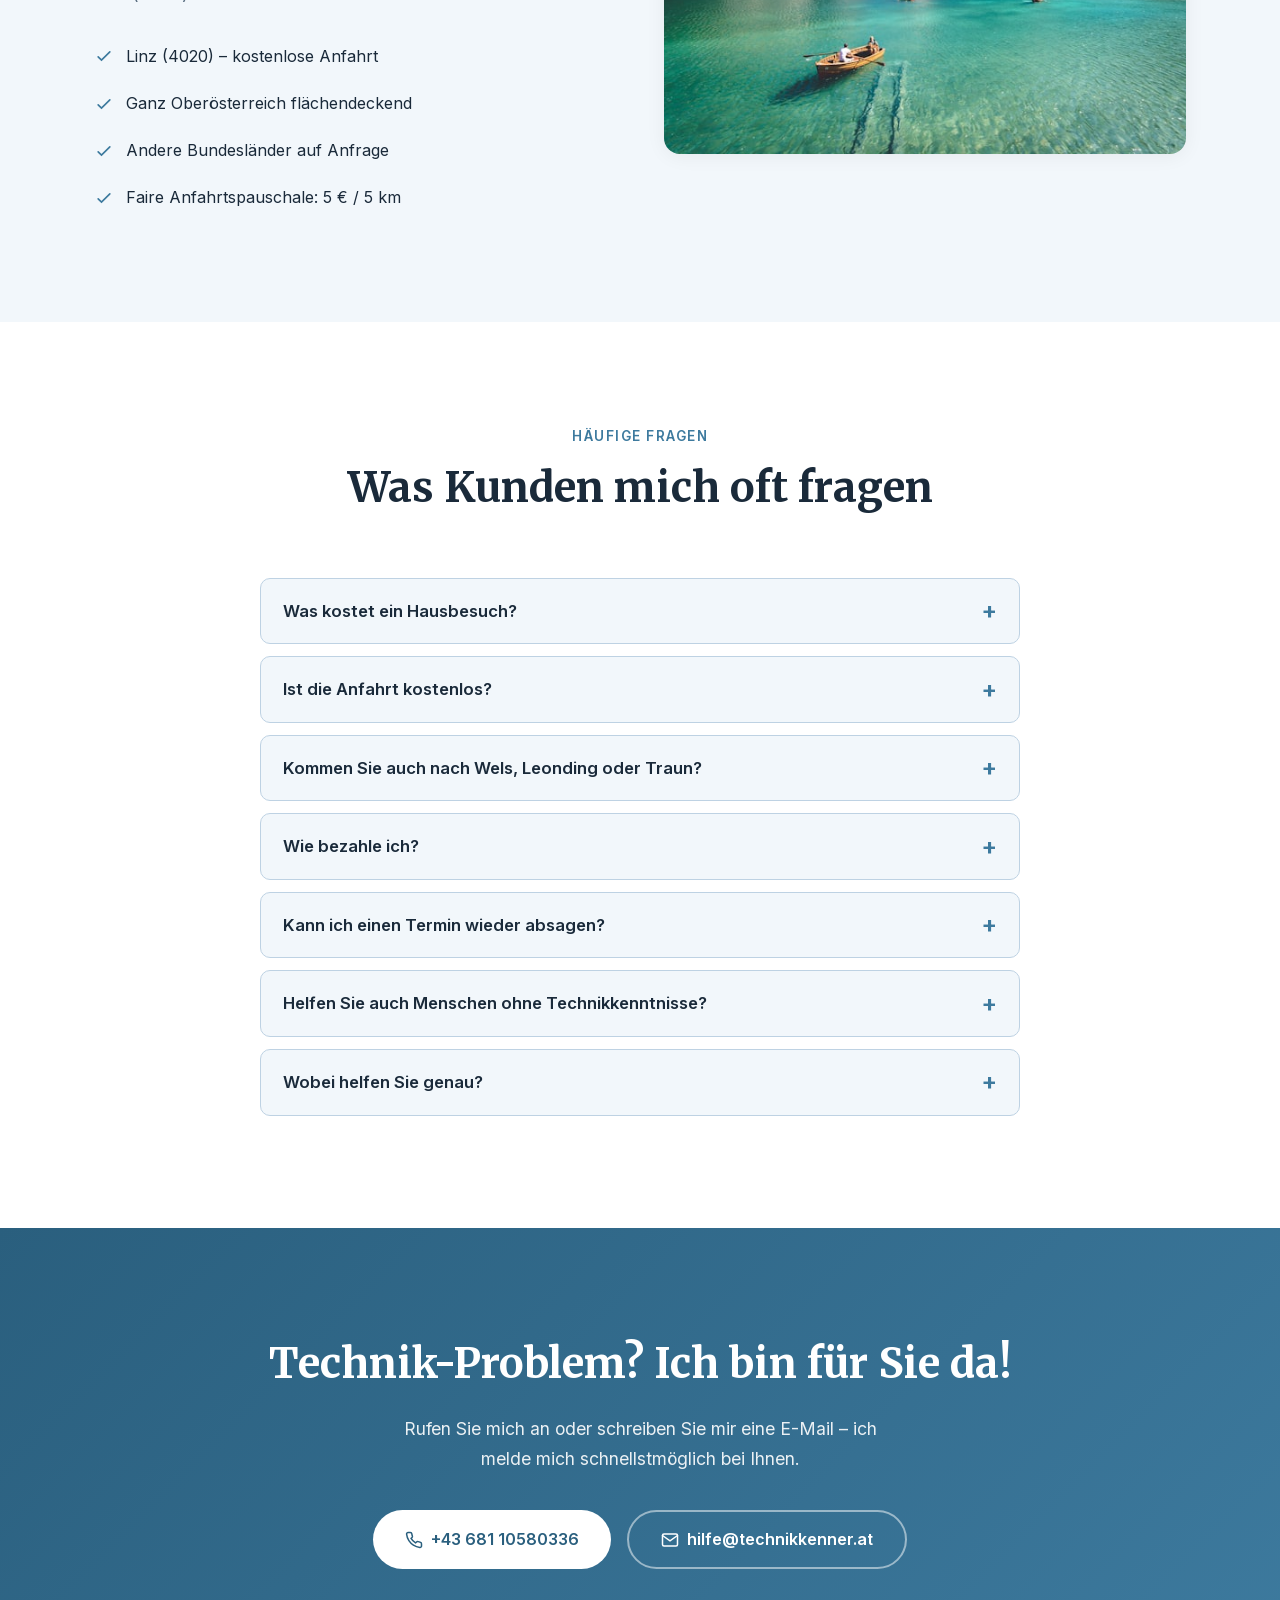
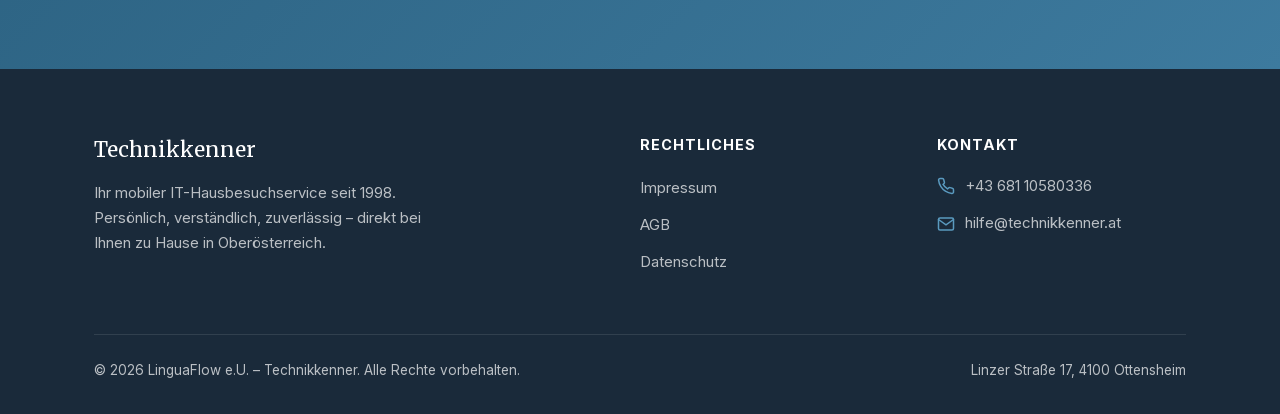
==== commit b32576c2: "Shrink hero image, update alt texts, preview image shows 360 jobs / Titelbild verkleinert, Bildbesch" ====
--- a/index.html
+++ b/index.html
@@ -479,7 +479,7 @@
     <div class="container">
         <div class="about-grid">
             <div class="about-image fade-in">
-                <img src="christian.jpg" alt="Christian Nouza – Technikkenner">
+                <img src="christian.jpg" alt="Christian Nouza von Technikkenner – IT-Hilfe vor Ort in Linz und Oberösterreich">
                 <div class="about-image-badge">Seit 1998</div>
             </div>
             <div class="about-text fade-in">
@@ -663,7 +663,7 @@
                 </ul>
             </div>
             <div class="area-image fade-in">
-                <img src="landschaft.jpg" alt="Oberösterreich Landschaft">
+                <img src="landschaft.jpg" alt="Berglandschaft">
             </div>
         </div>
     </div>
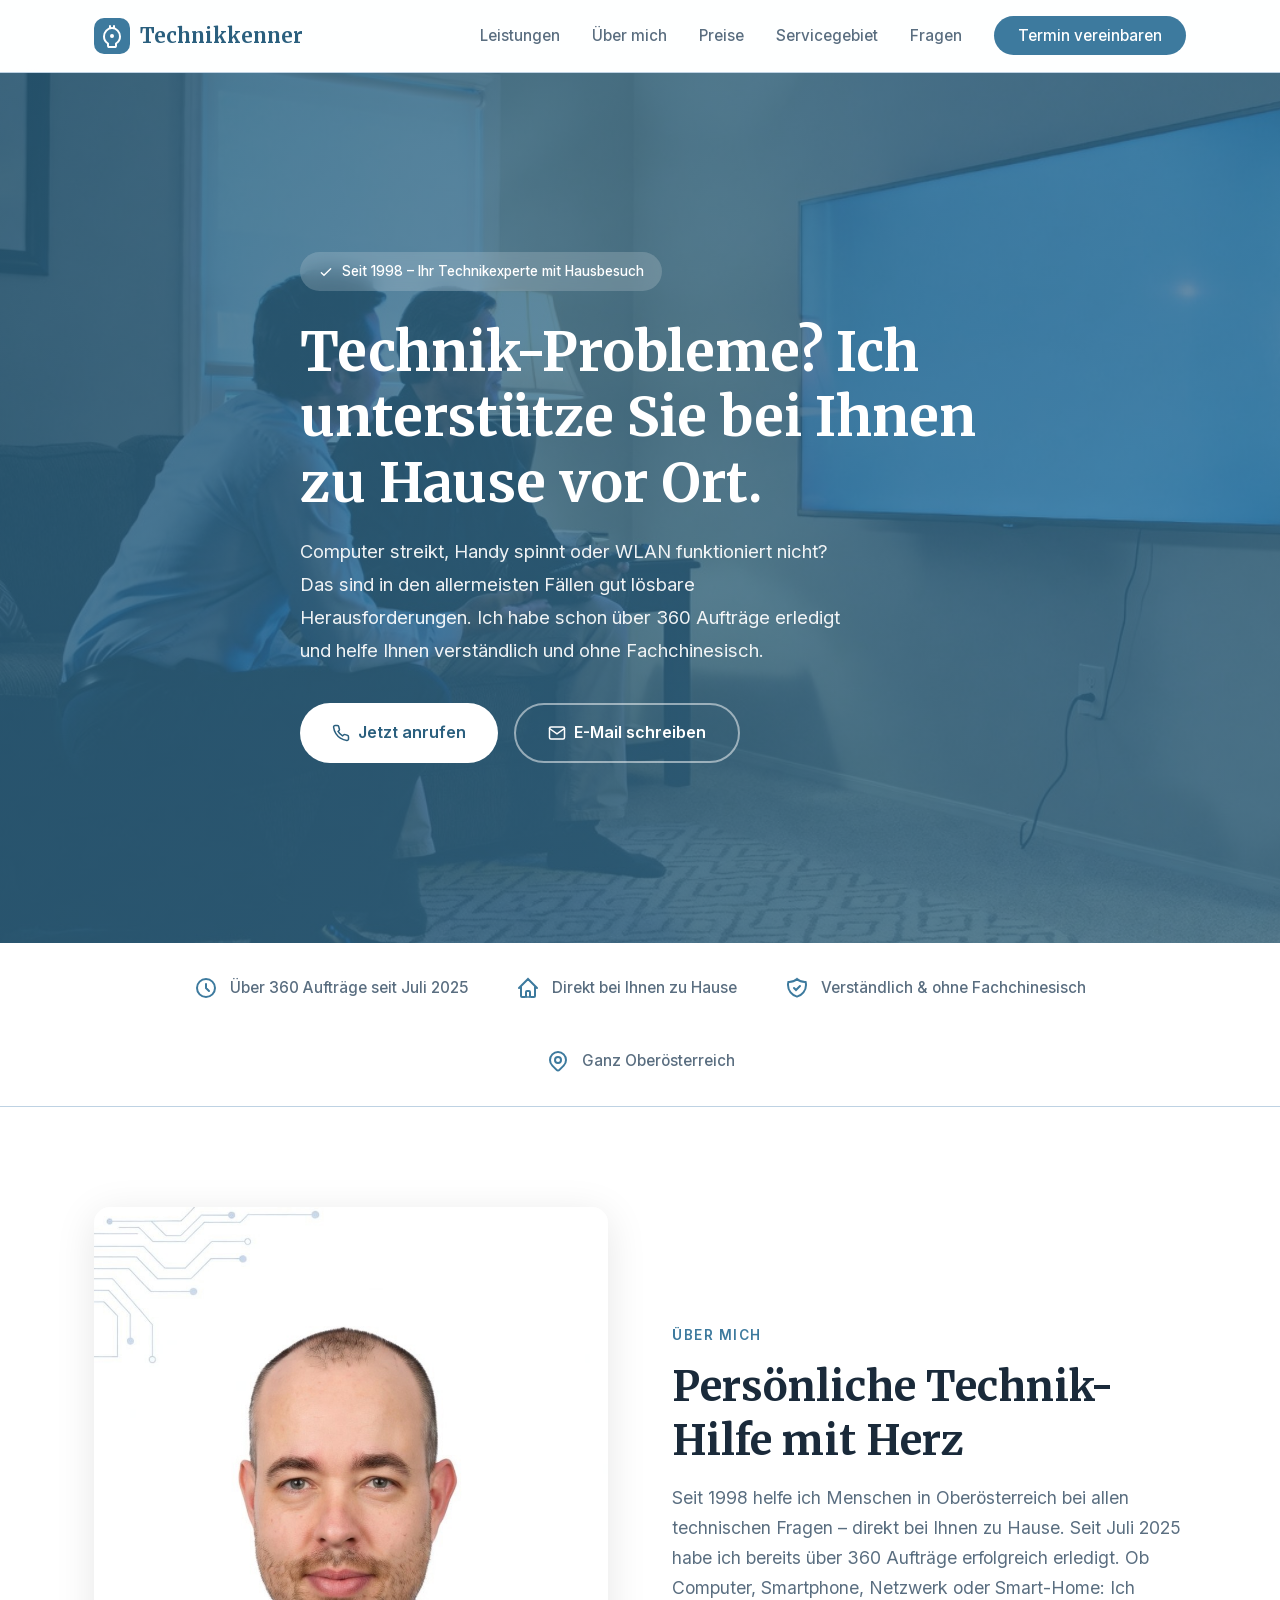
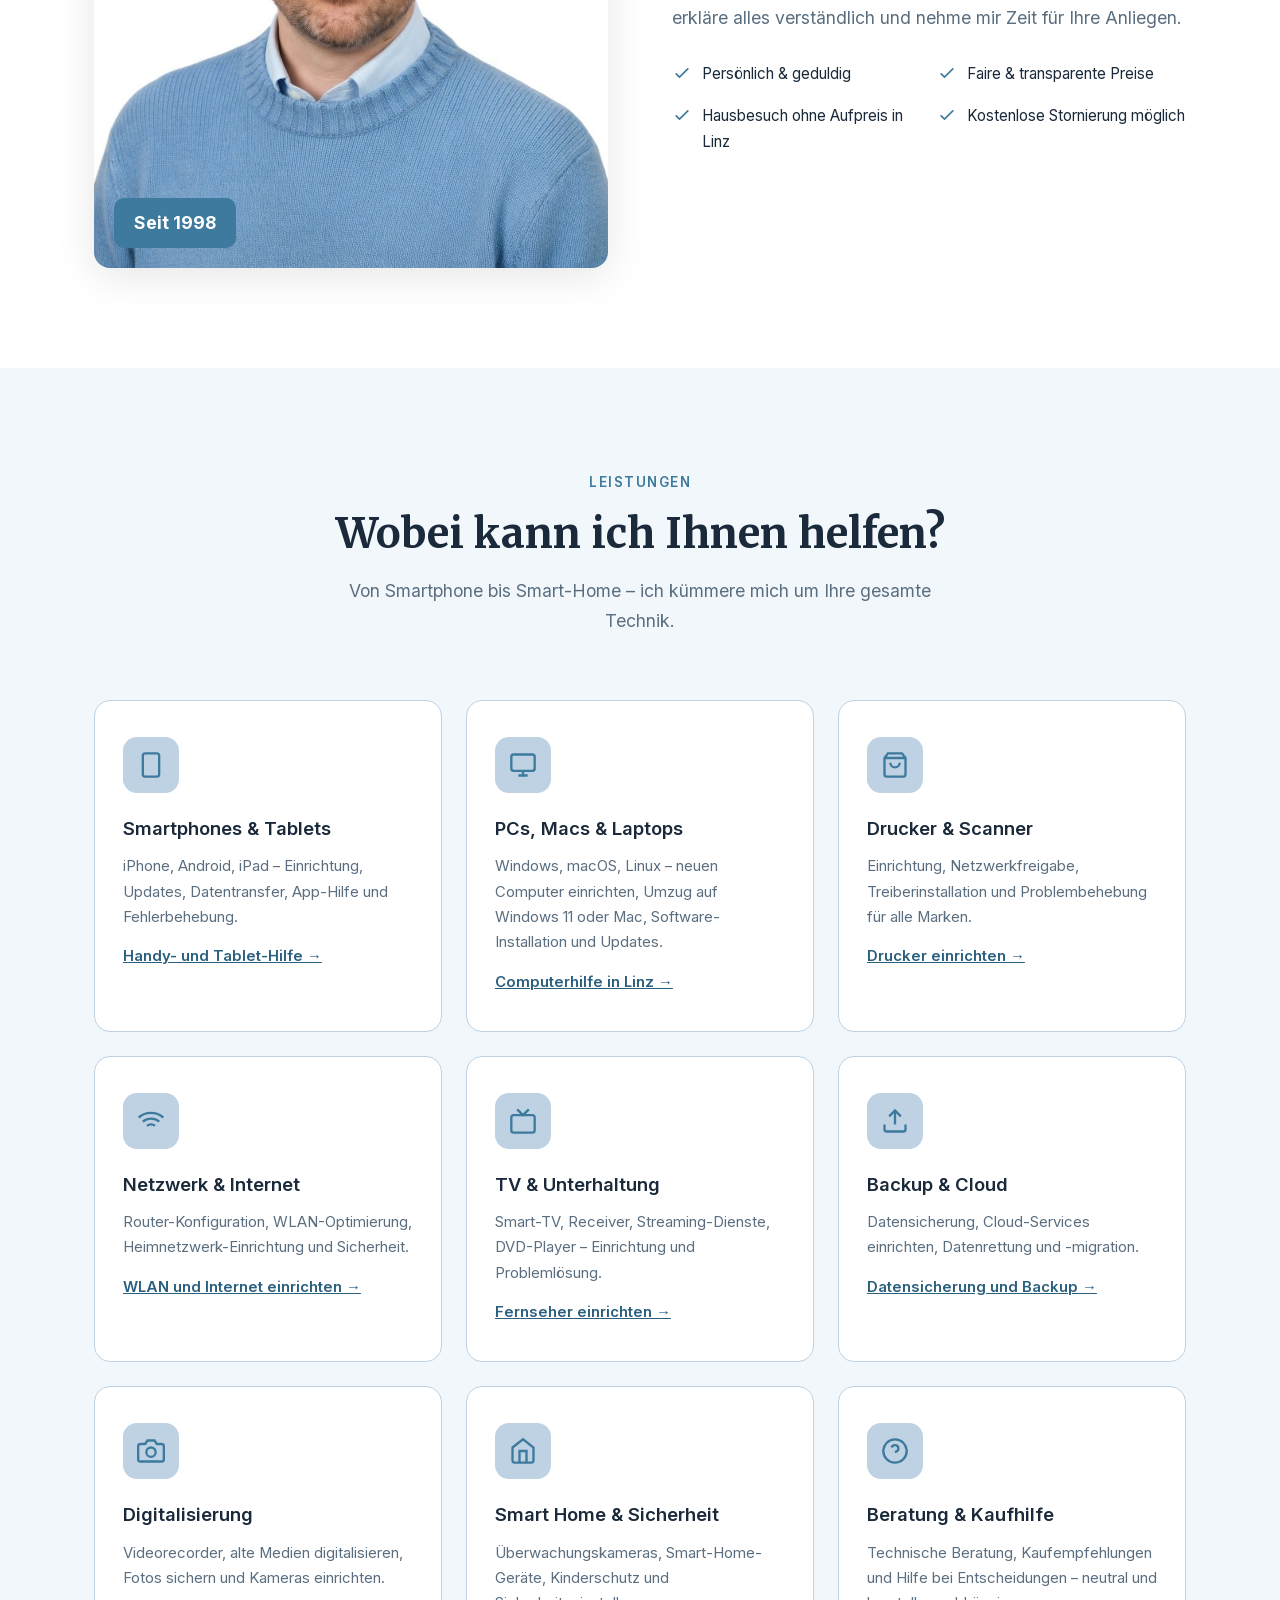
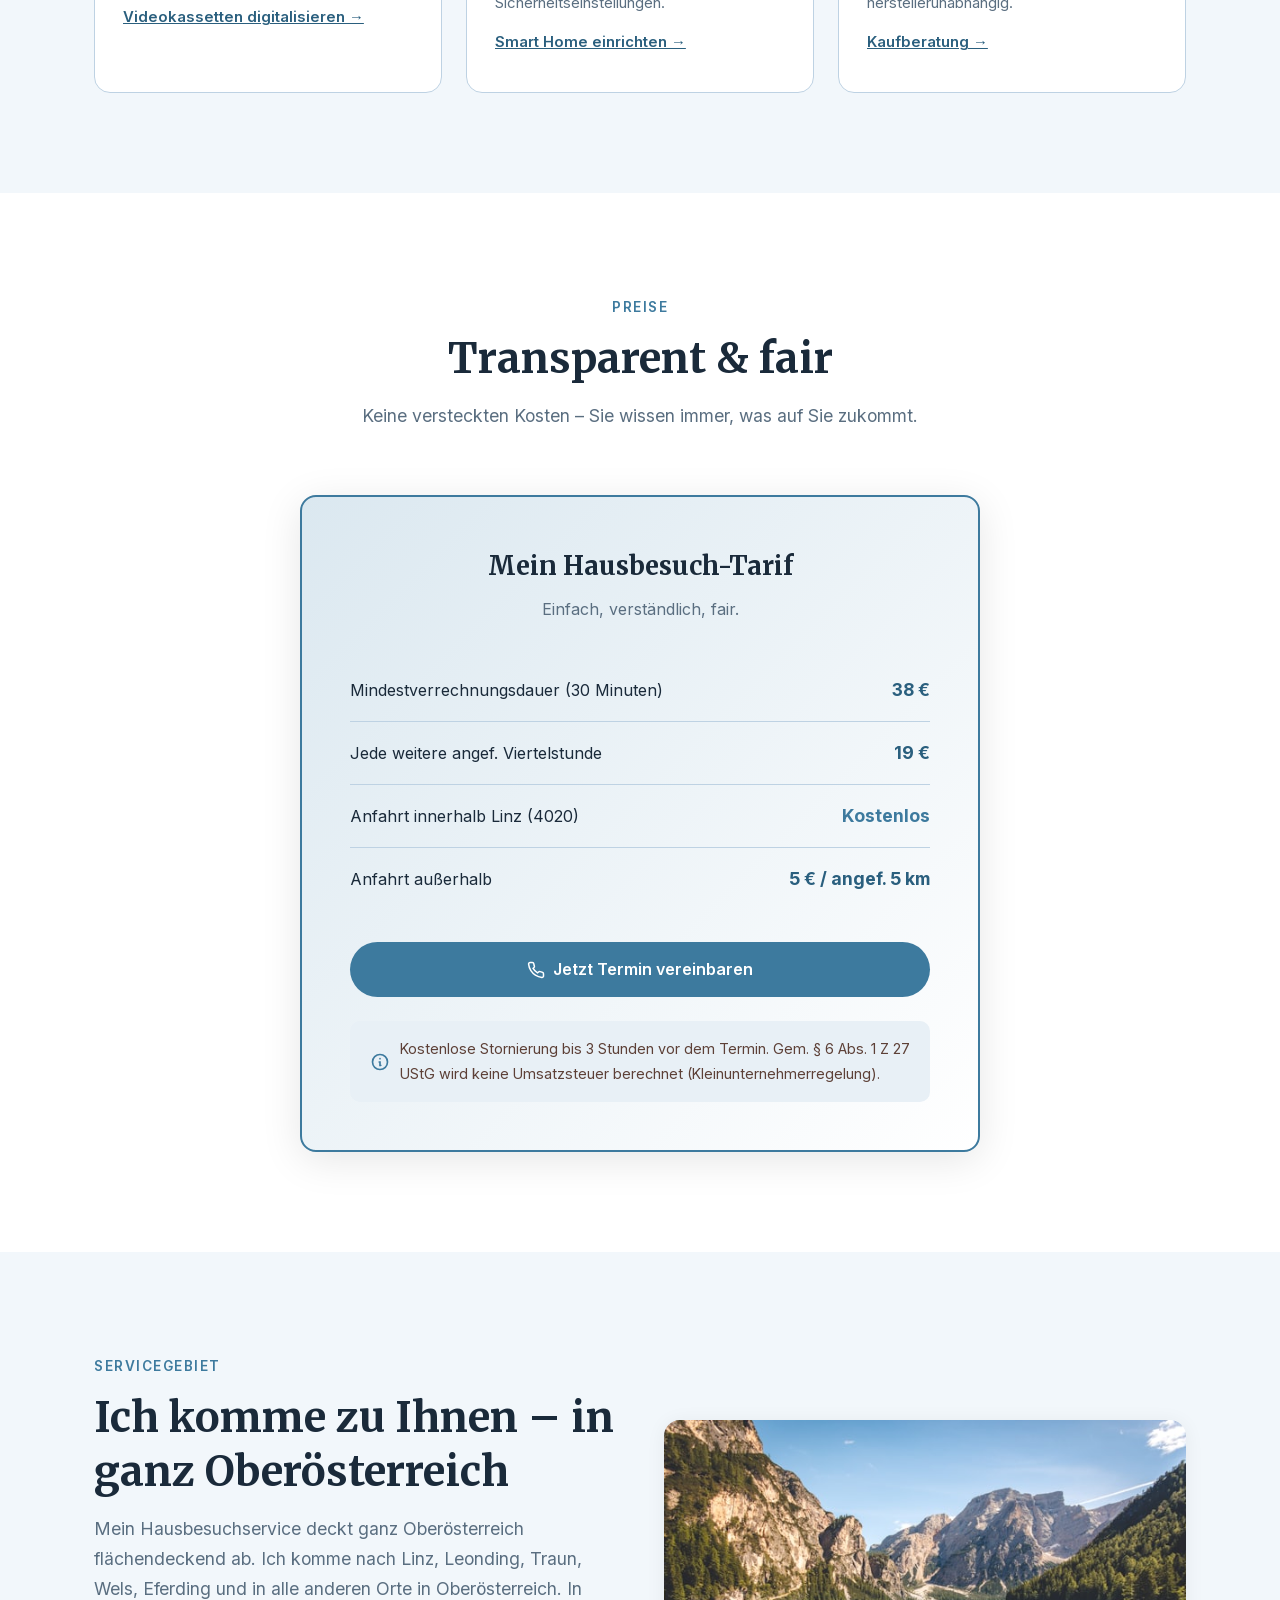
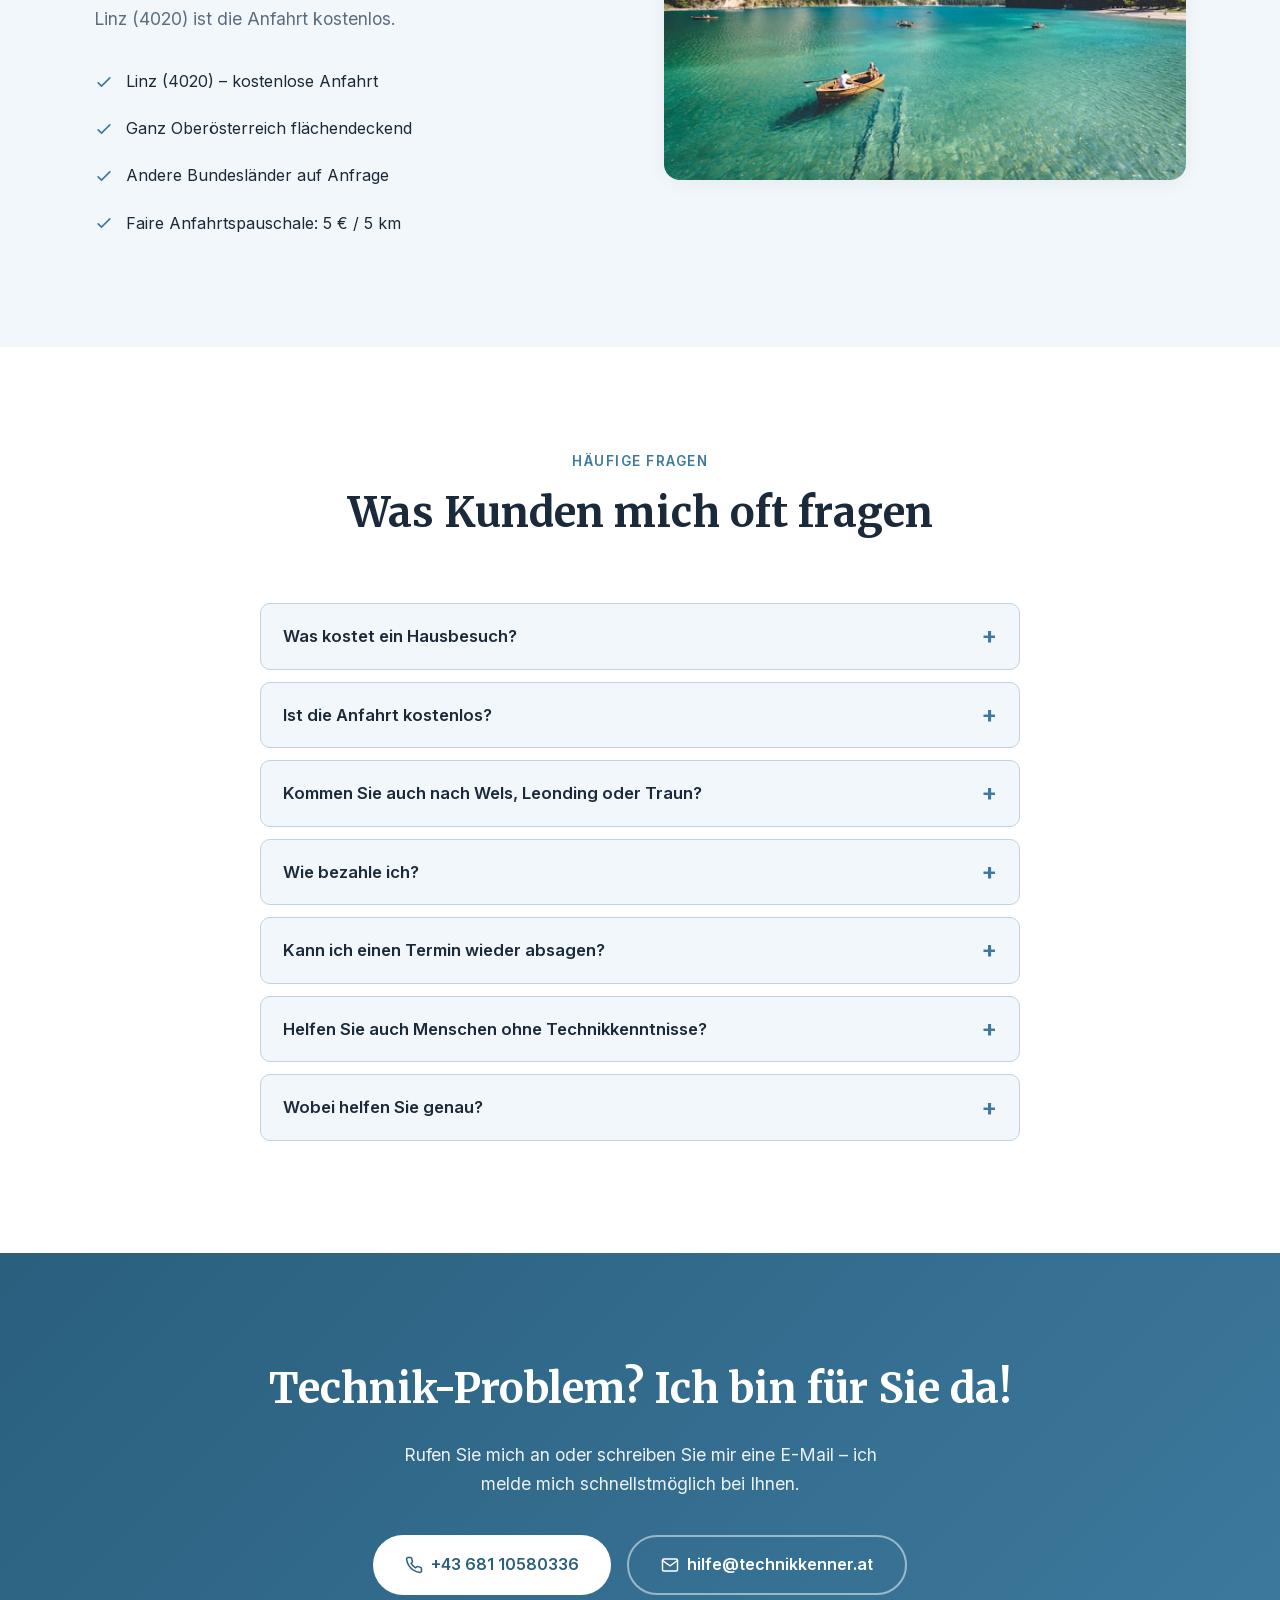
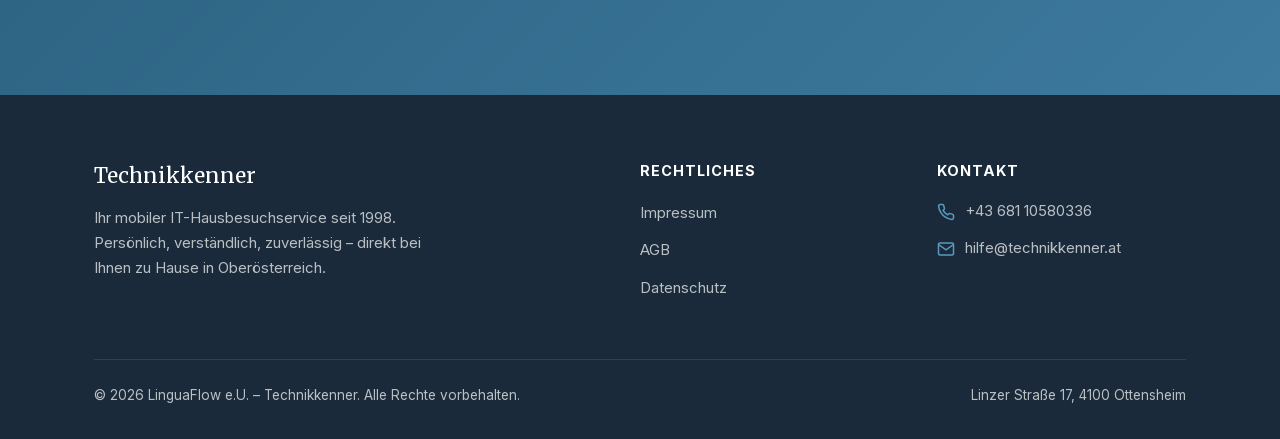
==== commit 083cc1ef: "Remove repair wording: services only, no repairs / Reparatur-Formulierungen entfernt: nur Dienstleis" ====
--- a/index.html
+++ b/index.html
@@ -5,7 +5,7 @@
     <meta name="viewport" content="width=device-width, initial-scale=1.0">
     <title>IT-Hausbesuch Linz – Computerhilfe vor Ort | Technikkenner</title>
     <meta name="description" content="Technikkenner: IT-Hausbesuch in Linz und ganz Oberösterreich. Computer, Handy, WLAN, Drucker, Smart-Home – verständlich erklärt. Ab 38 €.">
-    <meta name="keywords" content="IT Hausbesuch Linz, Computer Hilfe Oberösterreich, Handy Hilfe, WLAN Probleme, Technikkenner, PC Reparatur Hausbesuch, Smart Home Einrichtung, Netzwerk Hilfe, Technik Support Linz, Smartphone Hilfe Oberösterreich">
+    <meta name="keywords" content="IT Hausbesuch Linz, Computer Hilfe Oberösterreich, Handy Hilfe, WLAN Probleme, Technikkenner, Computer einrichten Hausbesuch, Smart Home Einrichtung, Netzwerk Hilfe, Technik Support Linz, Smartphone Hilfe Oberösterreich">
     <meta name="author" content="Christian Nouza – LinguaFlow e.U.">
     <meta name="robots" content="index, follow">
     <link rel="canonical" href="https://technikkenner.at/">
@@ -531,7 +531,7 @@
                     <svg fill="none" viewBox="0 0 24 24" stroke="currentColor" stroke-width="2"><rect x="2" y="3" width="20" height="14" rx="2" ry="2"/><path d="M8 21h8M12 17v4"/></svg>
                 </div>
                 <h3>PCs, Macs & Laptops</h3>
-                <p>Windows, macOS, Linux – Installation, Reparatur, Optimierung und Aufrüstung.</p>
+                <p>Windows, macOS, Linux – neuen Computer einrichten, Umzug auf Windows 11 oder Mac, Software-Installation und Updates.</p>
                 <a href="computerhilfe-linz.html" class="service-link">Computerhilfe in Linz →</a>
             </div>
             <div class="service-card fade-in">
@@ -849,7 +849,7 @@
       },
       {
         "@type": "Offer",
-        "itemOffered": { "@type": "Service", "name": "PC, Mac & Laptop Support", "description": "Windows, macOS, Linux – Installation, Reparatur, Optimierung" }
+        "itemOffered": { "@type": "Service", "name": "PC, Mac & Laptop Support", "description": "Windows, macOS, Linux – Einrichtung, Umzug auf ein neues Gerät, Software und Updates" }
       },
       {
         "@type": "Offer",
